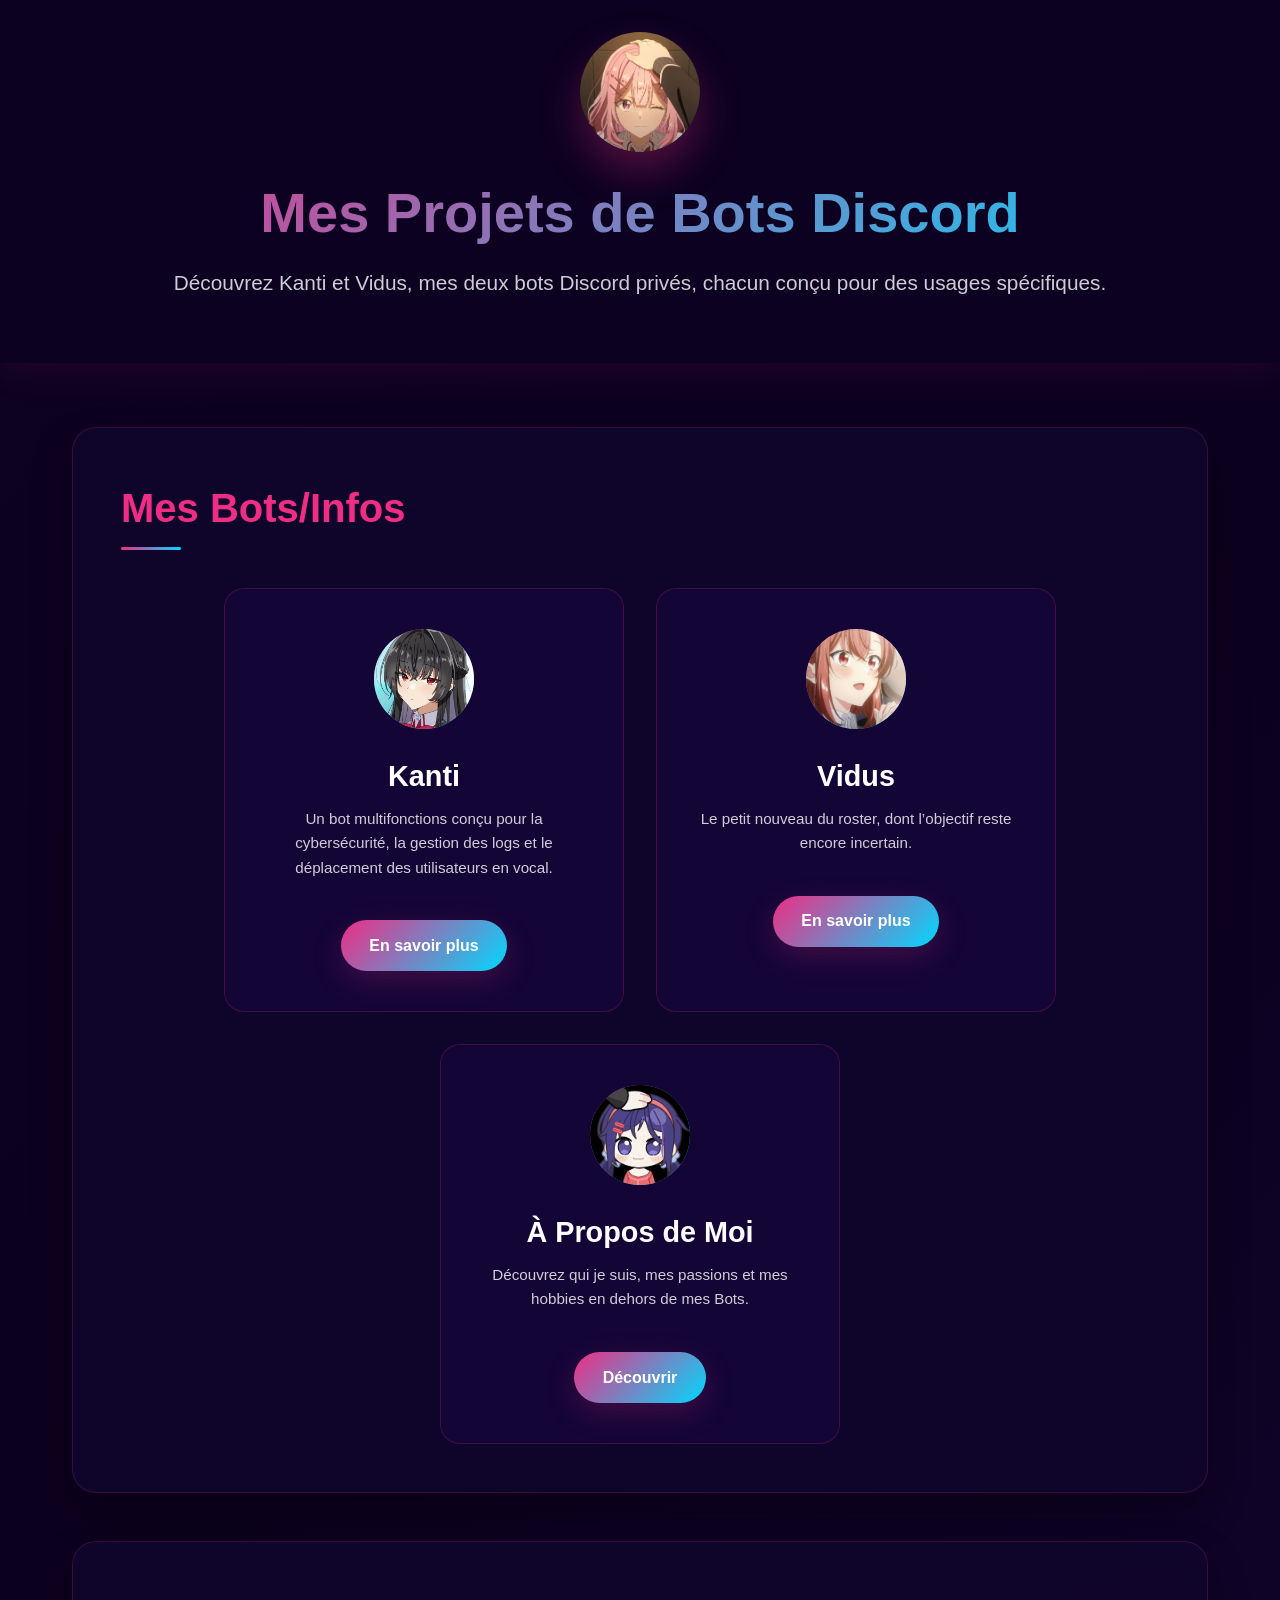
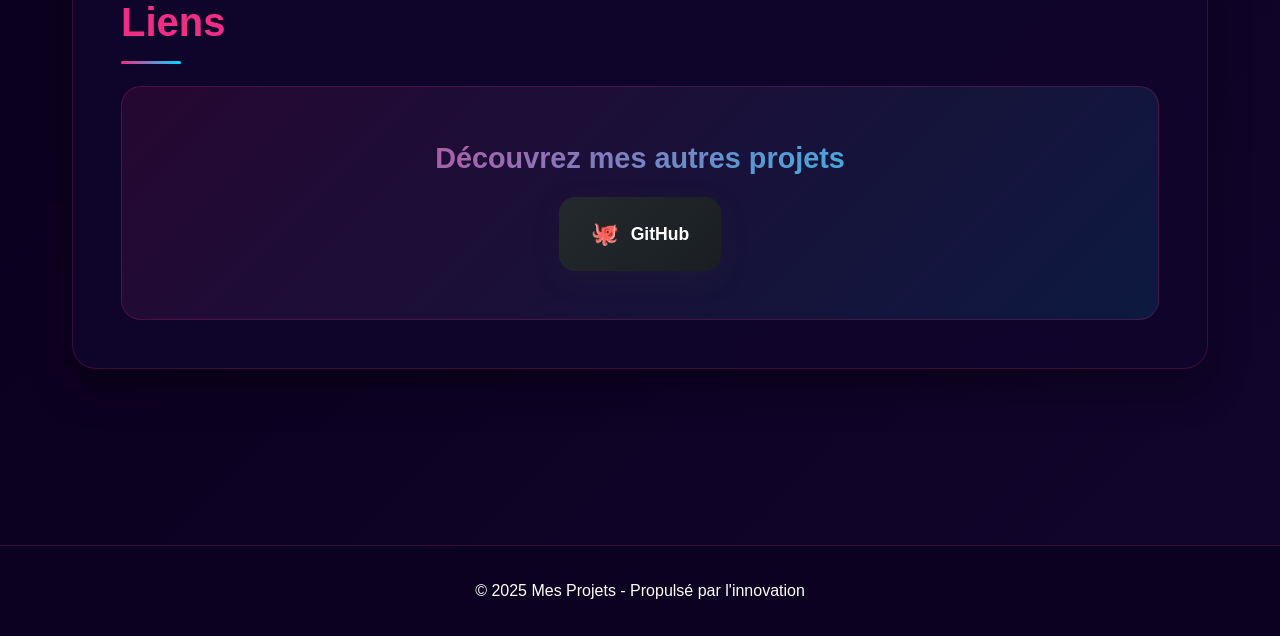
==== index.html @ 87649f54 "Update index.html" ====
<!DOCTYPE html>
<html lang="fr">
<head>
    <meta charset="UTF-8">
    <meta name="viewport" content="width=device-width, initial-scale=1.0">
    <title>Mes Projets de Bots</title>
    <link rel="icon" type="image/png" href="img/PP2.png">
    <style>
        * {
            margin: 0;
            padding: 0;
            box-sizing: border-box;
        }

        body {
            font-family: 'Segoe UI', Tahoma, Geneva, Verdana, sans-serif;
            background: linear-gradient(135deg, #0d0221 0%, #0c001f 50%, #11052c 100%);
            color: #ffffff;
            line-height: 1.6;
            overflow-x: hidden;
        }

        .particles {
            position: fixed;
            top: 0;
            left: 0;
            width: 100%;
            height: 100%;
            z-index: -1;
            opacity: 0.1;
        }

        .particle {
            position: absolute;
            width: 2px;
            height: 2px;
            background: #f02d84;
            border-radius: 50%;
            animation: float 20s infinite linear;
        }

        @keyframes float {
            0% { transform: translateY(100vh) rotate(0deg); opacity: 0; }
            10% { opacity: 1; }
            90% { opacity: 1; }
            100% { transform: translateY(-100vh) rotate(360deg); opacity: 0; }
        }

        header {
            background: rgba(13, 2, 33, 0.8);
            backdrop-filter: blur(20px);
            padding: 2rem 0;
            text-align: center;
            position: relative;
            overflow: hidden;
            box-shadow: 0 8px 32px rgba(240, 45, 132, 0.1);
        }

        header::before {
            content: '';
            position: absolute;
            top: 0;
            left: -100%;
            width: 100%;
            height: 100%;
            background: linear-gradient(90deg, transparent, rgba(240, 45, 132, 0.1), transparent);
            animation: shimmer 3s infinite;
        }

        @keyframes shimmer {
            0% { left: -100%; }
            100% { left: 100%; }
        }

        .logo {
            width: 120px;
            height: 120px;
            margin: 0 auto 1rem;
            background: linear-gradient(135deg, #f02d84, #00d9ff);
            border-radius: 50%;
            display: flex;
            align-items: center;
            justify-content: center;
            font-size: 3rem;
            font-weight: bold;
            box-shadow: 0 20px 40px rgba(240, 45, 132, 0.3);
            animation: pulse 2s infinite;
        }

        .logo.with-img {
            background: none;
            animation: none;
            padding: 0;
        }

        .logo.with-img > img {
            width: 100%;
            height: 100%;
            border-radius: 50%;
            object-fit: cover;
            display: block;
        }

        @keyframes pulse {
            0%, 100% { transform: scale(1); }
            50% { transform: scale(1.05); }
        }

        h1 {
            font-size: 3.5rem;
            margin-bottom: 0.5rem;
            background: linear-gradient(135deg, #f02d84, #00d9ff);
            -webkit-background-clip: text;
            -webkit-text-fill-color: transparent;
            background-clip: text;
            animation: glow 2s ease-in-out infinite alternate;
        }

        @keyframes glow {
            from { filter: drop-shadow(0 0 20px rgba(240, 45, 132, 0.5)); }
            to { filter: drop-shadow(0 0 30px rgba(0, 217, 255, 0.5)); }
        }

        .subtitle {
            font-size: 1.3rem;
            opacity: 0.8;
            margin-bottom: 2rem;
        }

        main {
            padding: 4rem 2rem;
            max-width: 1200px;
            margin: 0 auto;
        }

        .section {
            background: rgba(17, 5, 44, 0.8);
            backdrop-filter: blur(20px);
            padding: 3rem;
            border-radius: 24px;
            margin-bottom: 3rem;
            border: 1px solid rgba(240, 45, 132, 0.2);
            box-shadow: 0 20px 40px rgba(0, 0, 0, 0.3);
            transition: all 0.3s ease;
            position: relative;
            overflow: hidden;
        }

        .section:hover {
            transform: translateY(-10px);
            box-shadow: 0 30px 60px rgba(240, 45, 132, 0.2);
            border-color: rgba(240, 45, 132, 0.4);
        }

        .section::before {
            content: '';
            position: absolute;
            top: 0;
            left: 0;
            width: 100%;
            height: 2px;
            background: linear-gradient(90deg, #f02d84, #00d9ff);
            opacity: 0;
            transition: opacity 0.3s ease;
        }

        .section:hover::before {
            opacity: 1;
        }

        h2 {
            font-size: 2.5rem;
            margin-bottom: 2rem;
            color: #f02d84;
            position: relative;
        }

        h2::after {
            content: '';
            position: absolute;
            bottom: -10px;
            left: 0;
            width: 60px;
            height: 3px;
            background: linear-gradient(90deg, #f02d84, #00d9ff);
            border-radius: 2px;
        }

        .projects-grid {
            display: flex;
            justify-content: center;
            gap: 2rem;
            margin-top: 3rem;
            flex-wrap: wrap;
        }

        .project-card {
            background: rgba(23, 7, 59, 0.8);
            padding: 2.5rem;
            border-radius: 20px;
            border: 1px solid rgba(240, 45, 132, 0.2);
            transition: all 0.4s cubic-bezier(0.175, 0.885, 0.32, 1.275);
            text-align: center;
            flex-basis: 400px;
            max-width: 400px;
        }

        .project-card:hover {
            transform: translateY(-10px) scale(1.05);
            border-color: rgba(240, 45, 132, 0.5);
            box-shadow: 0 20px 40px rgba(240, 45, 132, 0.2);
        }

        .project-icon {
            width: 100px;
            height: 100px;
            background: linear-gradient(135deg, #f02d84, #00d9ff);
            border-radius: 50%;
            display: inline-flex;
            align-items: center;
            justify-content: center;
            margin-bottom: 1.5rem;
            transition: all 0.3s ease;
        }

        .project-card:hover .project-icon {
            transform: rotate(15deg);
        }

        .project-icon img {
            width: 100%;
            height: 100%;
            border-radius: 50%;
            object-fit: cover;
        }

        .project-title {
            font-size: 1.8rem;
            font-weight: 600;
            margin-bottom: 0.5rem;
            color: #ffffff;
        }

        .project-description {
            opacity: 0.8;
            font-size: 0.95rem;
            margin-bottom: 1.5rem;
        }

        .project-btn {
            display: inline-block;
            background: linear-gradient(135deg, #f02d84, #00d9ff);
            color: white;
            padding: 0.8rem 1.8rem;
            border-radius: 50px;
            text-decoration: none;
            font-weight: 600;
            font-size: 1rem;
            margin-top: 1rem;
            transition: all 0.3s ease;
            box-shadow: 0 10px 30px rgba(240, 45, 132, 0.2);
        }

        .project-btn:hover {
            transform: translateY(-3px);
            box-shadow: 0 15px 35px rgba(240, 45, 132, 0.3);
        }

        .contact-card {
            text-align: center;
            background: linear-gradient(135deg, rgba(240, 45, 132, 0.1), rgba(0, 217, 255, 0.1));
            padding: 3rem;
            border-radius: 20px;
            border: 1px solid rgba(240, 45, 132, 0.2);
        }

        .github-btn {
            display: inline-flex;
            align-items: center;
            justify-content: center;
            gap: 0.75rem;
            padding: 1.2rem 2rem;
            border-radius: 16px;
            text-decoration: none;
            font-weight: 600;
            font-size: 1.1rem;
            background: linear-gradient(135deg, #24292e, #1a1e22);
            color: #ffffff;
            box-shadow: 0 8px 25px rgba(36, 41, 46, 0.3);
            transition: all 0.3s ease;
        }

        .github-btn:hover {
            transform: translateY(-3px) scale(1.02);
            box-shadow: 0 15px 35px rgba(36, 41, 46, 0.4);
        }

        footer {
            background: rgba(13, 2, 33, 0.9);
            text-align: center;
            padding: 2rem;
            margin-top: 4rem;
            border-top: 1px solid rgba(240, 45, 132, 0.2);
        }


        @media (max-width: 768px) {
            h1 { font-size: 2.5rem; }
            h2 { font-size: 2rem; }
            .section { padding: 2rem; margin-bottom: 2rem; }
            main { padding: 2rem 1rem; }
        }

        .section {
            opacity: 0;
            transform: translateY(50px);
            animation: fadeInUp 0.8s ease forwards;
        }

        .section:nth-child(1) { animation-delay: 0.1s; }
        .section:nth-child(2) { animation-delay: 0.2s; }
        .section:nth-child(3) { animation-delay: 0.3s; }

        @keyframes fadeInUp {
            to {
                opacity: 1;
                transform: translateY(0);
            }
        }
    </style>
</head>
<body>
    <div class="particles" id="particles"></div>

    <header>
        <div class="logo with-img">
             <img src="img/PP.png" alt="Photo de profil">
        </div>
        <h1>Mes Projets de Bots Discord</h1>
        <p class="subtitle">Découvrez Kanti et Vidus, mes deux bots Discord privés, chacun conçu pour des usages spécifiques.</p>
    </header>

    <main>
        <section class="section" id="projects">
            <h2>Mes Bots/Infos</h2>
            <div class="projects-grid">
                <div class="project-card">
                    <div class="project-icon">
                        <img src="img/Kanti.png" alt="Kanti Bot">
                    </div>
                    <div class="project-title">Kanti</div>
                    <div class="project-description">
                        Un bot multifonctions conçu pour la cybersécurité, la gestion des logs et le déplacement des utilisateurs en vocal.
                    </div>
                    <a href="kanti.html" class="project-btn">En savoir plus</a>
                </div>

                <div class="project-card">
                    <div class="project-icon">
                        <img src="img/Vidus.png" alt="Vidus Bot">
                    </div>
                    <div class="project-title">Vidus</div>
                    <div class="project-description">
                        Le petit nouveau du roster, dont l’objectif reste encore incertain.
                    </div>
                    <a href="vidus.html" class="project-btn">En savoir plus</a>
                </div>

                <div class="project-card">
                    <div class="project-icon">
                        <img src="img/crazy_mita_PP_1.gif" alt="About Me">
                    </div>
                    <div class="project-title">À Propos de Moi</div>
                    <div class="project-description">
                        Découvrez qui je suis, mes passions et mes hobbies en dehors de mes Bots.
                    </div>
                    <a href="hobbies.html" class="project-btn">Découvrir</a>
                </div>
            </div>
        </section>

        <section class="section" id="contact">
            <h2>Liens</h2>
            <div class="contact-card">
                <h3 style="margin-bottom: 1rem; font-size: 1.8rem; background: linear-gradient(135deg, #f02d84, #00d9ff); -webkit-background-clip: text; -webkit-text-fill-color: transparent; background-clip: text;">Découvrez mes autres projets</h3>
                <div style="display: flex; gap: 1rem; justify-content: center; flex-wrap: wrap;">
                    <a href="https://github.com/PickAngE" target="_blank" class="github-btn">
                        <span style="font-size: 1.4rem;">🐙</span>
                        <span>GitHub</span>
                    </a>
                </div>
            </div>
        </section>
    </main>

    <footer>
        <p>&copy; 2025 Mes Projets - Propulsé par l'innovation</p>
    </footer>

    <script>
        function createParticles() {
            const particlesContainer = document.getElementById('particles');
            const particleCount = 50;

            for (let i = 0; i < particleCount; i++) {
                const particle = document.createElement('div');
                particle.className = 'particle';
                particle.style.left = Math.random() * 100 + '%';
                particle.style.animationDelay = Math.random() * 20 + 's';
                particle.style.animationDuration = (Math.random() * 10 + 10) + 's';
                particlesContainer.appendChild(particle);
            }
        }

        document.querySelectorAll('a[href^="#"]').forEach(anchor => {
            anchor.addEventListener('click', function (e) {
                e.preventDefault();
                const target = document.querySelector(this.getAttribute('href'));
                if (target) {
                    target.scrollIntoView({
                        behavior: 'smooth',
                        block: 'start'
                    });
                }
            });
        });

        document.addEventListener('DOMContentLoaded', function() {
            createParticles();
            
            const observerOptions = {
                threshold: 0.1,
                rootMargin: '0px 0px -50px 0px'
            };

            const observer = new IntersectionObserver((entries) => {
                entries.forEach(entry => {
                    if (entry.isIntersecting) {
                        entry.target.style.opacity = '1';
                        entry.target.style.transform = 'translateY(0)';
                    }
                });
            }, observerOptions);

            document.querySelectorAll('.section').forEach(section => {
                observer.observe(section);
            });
        });

        window.addEventListener('scroll', () => {
            const scrolled = window.pageYOffset;
            const parallax = document.querySelector('header');
            if (parallax) {
                const speed = scrolled * 0.5;
                parallax.style.transform = `translateY(${speed}px)`;
            }
        });
    </script>
</body>
</html>
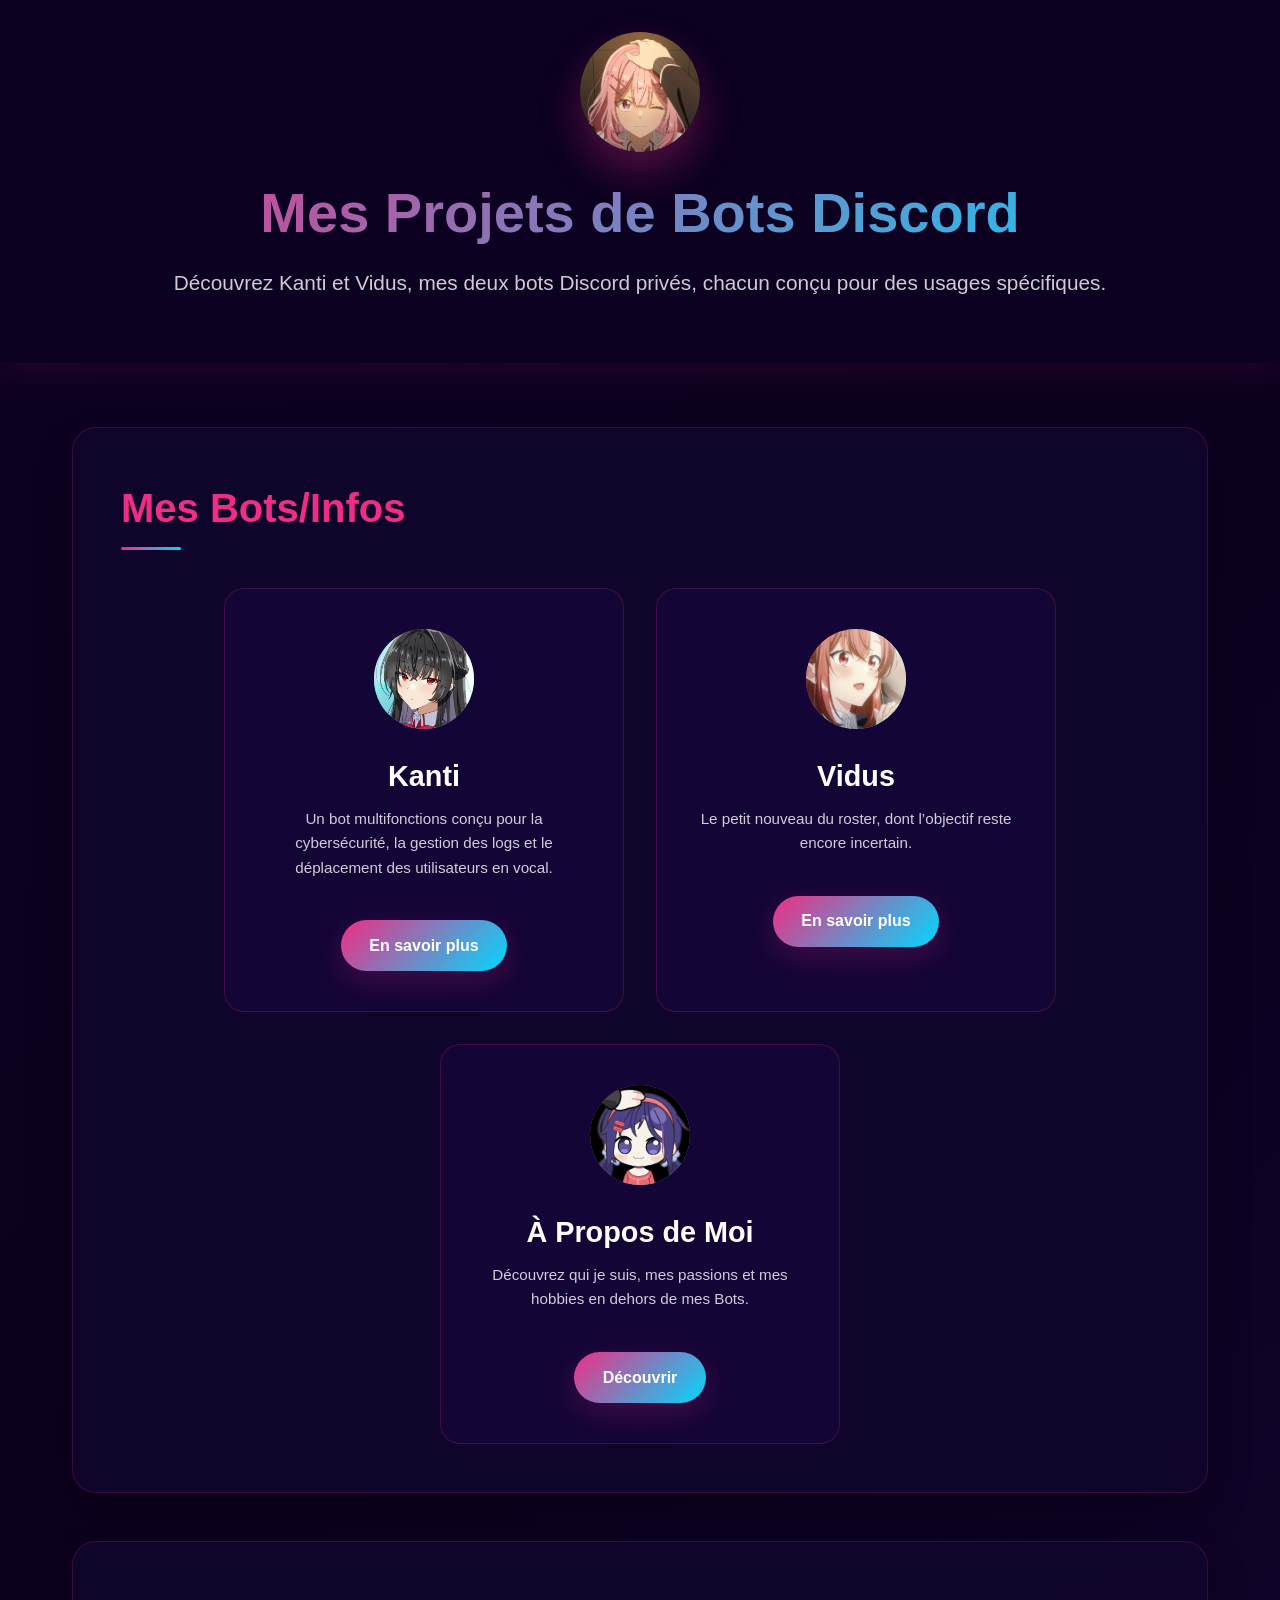
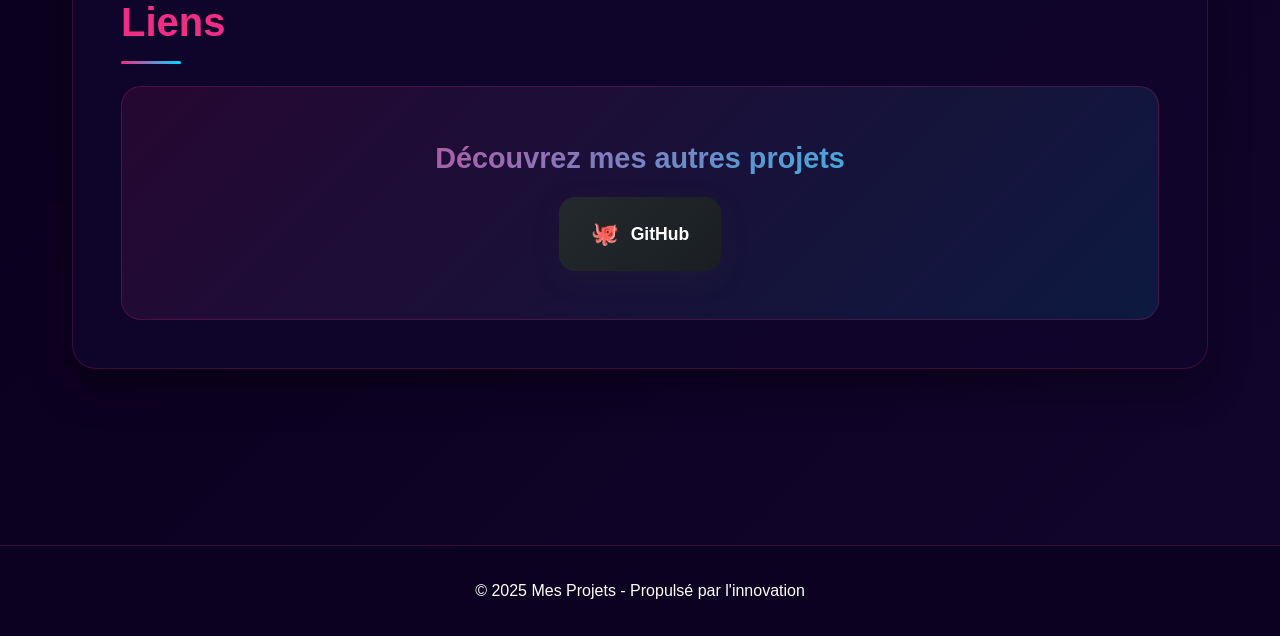
==== commit 0c879c2c: "Update index.html" ====
--- a/index.html
+++ b/index.html
@@ -3,7 +3,7 @@
 <head>
     <meta charset="UTF-8">
     <meta name="viewport" content="width=device-width, initial-scale=1.0">
-    <title>Mes Projets de Bots</title>
+    <title>Mes Projets</title>
     <link rel="icon" type="image/png" href="img/PP2.png">
     <style>
         * {
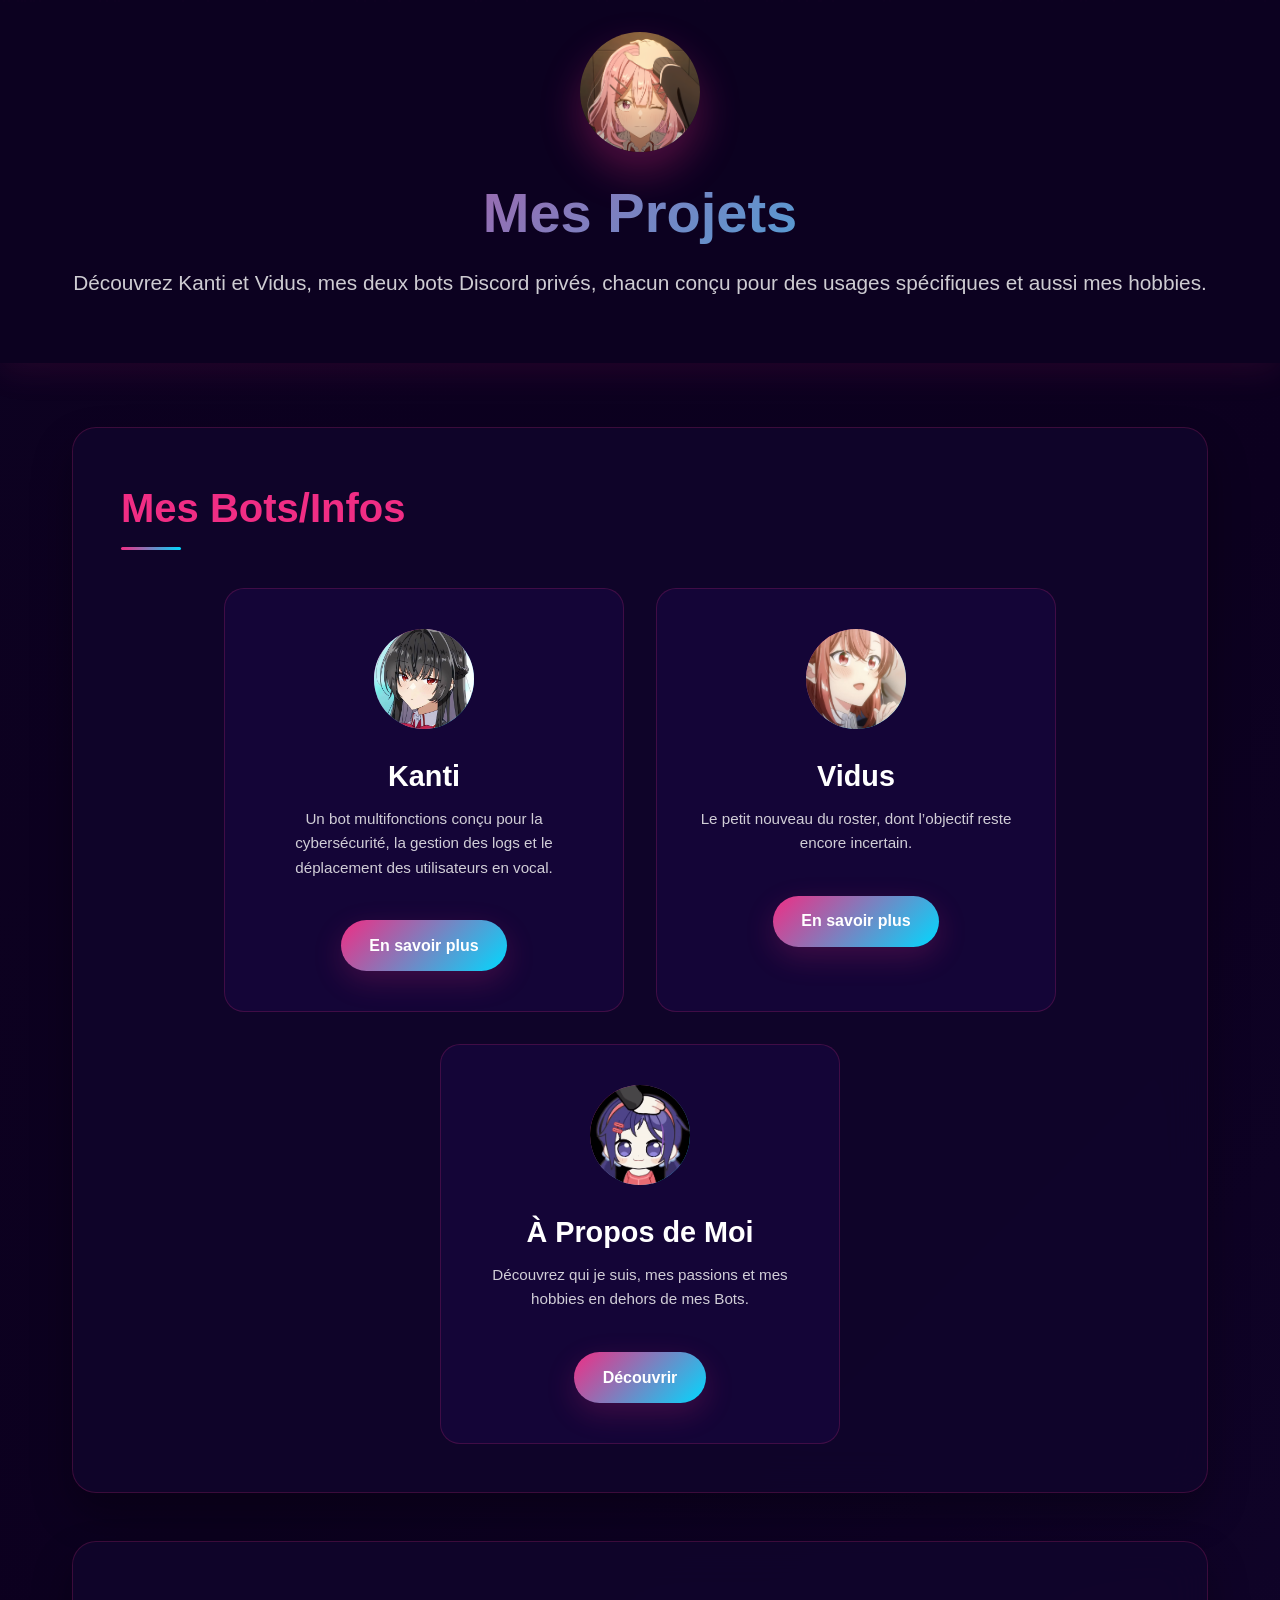
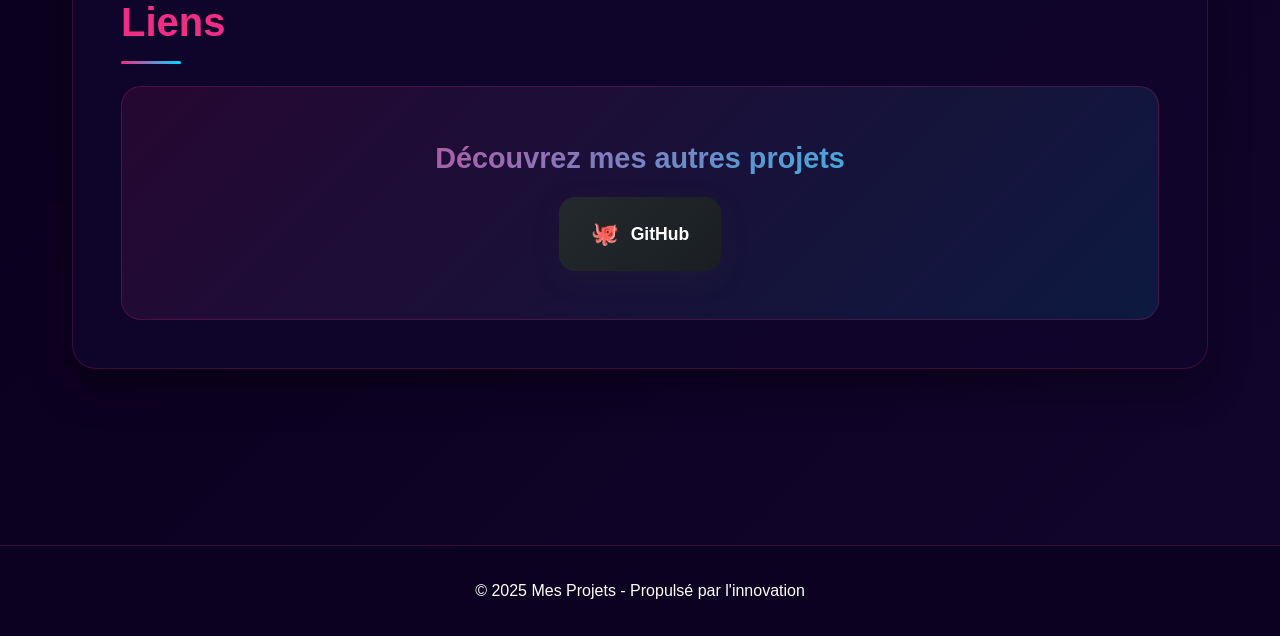
==== commit 137167ca: "Update index.html" ====
--- a/index.html
+++ b/index.html
@@ -336,8 +336,8 @@
         <div class="logo with-img">
              <img src="img/PP.png" alt="Photo de profil">
         </div>
-        <h1>Mes Projets de Bots Discord</h1>
-        <p class="subtitle">Découvrez Kanti et Vidus, mes deux bots Discord privés, chacun conçu pour des usages spécifiques.</p>
+        <h1>Mes Projets</h1>
+        <p class="subtitle">Découvrez Kanti et Vidus, mes deux bots Discord privés, chacun conçu pour des usages spécifiques et aussi mes hobbies.</p>
     </header>
 
     <main>
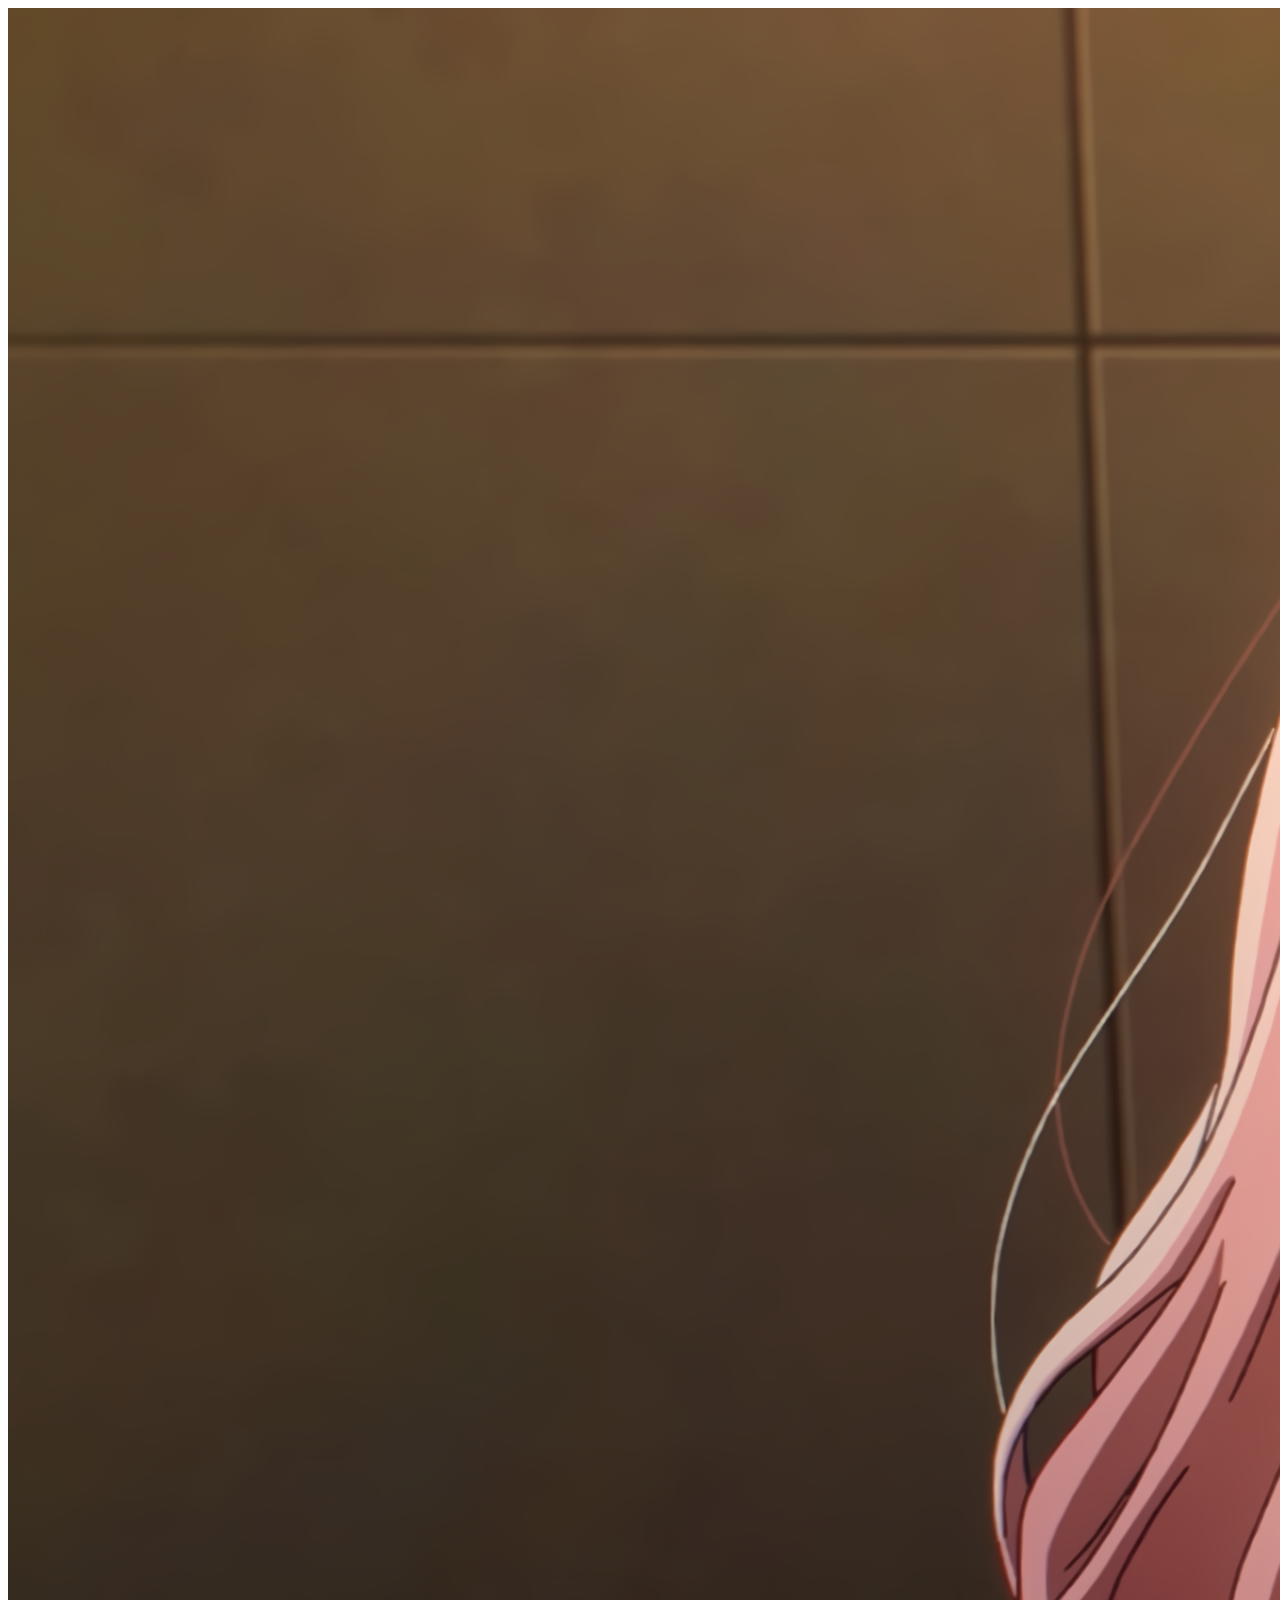
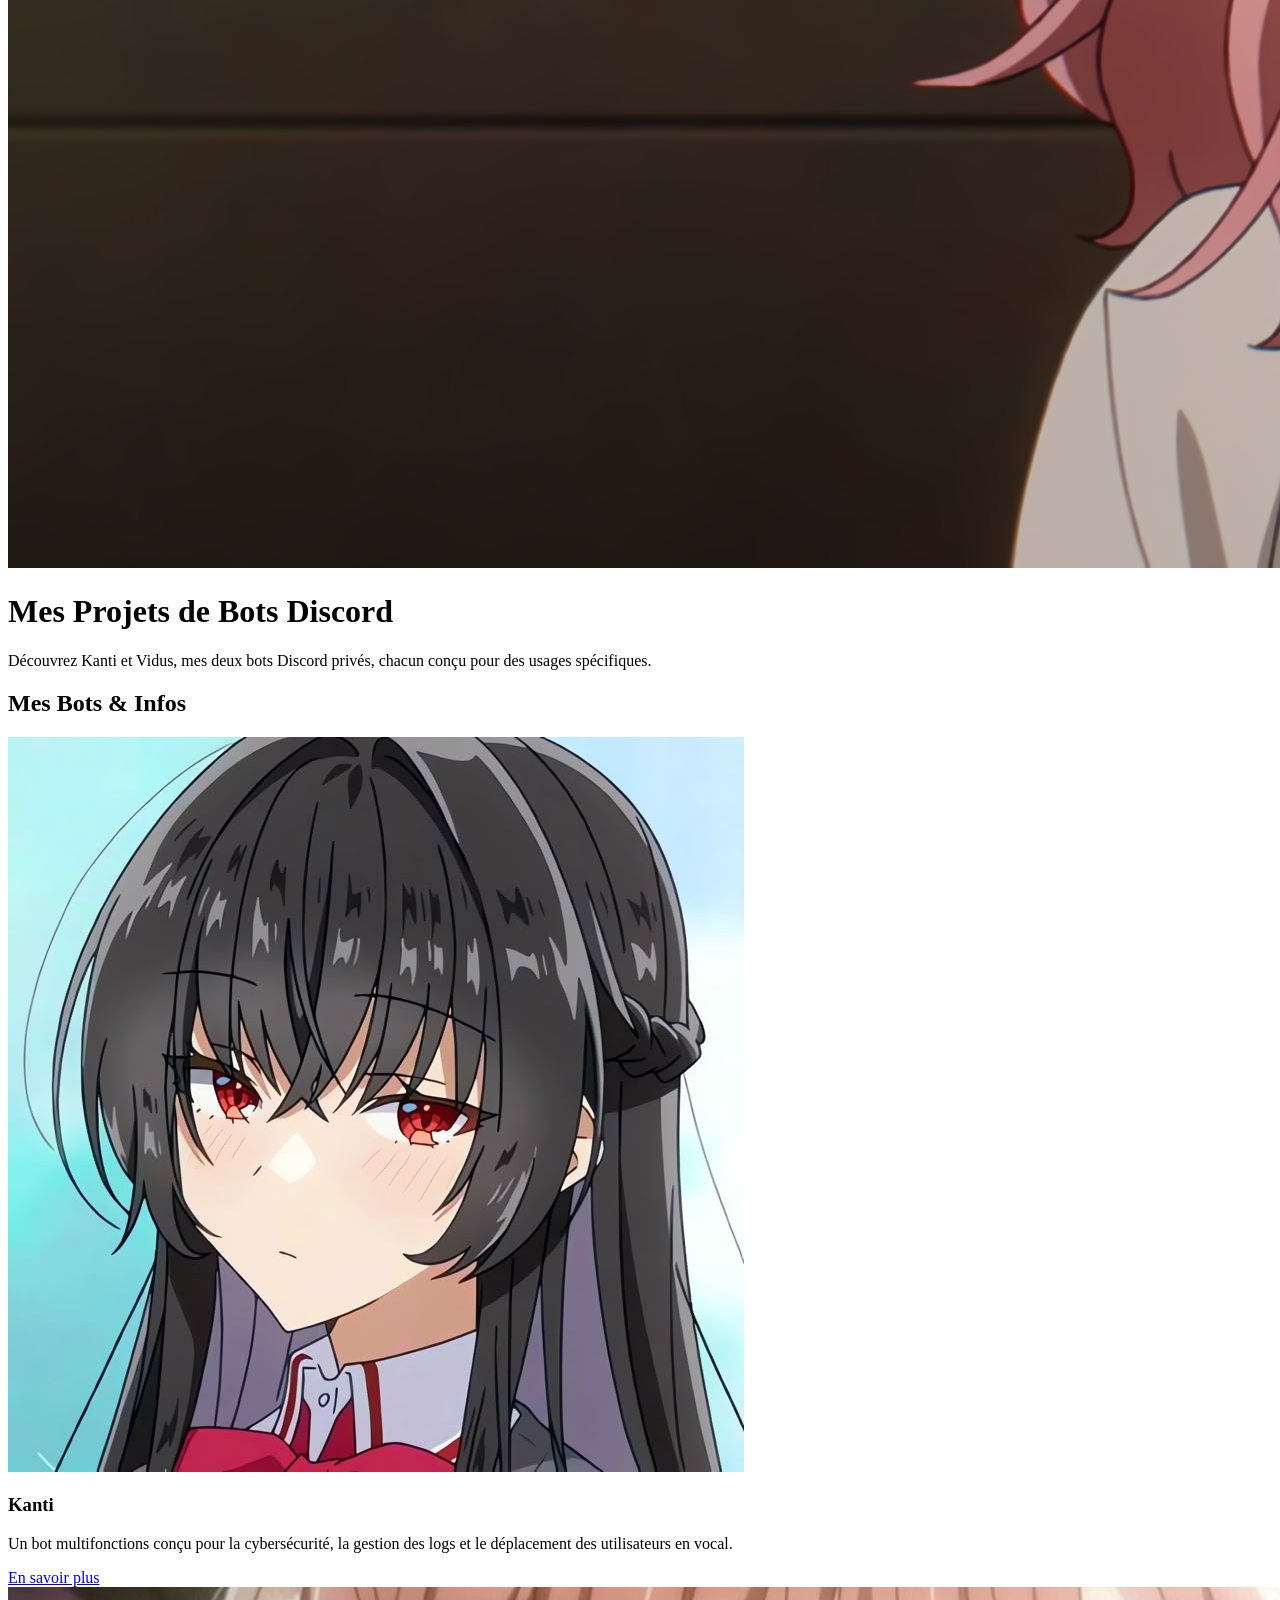
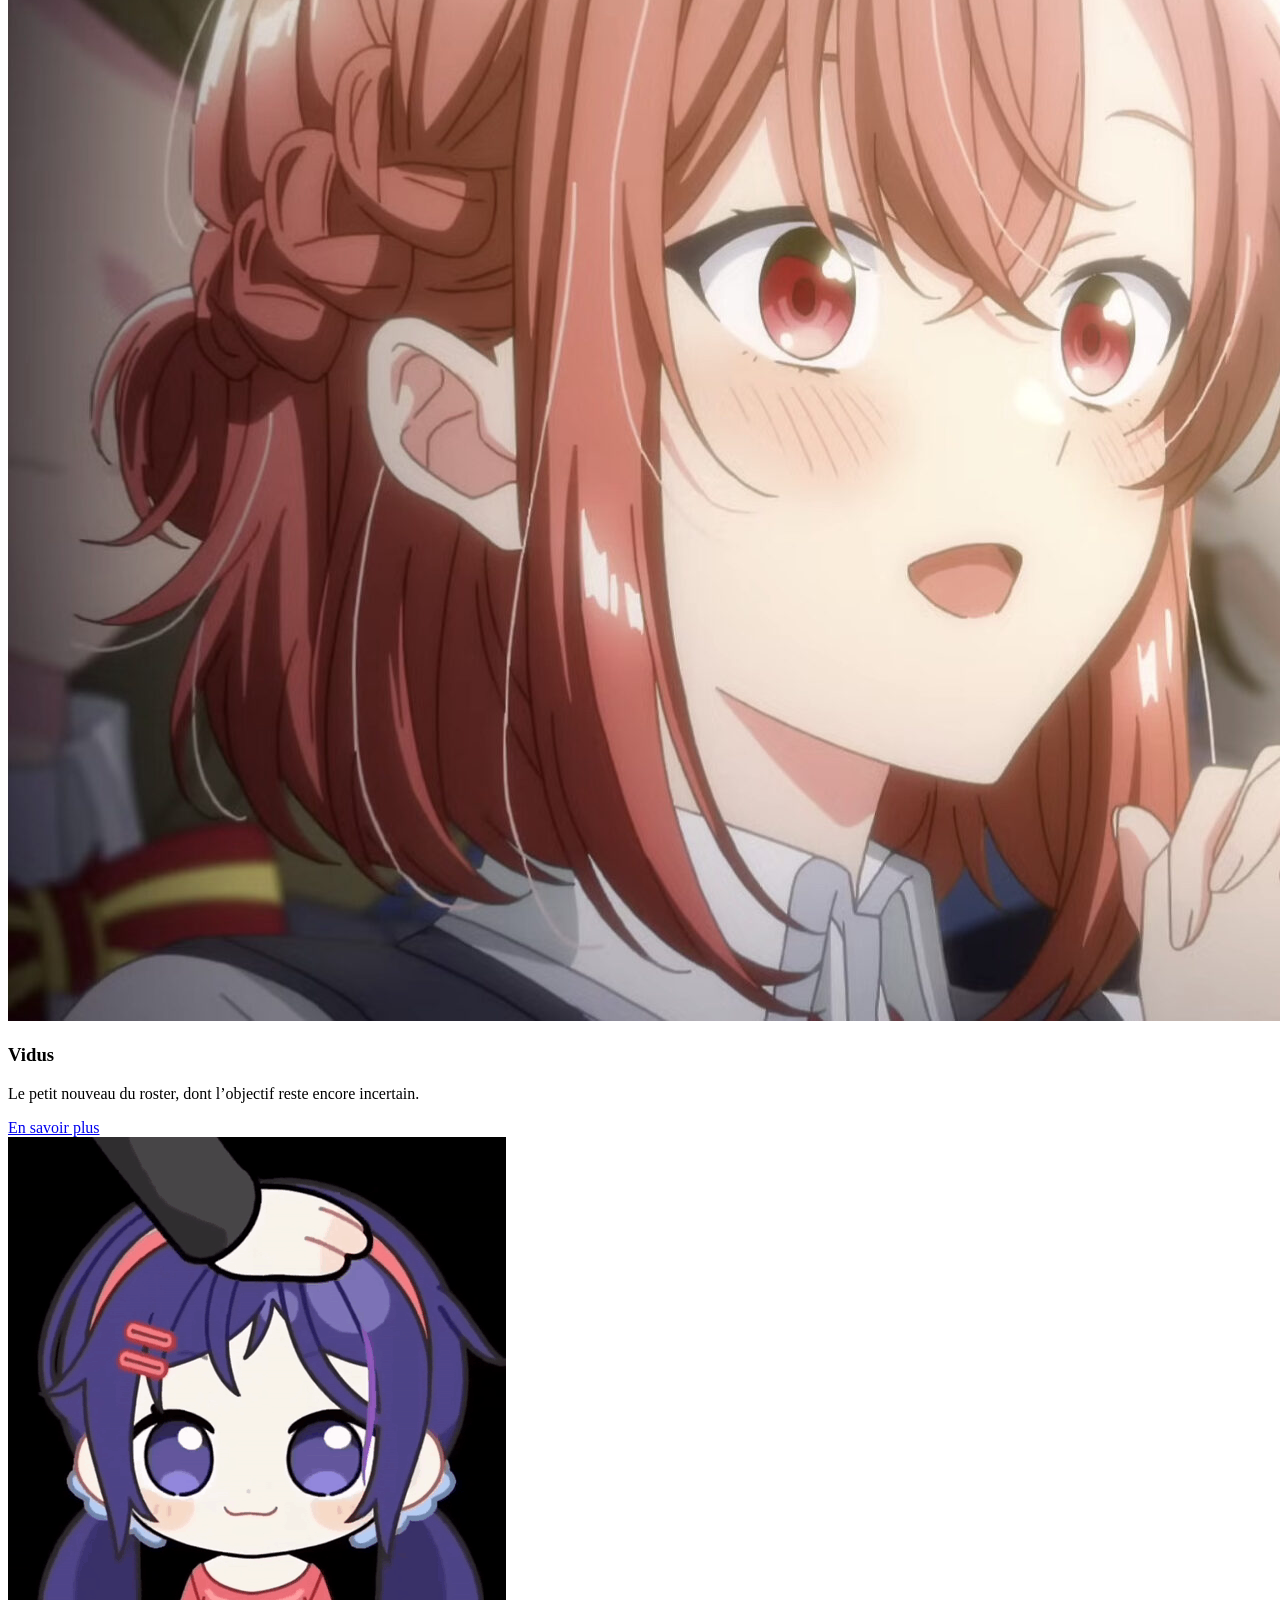
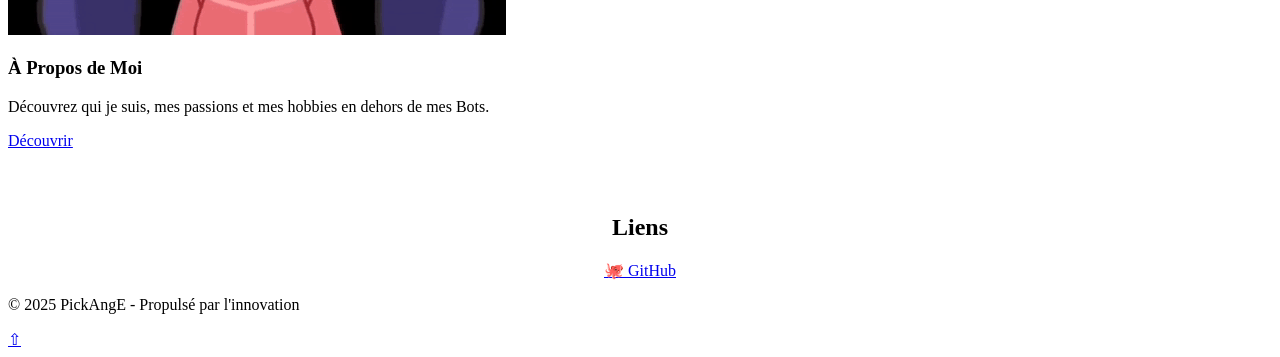
==== commit 3d6bd35d: "Update index.html" ====
--- a/index.html
+++ b/index.html
@@ -3,458 +3,64 @@
 <head>
     <meta charset="UTF-8">
     <meta name="viewport" content="width=device-width, initial-scale=1.0">
-    <title>Mes Projets</title>
+    <title>Mes Projets de Bots</title>
     <link rel="icon" type="image/png" href="img/PP2.png">
-    <style>
-        * {
-            margin: 0;
-            padding: 0;
-            box-sizing: border-box;
-        }
-
-        body {
-            font-family: 'Segoe UI', Tahoma, Geneva, Verdana, sans-serif;
-            background: linear-gradient(135deg, #0d0221 0%, #0c001f 50%, #11052c 100%);
-            color: #ffffff;
-            line-height: 1.6;
-            overflow-x: hidden;
-        }
-
-        .particles {
-            position: fixed;
-            top: 0;
-            left: 0;
-            width: 100%;
-            height: 100%;
-            z-index: -1;
-            opacity: 0.1;
-        }
-
-        .particle {
-            position: absolute;
-            width: 2px;
-            height: 2px;
-            background: #f02d84;
-            border-radius: 50%;
-            animation: float 20s infinite linear;
-        }
-
-        @keyframes float {
-            0% { transform: translateY(100vh) rotate(0deg); opacity: 0; }
-            10% { opacity: 1; }
-            90% { opacity: 1; }
-            100% { transform: translateY(-100vh) rotate(360deg); opacity: 0; }
-        }
-
-        header {
-            background: rgba(13, 2, 33, 0.8);
-            backdrop-filter: blur(20px);
-            padding: 2rem 0;
-            text-align: center;
-            position: relative;
-            overflow: hidden;
-            box-shadow: 0 8px 32px rgba(240, 45, 132, 0.1);
-        }
-
-        header::before {
-            content: '';
-            position: absolute;
-            top: 0;
-            left: -100%;
-            width: 100%;
-            height: 100%;
-            background: linear-gradient(90deg, transparent, rgba(240, 45, 132, 0.1), transparent);
-            animation: shimmer 3s infinite;
-        }
-
-        @keyframes shimmer {
-            0% { left: -100%; }
-            100% { left: 100%; }
-        }
-
-        .logo {
-            width: 120px;
-            height: 120px;
-            margin: 0 auto 1rem;
-            background: linear-gradient(135deg, #f02d84, #00d9ff);
-            border-radius: 50%;
-            display: flex;
-            align-items: center;
-            justify-content: center;
-            font-size: 3rem;
-            font-weight: bold;
-            box-shadow: 0 20px 40px rgba(240, 45, 132, 0.3);
-            animation: pulse 2s infinite;
-        }
-
-        .logo.with-img {
-            background: none;
-            animation: none;
-            padding: 0;
-        }
-
-        .logo.with-img > img {
-            width: 100%;
-            height: 100%;
-            border-radius: 50%;
-            object-fit: cover;
-            display: block;
-        }
-
-        @keyframes pulse {
-            0%, 100% { transform: scale(1); }
-            50% { transform: scale(1.05); }
-        }
-
-        h1 {
-            font-size: 3.5rem;
-            margin-bottom: 0.5rem;
-            background: linear-gradient(135deg, #f02d84, #00d9ff);
-            -webkit-background-clip: text;
-            -webkit-text-fill-color: transparent;
-            background-clip: text;
-            animation: glow 2s ease-in-out infinite alternate;
-        }
-
-        @keyframes glow {
-            from { filter: drop-shadow(0 0 20px rgba(240, 45, 132, 0.5)); }
-            to { filter: drop-shadow(0 0 30px rgba(0, 217, 255, 0.5)); }
-        }
-
-        .subtitle {
-            font-size: 1.3rem;
-            opacity: 0.8;
-            margin-bottom: 2rem;
-        }
-
-        main {
-            padding: 4rem 2rem;
-            max-width: 1200px;
-            margin: 0 auto;
-        }
-
-        .section {
-            background: rgba(17, 5, 44, 0.8);
-            backdrop-filter: blur(20px);
-            padding: 3rem;
-            border-radius: 24px;
-            margin-bottom: 3rem;
-            border: 1px solid rgba(240, 45, 132, 0.2);
-            box-shadow: 0 20px 40px rgba(0, 0, 0, 0.3);
-            transition: all 0.3s ease;
-            position: relative;
-            overflow: hidden;
-        }
-
-        .section:hover {
-            transform: translateY(-10px);
-            box-shadow: 0 30px 60px rgba(240, 45, 132, 0.2);
-            border-color: rgba(240, 45, 132, 0.4);
-        }
-
-        .section::before {
-            content: '';
-            position: absolute;
-            top: 0;
-            left: 0;
-            width: 100%;
-            height: 2px;
-            background: linear-gradient(90deg, #f02d84, #00d9ff);
-            opacity: 0;
-            transition: opacity 0.3s ease;
-        }
-
-        .section:hover::before {
-            opacity: 1;
-        }
-
-        h2 {
-            font-size: 2.5rem;
-            margin-bottom: 2rem;
-            color: #f02d84;
-            position: relative;
-        }
-
-        h2::after {
-            content: '';
-            position: absolute;
-            bottom: -10px;
-            left: 0;
-            width: 60px;
-            height: 3px;
-            background: linear-gradient(90deg, #f02d84, #00d9ff);
-            border-radius: 2px;
-        }
-
-        .projects-grid {
-            display: flex;
-            justify-content: center;
-            gap: 2rem;
-            margin-top: 3rem;
-            flex-wrap: wrap;
-        }
-
-        .project-card {
-            background: rgba(23, 7, 59, 0.8);
-            padding: 2.5rem;
-            border-radius: 20px;
-            border: 1px solid rgba(240, 45, 132, 0.2);
-            transition: all 0.4s cubic-bezier(0.175, 0.885, 0.32, 1.275);
-            text-align: center;
-            flex-basis: 400px;
-            max-width: 400px;
-        }
-
-        .project-card:hover {
-            transform: translateY(-10px) scale(1.05);
-            border-color: rgba(240, 45, 132, 0.5);
-            box-shadow: 0 20px 40px rgba(240, 45, 132, 0.2);
-        }
-
-        .project-icon {
-            width: 100px;
-            height: 100px;
-            background: linear-gradient(135deg, #f02d84, #00d9ff);
-            border-radius: 50%;
-            display: inline-flex;
-            align-items: center;
-            justify-content: center;
-            margin-bottom: 1.5rem;
-            transition: all 0.3s ease;
-        }
-
-        .project-card:hover .project-icon {
-            transform: rotate(15deg);
-        }
-
-        .project-icon img {
-            width: 100%;
-            height: 100%;
-            border-radius: 50%;
-            object-fit: cover;
-        }
-
-        .project-title {
-            font-size: 1.8rem;
-            font-weight: 600;
-            margin-bottom: 0.5rem;
-            color: #ffffff;
-        }
-
-        .project-description {
-            opacity: 0.8;
-            font-size: 0.95rem;
-            margin-bottom: 1.5rem;
-        }
-
-        .project-btn {
-            display: inline-block;
-            background: linear-gradient(135deg, #f02d84, #00d9ff);
-            color: white;
-            padding: 0.8rem 1.8rem;
-            border-radius: 50px;
-            text-decoration: none;
-            font-weight: 600;
-            font-size: 1rem;
-            margin-top: 1rem;
-            transition: all 0.3s ease;
-            box-shadow: 0 10px 30px rgba(240, 45, 132, 0.2);
-        }
-
-        .project-btn:hover {
-            transform: translateY(-3px);
-            box-shadow: 0 15px 35px rgba(240, 45, 132, 0.3);
-        }
-
-        .contact-card {
-            text-align: center;
-            background: linear-gradient(135deg, rgba(240, 45, 132, 0.1), rgba(0, 217, 255, 0.1));
-            padding: 3rem;
-            border-radius: 20px;
-            border: 1px solid rgba(240, 45, 132, 0.2);
-        }
-
-        .github-btn {
-            display: inline-flex;
-            align-items: center;
-            justify-content: center;
-            gap: 0.75rem;
-            padding: 1.2rem 2rem;
-            border-radius: 16px;
-            text-decoration: none;
-            font-weight: 600;
-            font-size: 1.1rem;
-            background: linear-gradient(135deg, #24292e, #1a1e22);
-            color: #ffffff;
-            box-shadow: 0 8px 25px rgba(36, 41, 46, 0.3);
-            transition: all 0.3s ease;
-        }
-
-        .github-btn:hover {
-            transform: translateY(-3px) scale(1.02);
-            box-shadow: 0 15px 35px rgba(36, 41, 46, 0.4);
-        }
-
-        footer {
-            background: rgba(13, 2, 33, 0.9);
-            text-align: center;
-            padding: 2rem;
-            margin-top: 4rem;
-            border-top: 1px solid rgba(240, 45, 132, 0.2);
-        }
-
-
-        @media (max-width: 768px) {
-            h1 { font-size: 2.5rem; }
-            h2 { font-size: 2rem; }
-            .section { padding: 2rem; margin-bottom: 2rem; }
-            main { padding: 2rem 1rem; }
-        }
-
-        .section {
-            opacity: 0;
-            transform: translateY(50px);
-            animation: fadeInUp 0.8s ease forwards;
-        }
-
-        .section:nth-child(1) { animation-delay: 0.1s; }
-        .section:nth-child(2) { animation-delay: 0.2s; }
-        .section:nth-child(3) { animation-delay: 0.3s; }
-
-        @keyframes fadeInUp {
-            to {
-                opacity: 1;
-                transform: translateY(0);
-            }
-        }
-    </style>
+    <link rel="stylesheet" href="style.css">
 </head>
 <body>
-    <div class="particles" id="particles"></div>
 
-    <header>
-        <div class="logo with-img">
-             <img src="img/PP.png" alt="Photo de profil">
-        </div>
-        <h1>Mes Projets</h1>
-        <p class="subtitle">Découvrez Kanti et Vidus, mes deux bots Discord privés, chacun conçu pour des usages spécifiques et aussi mes hobbies.</p>
+    <header class="main-header">
+        <img src="img/PP.png" alt="Photo de profil" class="logo-img">
+        <h1>Mes Projets de Bots Discord</h1>
+        <p class="subtitle">Découvrez Kanti et Vidus, mes deux bots Discord privés, chacun conçu pour des usages spécifiques.</p>
     </header>
 
-    <main>
-        <section class="section" id="projects">
-            <h2>Mes Bots/Infos</h2>
-            <div class="projects-grid">
-                <div class="project-card">
-                    <div class="project-icon">
-                        <img src="img/Kanti.png" alt="Kanti Bot">
-                    </div>
-                    <div class="project-title">Kanti</div>
-                    <div class="project-description">
+    <main class="container">
+        <section id="projects">
+            <h2>Mes Bots & Infos</h2>
+            <div class="card-grid fade-in">
+
+                <div class="card">
+                    <img src="img/Kanti.png" alt="Kanti Bot" class="card-icon">
+                    <h3 class="card-title">Kanti</h3>
+                    <p class="card-description">
                         Un bot multifonctions conçu pour la cybersécurité, la gestion des logs et le déplacement des utilisateurs en vocal.
-                    </div>
-                    <a href="kanti.html" class="project-btn">En savoir plus</a>
+                    </p>
+                    <a href="kanti.html" class="btn">En savoir plus</a>
                 </div>
 
-                <div class="project-card">
-                    <div class="project-icon">
-                        <img src="img/Vidus.png" alt="Vidus Bot">
-                    </div>
-                    <div class="project-title">Vidus</div>
-                    <div class="project-description">
+                <div class="card">
+                    <img src="img/Vidus.png" alt="Vidus Bot" class="card-icon">
+                    <h3 class="card-title">Vidus</h3>
+                    <p class="card-description">
                         Le petit nouveau du roster, dont l’objectif reste encore incertain.
-                    </div>
-                    <a href="vidus.html" class="project-btn">En savoir plus</a>
+                    </p>
+                    <a href="vidus.html" class="btn">En savoir plus</a>
                 </div>
 
-                <div class="project-card">
-                    <div class="project-icon">
-                        <img src="img/crazy_mita_PP_1.gif" alt="About Me">
-                    </div>
-                    <div class="project-title">À Propos de Moi</div>
-                    <div class="project-description">
+                <div class="card">
+                    <img src="img/crazy_mita_PP_1.gif" alt="About Me" class="card-icon">
+                    <h3 class="card-title">À Propos de Moi</h3>
+                    <p class="card-description">
                         Découvrez qui je suis, mes passions et mes hobbies en dehors de mes Bots.
-                    </div>
-                    <a href="hobbies.html" class="project-btn">Découvrir</a>
+                    </p>
+                    <a href="hobbies.html" class="btn">Découvrir</a>
                 </div>
+
             </div>
         </section>
 
-        <section class="section" id="contact">
+        <section id="contact" style="margin-top: 4rem; text-align: center;">
             <h2>Liens</h2>
-            <div class="contact-card">
-                <h3 style="margin-bottom: 1rem; font-size: 1.8rem; background: linear-gradient(135deg, #f02d84, #00d9ff); -webkit-background-clip: text; -webkit-text-fill-color: transparent; background-clip: text;">Découvrez mes autres projets</h3>
-                <div style="display: flex; gap: 1rem; justify-content: center; flex-wrap: wrap;">
-                    <a href="https://github.com/PickAngE" target="_blank" class="github-btn">
-                        <span style="font-size: 1.4rem;">🐙</span>
-                        <span>GitHub</span>
-                    </a>
-                </div>
-            </div>
+            <a href="https://github.com/PickAngE" target="_blank" class="btn btn-secondary">🐙 GitHub</a>
         </section>
     </main>
 
-    <footer>
-        <p>&copy; 2025 Mes Projets - Propulsé par l'innovation</p>
+    <footer class="main-footer">
+        <p>&copy; 2025 PickAngE - Propulsé par l'innovation</p>
     </footer>
 
-    <script>
-        function createParticles() {
-            const particlesContainer = document.getElementById('particles');
-            const particleCount = 50;
-
-            for (let i = 0; i < particleCount; i++) {
-                const particle = document.createElement('div');
-                particle.className = 'particle';
-                particle.style.left = Math.random() * 100 + '%';
-                particle.style.animationDelay = Math.random() * 20 + 's';
-                particle.style.animationDuration = (Math.random() * 10 + 10) + 's';
-                particlesContainer.appendChild(particle);
-            }
-        }
-
-        document.querySelectorAll('a[href^="#"]').forEach(anchor => {
-            anchor.addEventListener('click', function (e) {
-                e.preventDefault();
-                const target = document.querySelector(this.getAttribute('href'));
-                if (target) {
-                    target.scrollIntoView({
-                        behavior: 'smooth',
-                        block: 'start'
-                    });
-                }
-            });
-        });
-
-        document.addEventListener('DOMContentLoaded', function() {
-            createParticles();
-            
-            const observerOptions = {
-                threshold: 0.1,
-                rootMargin: '0px 0px -50px 0px'
-            };
-
-            const observer = new IntersectionObserver((entries) => {
-                entries.forEach(entry => {
-                    if (entry.isIntersecting) {
-                        entry.target.style.opacity = '1';
-                        entry.target.style.transform = 'translateY(0)';
-                    }
-                });
-            }, observerOptions);
-
-            document.querySelectorAll('.section').forEach(section => {
-                observer.observe(section);
-            });
-        });
-
-        window.addEventListener('scroll', () => {
-            const scrolled = window.pageYOffset;
-            const parallax = document.querySelector('header');
-            if (parallax) {
-                const speed = scrolled * 0.5;
-                parallax.style.transform = `translateY(${speed}px)`;
-            }
-        });
-    </script>
+    <script src="script.js" defer></script>
+    <a href="#" id="back-to-top-btn" class="back-to-top-btn" title="Retour en haut">&#8679;</a>
 </body>
 </html>
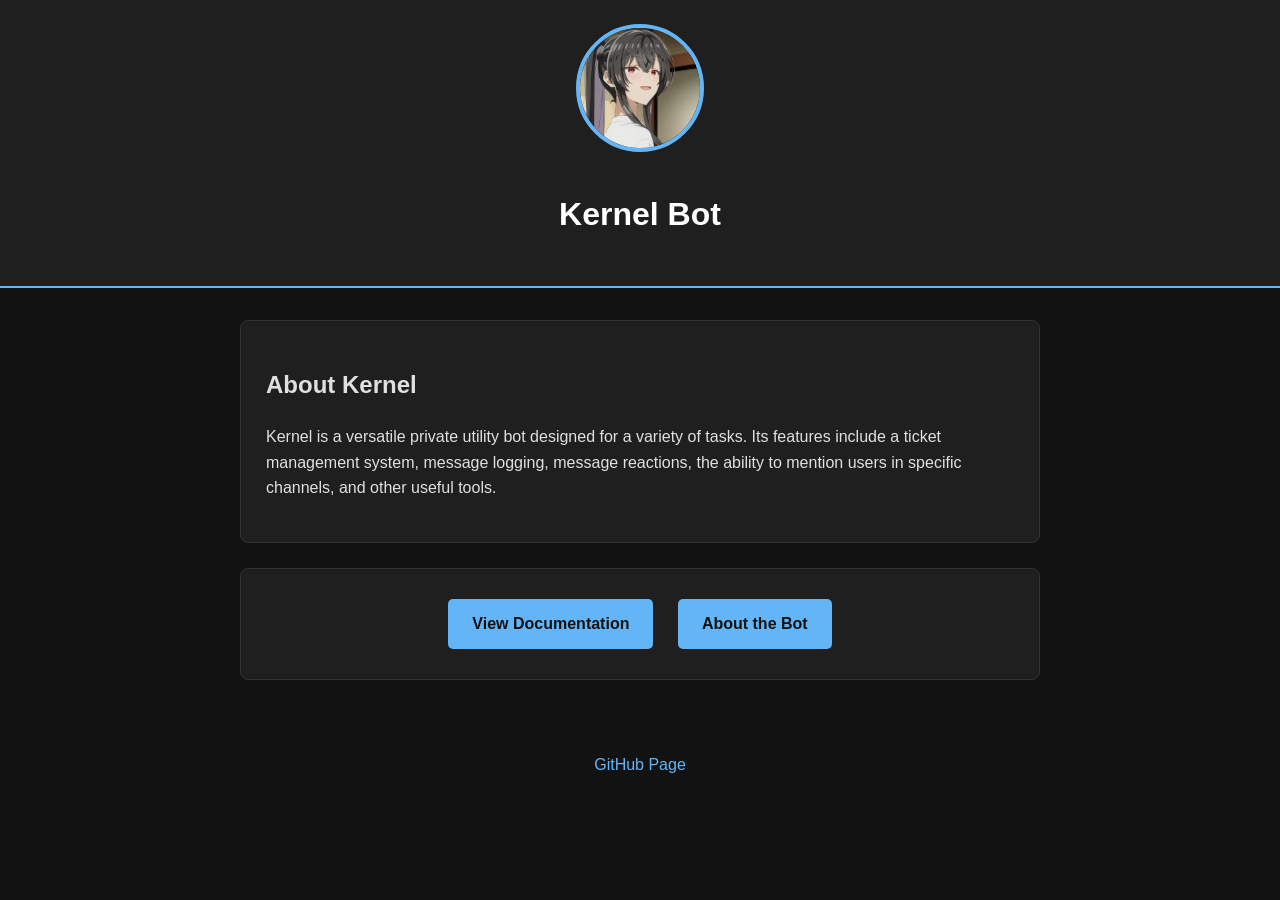
==== commit 1a6a61f0: "Website PUSH" ====
--- a/index.html
+++ b/index.html
@@ -1,66 +1,36 @@
 <!DOCTYPE html>
-<html lang="fr">
+<html lang="en">
 <head>
     <meta charset="UTF-8">
     <meta name="viewport" content="width=device-width, initial-scale=1.0">
-    <title>Mes Projets de Bots</title>
-    <link rel="icon" type="image/png" href="img/PP2.png">
-    <link rel="stylesheet" href="style.css">
+    <title>Kernel Bot</title>
+    <link rel="icon" href="image/img-1.png" type="image/png">
+    <link rel="stylesheet" href="css/style.css">
 </head>
 <body>
-
-    <header class="main-header">
-        <img src="img/PP.png" alt="Photo de profil" class="logo-img">
-        <h1>Mes Projets de Bots Discord</h1>
-        <p class="subtitle">Découvrez Kanti et Vidus, mes deux bots Discord privés, chacun conçu pour des usages spécifiques.</p>
+    <header>
+        <img src="image/img-1.png" alt="Profile Picture" class="profile-picture">
+        <h1>Kernel Bot</h1>
     </header>
 
-    <main class="container">
-        <section id="projects">
-            <h2>Mes Bots & Infos</h2>
-            <div class="card-grid fade-in">
-
-                <div class="card">
-                    <img src="img/Kanti.png" alt="Kanti Bot" class="card-icon">
-                    <h3 class="card-title">Kanti</h3>
-                    <p class="card-description">
-                        Un bot multifonctions conçu pour la cybersécurité, la gestion des logs et le déplacement des utilisateurs en vocal.
-                    </p>
-                    <a href="kanti.html" class="btn">En savoir plus</a>
-                </div>
-
-                <div class="card">
-                    <img src="img/Vidus.png" alt="Vidus Bot" class="card-icon">
-                    <h3 class="card-title">Vidus</h3>
-                    <p class="card-description">
-                        Le petit nouveau du roster, dont l’objectif reste encore incertain.
-                    </p>
-                    <a href="vidus.html" class="btn">En savoir plus</a>
-                </div>
-
-                <div class="card">
-                    <img src="img/crazy_mita_PP_1.gif" alt="About Me" class="card-icon">
-                    <h3 class="card-title">À Propos de Moi</h3>
-                    <p class="card-description">
-                        Découvrez qui je suis, mes passions et mes hobbies en dehors de mes Bots.
-                    </p>
-                    <a href="hobbies.html" class="btn">Découvrir</a>
-                </div>
-
-            </div>
+    <main>
+        <section id="about">
+            <h2>About Kernel</h2>
+            <p>Kernel is a versatile private utility bot designed for a variety of tasks. Its features include a ticket management system, message logging, message reactions, the ability to mention users in specific channels, and other useful tools.</p>
         </section>
 
-        <section id="contact" style="margin-top: 4rem; text-align: center;">
-            <h2>Liens</h2>
-            <a href="https://github.com/PickAngE" target="_blank" class="btn btn-secondary">🐙 GitHub</a>
+        <section id="navigation" class="text-center">
+            <a href="documentation.html" class="button">View Documentation</a>
+            <a href="about.html" class="button">About the Bot</a>
         </section>
     </main>
 
-    <footer class="main-footer">
-        <p>&copy; 2025 PickAngE - Propulsé par l'innovation</p>
+    <footer>
+        <p>
+            <a href="https://github.com/PickAngE" target="_blank">GitHub Page</a>
+        </p>
     </footer>
 
-    <script src="script.js" defer></script>
-    <a href="#" id="back-to-top-btn" class="back-to-top-btn" title="Retour en haut">&#8679;</a>
+    <script src="js/main.js"></script>
 </body>
-</html>
+</html>
--- a/css/style.css
+++ b/css/style.css
@@ -0,0 +1,152 @@
+body {
+    font-family: 'Segoe UI', Tahoma, Geneva, Verdana, sans-serif;
+    line-height: 1.6;
+    margin: 0;
+    padding: 0;
+    background: #121212;
+    color: #e0e0e0;
+}
+
+header {
+    background: #1f1f1f;
+    color: #ffffff;
+    padding: 1.5rem 0;
+    text-align: center;
+    border-bottom: 2px solid #64b5f6;
+    display: flex;
+    flex-direction: column;
+    align-items: center;
+}
+
+.profile-picture {
+    width: 120px;
+    height: 120px;
+    border-radius: 50%;
+    border: 4px solid #64b5f6;
+    object-fit: cover;
+    margin-bottom: 1rem;
+}
+
+main {
+    max-width: 800px;
+    margin: 2rem auto;
+    padding: 0 20px;
+    opacity: 0;
+    transform: translateY(20px);
+    transition: opacity 0.6s ease-out, transform 0.6s ease-out;
+}
+
+body.loaded main {
+    opacity: 1;
+    transform: translateY(0);
+}
+
+section {
+    background: #1f1f1f;
+    padding: 25px;
+    margin-bottom: 25px;
+    border-radius: 8px;
+    border: 1px solid #333;
+}
+
+footer {
+    text-align: center;
+    padding: 1.5rem 0;
+    margin-top: 2rem;
+}
+
+a {
+    color: #64b5f6;
+    text-decoration: none;
+}
+
+a:hover {
+    text-decoration: underline;
+}
+
+a.button {
+    display: inline-block;
+    background: #64b5f6;
+    color: #121212;
+    padding: 12px 24px;
+    text-decoration: none;
+    border-radius: 5px;
+    font-weight: bold;
+    transition: background-color 0.3s ease;
+}
+
+a.button:hover {
+    background: #4a90e2;
+    text-decoration: none;
+}
+
+/* Command Documentation Styles */
+.command-grid {
+    display: grid;
+    grid-template-columns: repeat(auto-fit, minmax(300px, 1fr));
+    gap: 25px;
+}
+
+.command-card {
+    background: #2a2a2a;
+    border: 1px solid #444;
+    border-radius: 8px;
+    padding: 20px;
+    display: flex;
+    flex-direction: column;
+}
+
+.command-card h3 {
+    margin-top: 0;
+    color: #64b5f6;
+    border-bottom: 2px solid #444;
+    padding-bottom: 10px;
+    margin-bottom: 15px;
+}
+
+.command-card p {
+    flex-grow: 1;
+}
+
+.command-usage {
+    margin-top: 15px;
+    background: #121212;
+    padding: 15px;
+    border-radius: 5px;
+    border: 1px solid #555;
+    text-align: center;
+}
+
+.command-usage pre {
+    margin: 0;
+    padding: 0;
+    white-space: pre-wrap;
+    word-wrap: break-word;
+}
+
+.command-usage code {
+    font-family: 'Fira Code', 'Courier New', monospace;
+    color: #e0e0e0;
+    font-size: 0.95em;
+}
+
+.category-section + .category-section {
+    margin-top: 50px;
+}
+
+.category-title {
+    font-size: 1.75em;
+    color: #ffffff;
+    border-bottom: 3px solid #64b5f6;
+    padding-bottom: 10px;
+    margin-bottom: 30px;
+}
+
+/* Utility Classes */
+.text-center {
+    text-align: center;
+}
+
+#navigation.text-center .button {
+    margin: 5px 10px;
+}
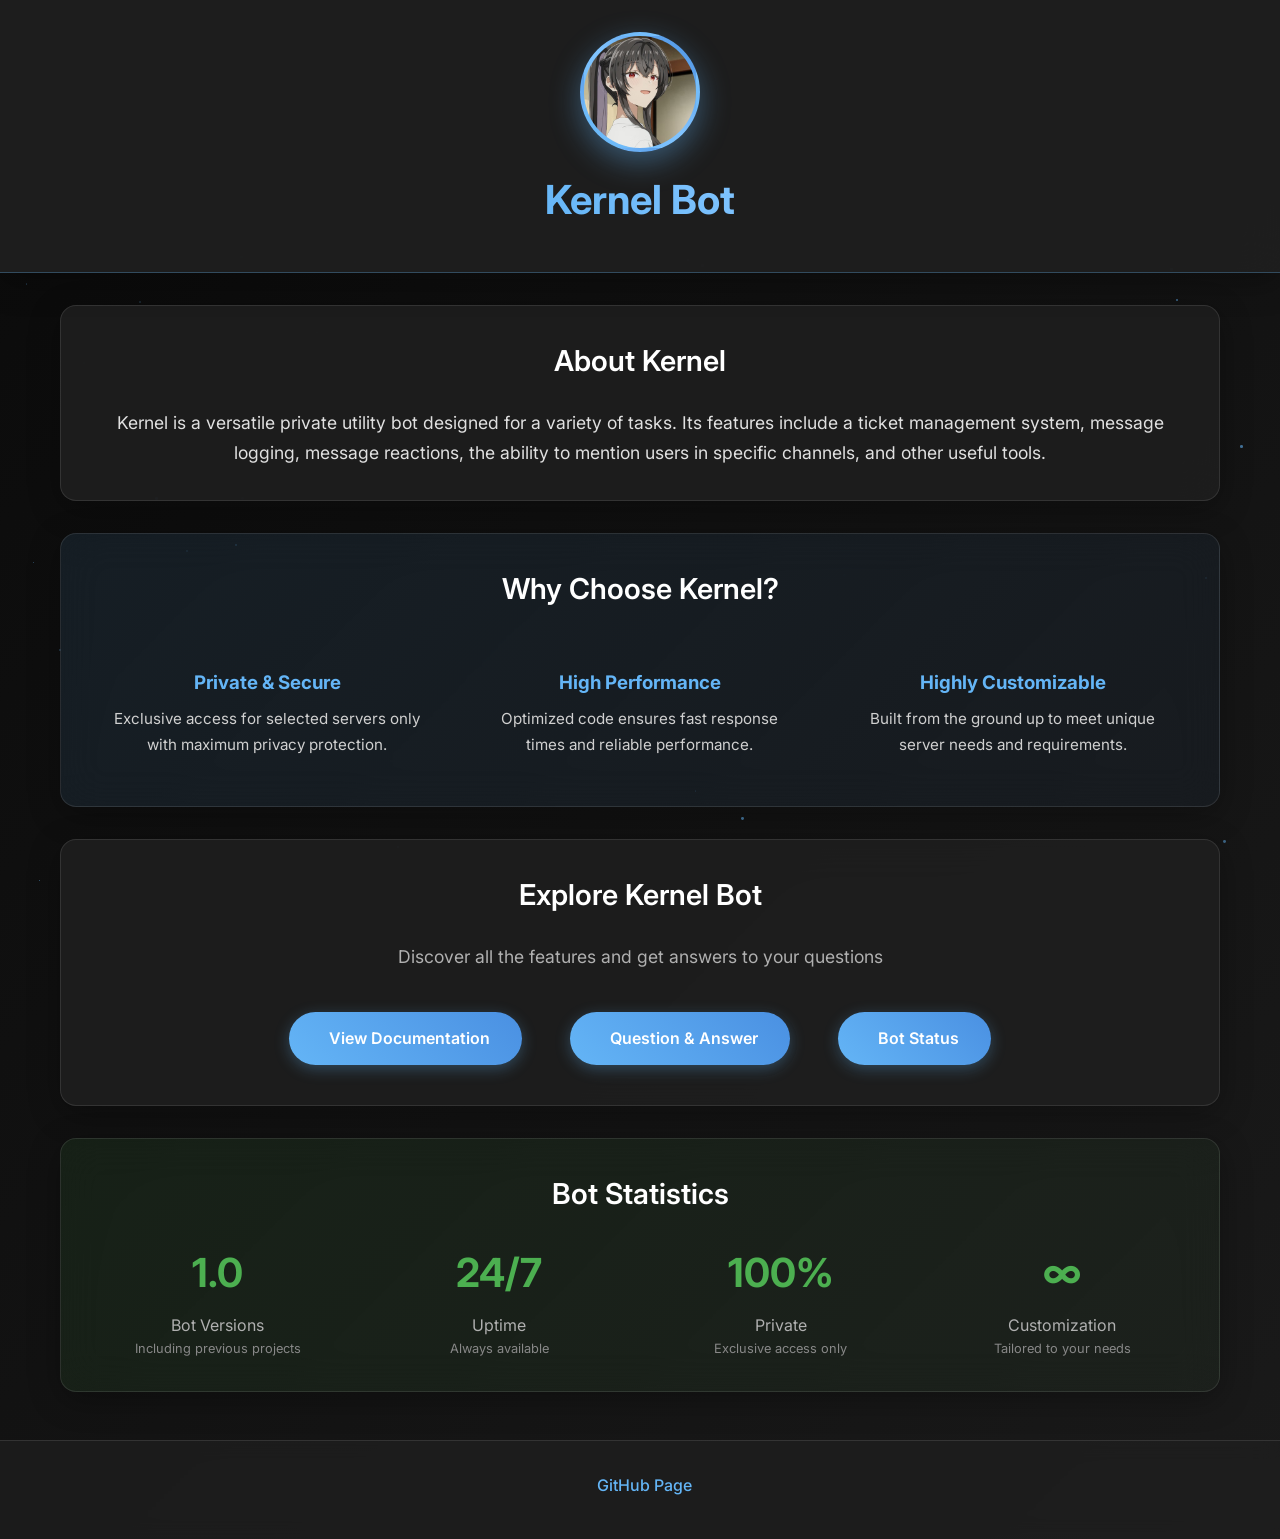
==== commit 580b98a4: "New Website Update" ====
--- a/index.html
+++ b/index.html
@@ -6,28 +6,100 @@
     <title>Kernel Bot</title>
     <link rel="icon" href="image/img-1.png" type="image/png">
     <link rel="stylesheet" href="css/style.css">
+    <link rel="preconnect" href="https://fonts.googleapis.com">
+    <link rel="preconnect" href="https://fonts.gstatic.com" crossorigin>
+    <link href="https://fonts.googleapis.com/css2?family=Inter:wght@400;500;600;700&display=swap" rel="stylesheet">
+    <meta name="description" content="Kernel Bot - A versatile private utility Discord bot with ticket management, logging, and more useful features.">
+    <meta name="keywords" content="Discord bot, utility bot, ticket system, server management, private bot">
+    <meta name="author" content="PickAngE">
 </head>
 <body>
     <header>
-        <img src="image/img-1.png" alt="Profile Picture" class="profile-picture">
+        <img src="image/img-1.png" alt="Kernel Bot Profile Picture" class="profile-picture">
         <h1>Kernel Bot</h1>
     </header>
 
     <main>
-        <section id="about">
+        <section id="about" class="text-center">
             <h2>About Kernel</h2>
             <p>Kernel is a versatile private utility bot designed for a variety of tasks. Its features include a ticket management system, message logging, message reactions, the ability to mention users in specific channels, and other useful tools.</p>
         </section>
 
+        <section id="features" style="background: linear-gradient(135deg, rgba(100, 181, 246, 0.1) 0%, rgba(74, 144, 226, 0.05) 100%);" class="text-center">
+            <h2>Why Choose Kernel?</h2>
+            <div style="display: grid; grid-template-columns: repeat(auto-fit, minmax(250px, 1fr)); gap: 1.5rem; margin-top: 1.5rem;">
+                <div style="text-align: center; padding: 1rem;">
+                    <div style="font-size: 3rem; margin-bottom: 1rem;"></div>
+                    <h3 style="color: #64b5f6; margin-bottom: 0.5rem;">Private & Secure</h3>
+                    <p style="font-size: 0.95rem; color: #d0d0d0;">Exclusive access for selected servers only with maximum privacy protection.</p>
+                </div>
+                <div style="text-align: center; padding: 1rem;">
+                    <div style="font-size: 3rem; margin-bottom: 1rem;"></div>
+                    <h3 style="color: #64b5f6; margin-bottom: 0.5rem;">High Performance</h3>
+                    <p style="font-size: 0.95rem; color: #d0d0d0;">Optimized code ensures fast response times and reliable performance.</p>
+                </div>
+                <div style="text-align: center; padding: 1rem;">
+                    <div style="font-size: 3rem; margin-bottom: 1rem;"></div>
+                    <h3 style="color: #64b5f6; margin-bottom: 0.5rem;">Highly Customizable</h3>
+                    <p style="font-size: 0.95rem; color: #d0d0d0;">Built from the ground up to meet unique server needs and requirements.</p>
+                </div>
+            </div>
+        </section>
+
         <section id="navigation" class="text-center">
-            <a href="documentation.html" class="button">View Documentation</a>
-            <a href="about.html" class="button">About the Bot</a>
+            <h2>Explore Kernel Bot</h2>
+            <p style="margin-bottom: 2rem; color: #b0b0b0;">Discover all the features and get answers to your questions</p>
+            <div style="display: flex; flex-wrap: wrap; gap: 1rem; justify-content: center;">
+                <a href="documentation.html" class="button">
+                    <span style="margin-right: 0.5rem;"></span>
+                    View Documentation
+                </a>
+                <a href="Q&A.html" class="button">
+                    <span style="margin-right: 0.5rem;"></span>
+                    Question & Answer
+                </a>
+                <a href="status.html" class="button">
+                    <span style="margin-right: 0.5rem;"></span>
+                    Bot Status
+                </a>
+            </div>
+        </section>
+
+        <section id="stats" style="background: linear-gradient(135deg, rgba(76, 175, 80, 0.1) 0%, rgba(102, 187, 106, 0.05) 100%);" class="text-center">
+            <h2>Bot Statistics</h2>
+            <div style="display: grid; grid-template-columns: repeat(auto-fit, minmax(200px, 1fr)); gap: 2rem; text-align: center; margin-top: 1.5rem;">
+                <div>
+                    <div style="font-size: 2.5rem; font-weight: bold; color: #4caf50;">1.0</div>
+                    <div style="color: #b0b0b0; margin-top: 0.5rem;">Bot Versions</div>
+                    <div style="font-size: 0.8rem; color: #888;">Including previous projects</div>
+                </div>
+                <div>
+                    <div style="font-size: 2.5rem; font-weight: bold; color: #4caf50;">24/7</div>
+                    <div style="color: #b0b0b0; margin-top: 0.5rem;">Uptime</div>
+                    <div style="font-size: 0.8rem; color: #888;">Always available</div>
+                </div>
+                <div>
+                    <div style="font-size: 2.5rem; font-weight: bold; color: #4caf50;">100%</div>
+                    <div style="color: #b0b0b0; margin-top: 0.5rem;">Private</div>
+                    <div style="font-size: 0.8rem; color: #888;">Exclusive access only</div>
+                </div>
+                <div>
+                    <div style="font-size: 2.5rem; font-weight: bold; color: #4caf50;">∞</div>
+                    <div style="color: #b0b0b0; margin-top: 0.5rem;">Customization</div>
+                    <div style="font-size: 0.8rem; color: #888;">Tailored to your needs</div>
+                </div>
+            </div>
         </section>
     </main>
 
     <footer>
         <p>
-            <a href="https://github.com/PickAngE" target="_blank">GitHub Page</a>
+            <a href="https://github.com/PickAngE" target="_blank">
+                <span style="margin-right: 0.5rem;"></span>
+                GitHub Page
+            </a>
+        </p>
+        <p style="margin-top: 0.5rem; font-size: 0.9rem; color: #888;">
         </p>
     </footer>
 
--- a/css/style.css
+++ b/css/style.css
@@ -1,18 +1,57 @@
-body {
-    font-family: 'Segoe UI', Tahoma, Geneva, Verdana, sans-serif;
-    line-height: 1.6;
+* {
     margin: 0;
     padding: 0;
-    background: #121212;
+    box-sizing: border-box;
+}
+
+body {
+    font-family: 'Inter', -apple-system, BlinkMacSystemFont, 'Segoe UI', Roboto, sans-serif;
+    line-height: 1.6;
+    background: linear-gradient(135deg, #0a0a0a 0%, #1a1a1a 100%);
     color: #e0e0e0;
-}
-
+    min-height: 100vh;
+    overflow-x: hidden;
+    position: relative;
+}
+
+/* Particles Background */
+.particles {
+    position: fixed;
+    top: 0;
+    left: 0;
+    width: 100%;
+    height: 100%;
+    pointer-events: none;
+    z-index: -1;
+}
+
+.particle {
+    position: absolute;
+    width: 2px;
+    height: 2px;
+    background: #64b5f6;
+    border-radius: 50%;
+    animation: float 6s ease-in-out infinite;
+    opacity: 0.3;
+}
+
+@keyframes float {
+    0%, 100% { transform: translateY(0px) rotate(0deg); }
+    50% { transform: translateY(-20px) rotate(180deg); }
+}
+
+/* Header */
 header {
-    background: #1f1f1f;
+    background: rgba(31, 31, 31, 0.95);
+    backdrop-filter: blur(20px);
     color: #ffffff;
-    padding: 1.5rem 0;
+    padding: 2rem 0;
     text-align: center;
-    border-bottom: 2px solid #64b5f6;
+    border-bottom: 1px solid rgba(100, 181, 246, 0.3);
+    position: sticky;
+    top: 0;
+    z-index: 1000;
+    box-shadow: 0 8px 32px rgba(0, 0, 0, 0.3);
     display: flex;
     flex-direction: column;
     align-items: center;
@@ -22,18 +61,52 @@
     width: 120px;
     height: 120px;
     border-radius: 50%;
-    border: 4px solid #64b5f6;
+    border: 4px solid transparent;
+    background: linear-gradient(45deg, #64b5f6, #81c4ff, #4a90e2);
     object-fit: cover;
     margin-bottom: 1rem;
-}
-
+    transition: all 0.4s ease;
+    position: relative;
+    box-shadow: 0 10px 30px rgba(100, 181, 246, 0.4);
+}
+
+.profile-picture::before {
+    content: '';
+    position: absolute;
+    inset: -4px;
+    background: linear-gradient(45deg, #64b5f6, #81c4ff, #4a90e2);
+    border-radius: 50%;
+    z-index: -1;
+    animation: glow 2s ease-in-out infinite alternate;
+}
+
+@keyframes glow {
+    from { box-shadow: 0 0 20px rgba(100, 181, 246, 0.5); }
+    to { box-shadow: 0 0 40px rgba(100, 181, 246, 0.8); }
+}
+
+.profile-picture:hover {
+    transform: scale(1.05) rotate(5deg);
+}
+
+h1 {
+    font-size: 2.5rem;
+    font-weight: 700;
+    background: linear-gradient(45deg, #64b5f6, #81c4ff);
+    background-clip: text;
+    -webkit-background-clip: text;
+    -webkit-text-fill-color: transparent;
+    margin-bottom: 0.5rem;
+}
+
+/* Main Content */
 main {
-    max-width: 800px;
+    max-width: 1200px;
     margin: 2rem auto;
     padding: 0 20px;
     opacity: 0;
-    transform: translateY(20px);
-    transition: opacity 0.6s ease-out, transform 0.6s ease-out;
+    transform: translateY(30px);
+    transition: all 0.8s cubic-bezier(0.4, 0, 0.2, 1);
 }
 
 body.loaded main {
@@ -41,79 +114,124 @@
     transform: translateY(0);
 }
 
+/* Sections */
 section {
-    background: #1f1f1f;
-    padding: 25px;
-    margin-bottom: 25px;
-    border-radius: 8px;
-    border: 1px solid #333;
-}
-
-footer {
-    text-align: center;
-    padding: 1.5rem 0;
-    margin-top: 2rem;
-}
-
-a {
-    color: #64b5f6;
-    text-decoration: none;
-}
-
-a:hover {
-    text-decoration: underline;
-}
-
-a.button {
-    display: inline-block;
-    background: #64b5f6;
-    color: #121212;
-    padding: 12px 24px;
-    text-decoration: none;
-    border-radius: 5px;
-    font-weight: bold;
-    transition: background-color 0.3s ease;
-}
-
-a.button:hover {
-    background: #4a90e2;
-    text-decoration: none;
-}
-
-/* Command Documentation Styles */
+    background: rgba(31, 31, 31, 0.9);
+    backdrop-filter: blur(20px);
+    padding: 2rem;
+    margin-bottom: 2rem;
+    border-radius: 16px;
+    border: 1px solid rgba(255, 255, 255, 0.1);
+    box-shadow: 0 8px 32px rgba(0, 0, 0, 0.3);
+    transition: all 0.3s ease;
+    position: relative;
+    overflow: hidden;
+}
+
+section::before {
+    content: '';
+    position: absolute;
+    top: 0;
+    left: 0;
+    right: 0;
+    height: 3px;
+    background: linear-gradient(90deg, #64b5f6, #81c4ff, #4a90e2);
+    opacity: 0;
+    transition: opacity 0.3s ease;
+}
+
+section:hover {
+    transform: translateY(-5px);
+    box-shadow: 0 20px 40px rgba(100, 181, 246, 0.15);
+    border-color: rgba(100, 181, 246, 0.3);
+}
+
+section:hover::before {
+    opacity: 1;
+}
+
+section h2 {
+    color: #ffffff;
+    margin-bottom: 1.5rem;
+    font-size: 1.8rem;
+    font-weight: 600;
+}
+
+section p {
+    font-size: 1.1rem;
+    line-height: 1.7;
+    color: #e0e0e0;
+}
+
+/* Command Grid */
 .command-grid {
     display: grid;
-    grid-template-columns: repeat(auto-fit, minmax(300px, 1fr));
-    gap: 25px;
+    grid-template-columns: repeat(auto-fit, minmax(320px, 1fr));
+    gap: 1.5rem;
+    margin-top: 2rem;
 }
 
 .command-card {
-    background: #2a2a2a;
-    border: 1px solid #444;
-    border-radius: 8px;
-    padding: 20px;
+    background: rgba(42, 42, 42, 0.9);
+    border: 1px solid rgba(255, 255, 255, 0.1);
+    border-radius: 12px;
+    padding: 1.5rem;
+    transition: all 0.3s ease;
+    position: relative;
+    overflow: hidden;
     display: flex;
     flex-direction: column;
 }
 
+.command-card::before {
+    content: '';
+    position: absolute;
+    top: 0;
+    left: -100%;
+    width: 100%;
+    height: 100%;
+    background: linear-gradient(90deg, transparent, rgba(100, 181, 246, 0.1), transparent);
+    transition: left 0.5s ease;
+}
+
+.command-card:hover::before {
+    left: 100%;
+}
+
+.command-card:hover {
+    transform: translateY(-5px);
+    border-color: rgba(100, 181, 246, 0.5);
+    box-shadow: 0 15px 30px rgba(100, 181, 246, 0.2);
+}
+
 .command-card h3 {
+    color: #64b5f6;
     margin-top: 0;
-    color: #64b5f6;
-    border-bottom: 2px solid #444;
-    padding-bottom: 10px;
-    margin-bottom: 15px;
+    margin-bottom: 1rem;
+    font-size: 1.2rem;
+    font-weight: 600;
+    position: relative;
+    z-index: 1;
+    border-bottom: 2px solid rgba(100, 181, 246, 0.3);
+    padding-bottom: 0.5rem;
 }
 
 .command-card p {
     flex-grow: 1;
+    margin-bottom: 1rem;
+    position: relative;
+    z-index: 1;
+    font-size: 1rem;
 }
 
 .command-usage {
-    margin-top: 15px;
-    background: #121212;
-    padding: 15px;
-    border-radius: 5px;
-    border: 1px solid #555;
+    background: rgba(18, 18, 18, 0.9);
+    padding: 1rem;
+    border-radius: 8px;
+    border: 1px solid rgba(100, 181, 246, 0.2);
+    margin-top: auto;
+    position: relative;
+    z-index: 1;
     text-align: center;
 }
 
@@ -124,29 +242,304 @@
     word-wrap: break-word;
 }
 
-.command-usage code {
-    font-family: 'Fira Code', 'Courier New', monospace;
-    color: #e0e0e0;
-    font-size: 0.95em;
+.command-usage code, .command-usage pre {
+    font-family: 'SF Mono', Monaco, 'Cascadia Code', 'Fira Code', 'Courier New', monospace;
+    color: #81c4ff;
+    font-size: 0.9rem;
+}
+
+/* Category Sections */
+.category-section {
+    margin: 3rem 0;
 }
 
 .category-section + .category-section {
-    margin-top: 50px;
+    margin-top: 3rem;
 }
 
 .category-title {
-    font-size: 1.75em;
+    font-size: 2rem;
     color: #ffffff;
-    border-bottom: 3px solid #64b5f6;
-    padding-bottom: 10px;
-    margin-bottom: 30px;
-}
-
-/* Utility Classes */
+    text-align: center;
+    margin: 3rem 0 2rem 0;
+    position: relative;
+    font-weight: 700;
+}
+
+.category-title::after {
+    content: '';
+    position: absolute;
+    bottom: -10px;
+    left: 50%;
+    transform: translateX(-50%);
+    width: 80px;
+    height: 3px;
+    background: linear-gradient(90deg, #64b5f6, #81c4ff);
+    border-radius: 2px;
+}
+
+/* Q&A Styles */
+.question, .answer {
+    background: rgba(42, 42, 42, 0.9);
+    border: 1px solid rgba(255, 255, 255, 0.1);
+    border-radius: 12px;
+    padding: 1.5rem;
+    margin-bottom: 1rem;
+    transition: all 0.3s ease;
+    position: relative;
+    overflow: hidden;
+    cursor: pointer;
+}
+
+.question {
+    border-left: 4px solid #64b5f6;
+}
+
+.question::before {
+    content: '';
+    position: absolute;
+    left: 0;
+    top: 0;
+    bottom: 0;
+    width: 4px;
+    background: linear-gradient(180deg, #64b5f6, #81c4ff);
+}
+
+.answer {
+    border-left: 4px solid #4caf50;
+}
+
+.answer::before {
+    content: '';
+    position: absolute;
+    left: 0;
+    top: 0;
+    bottom: 0;
+    width: 4px;
+    background: linear-gradient(180deg, #4caf50, #66bb6a);
+}
+
+.question:hover, .answer:hover {
+    transform: translateX(8px);
+    box-shadow: 0 8px 25px rgba(0, 0, 0, 0.4);
+}
+
+.question:hover {
+    border-left-color: #81c4ff;
+    box-shadow: 0 8px 25px rgba(100, 181, 246, 0.2);
+}
+
+.answer:hover {
+    border-left-color: #66bb6a;
+    box-shadow: 0 8px 25px rgba(76, 175, 80, 0.2);
+}
+
+.q-label {
+    font-weight: 600;
+    color: #64b5f6;
+    font-size: 1.1rem;
+}
+
+.a-label {
+    font-weight: 600;
+    color: #4caf50;
+    font-size: 1.1rem;
+}
+
+.question p, .answer p {
+    margin: 0;
+    line-height: 1.6;
+}
+
+/* Buttons */
+a {
+    color: #64b5f6;
+    text-decoration: none;
+    transition: color 0.3s ease;
+}
+
+a:hover {
+    color: #81c4ff;
+    text-decoration: underline;
+}
+
+a.button {
+    display: inline-block;
+    background: linear-gradient(45deg, #64b5f6, #4a90e2);
+    color: #ffffff;
+    padding: 0.875rem 2rem;
+    text-decoration: none;
+    border-radius: 50px;
+    font-weight: 600;
+    transition: all 0.3s ease;
+    border: none;
+    cursor: pointer;
+    position: relative;
+    overflow: hidden;
+    margin: 0.5rem;
+    box-shadow: 0 4px 15px rgba(100, 181, 246, 0.3);
+}
+
+a.button::before {
+    content: '';
+    position: absolute;
+    top: 0;
+    left: -100%;
+    width: 100%;
+    height: 100%;
+    background: linear-gradient(90deg, transparent, rgba(255, 255, 255, 0.2), transparent);
+    transition: left 0.5s ease;
+}
+
+a.button:hover::before {
+    left: 100%;
+}
+
+a.button:hover {
+    transform: translateY(-2px);
+    box-shadow: 0 8px 25px rgba(100, 181, 246, 0.4);
+    text-decoration: none;
+    background: linear-gradient(45deg, #4a90e2, #64b5f6);
+}
+
+/* Footer */
+footer {
+    text-align: center;
+    padding: 2rem 0;
+    margin-top: 3rem;
+    border-top: 1px solid rgba(255, 255, 255, 0.1);
+    background: rgba(31, 31, 31, 0.8);
+    backdrop-filter: blur(10px);
+}
+
+footer a {
+    color: #64b5f6;
+    text-decoration: none;
+    font-weight: 500;
+    transition: all 0.3s ease;
+    padding: 0.5rem 1rem;
+    border-radius: 20px;
+}
+
+footer a:hover {
+    color: #ffffff;
+    background: rgba(100, 181, 246, 0.2);
+    text-decoration: none;
+}
+
+/* Navigation */
+#navigation {
+    text-align: center;
+    margin: 2rem 0;
+}
+
 .text-center {
     text-align: center;
 }
 
 #navigation.text-center .button {
-    margin: 5px 10px;
+    margin: 0.5rem 1rem;
+}
+
+/* Scroll to top button */
+.scroll-top {
+    position: fixed;
+    bottom: 2rem;
+    right: 2rem;
+    width: 50px;
+    height: 50px;
+    background: linear-gradient(45deg, #64b5f6, #4a90e2);
+    border-radius: 50%;
+    display: flex;
+    align-items: center;
+    justify-content: center;
+    cursor: pointer;
+    opacity: 0;
+    visibility: hidden;
+    transition: all 0.3s ease;
+    z-index: 1000;
+    box-shadow: 0 8px 25px rgba(100, 181, 246, 0.3);
+}
+
+.scroll-top.visible {
+    opacity: 1;
+    visibility: visible;
+}
+
+.scroll-top:hover {
+    transform: translateY(-3px);
+    box-shadow: 0 15px 35px rgba(100, 181, 246, 0.4);
+}
+
+.scroll-top::after {
+    content: '↑';
+    color: white;
+    font-weight: bold;
+    font-size: 1.2rem;
+}
+
+/* Responsive Design */
+@media (max-width: 768px) {
+    .profile-picture {
+        width: 100px;
+        height: 100px;
+    }
+
+    h1 {
+        font-size: 2rem;
+    }
+
+    .command-grid {
+        grid-template-columns: 1fr;
+        gap: 1rem;
+    }
+
+    section {
+        padding: 1.5rem;
+        margin-bottom: 1.5rem;
+    }
+
+    main {
+        padding: 0 15px;
+    }
+
+    .category-title {
+        font-size: 1.5rem;
+    }
+
+    .command-card {
+        padding: 1rem;
+    }
+
+    .question, .answer {
+        padding: 1rem;
+    }
+
+    a.button {
+        padding: 0.75rem 1.5rem;
+        font-size: 0.9rem;
+    }
+}
+
+@media (max-width: 480px) {
+    header {
+        padding: 1.5rem 0;
+    }
+
+    .profile-picture {
+        width: 80px;
+        height: 80px;
+    }
+
+    h1 {
+        font-size: 1.8rem;
+    }
+
+    section h2 {
+        font-size: 1.5rem;
+    }
+
+    .category-title {
+        font-size: 1.3rem;
+    }
 }
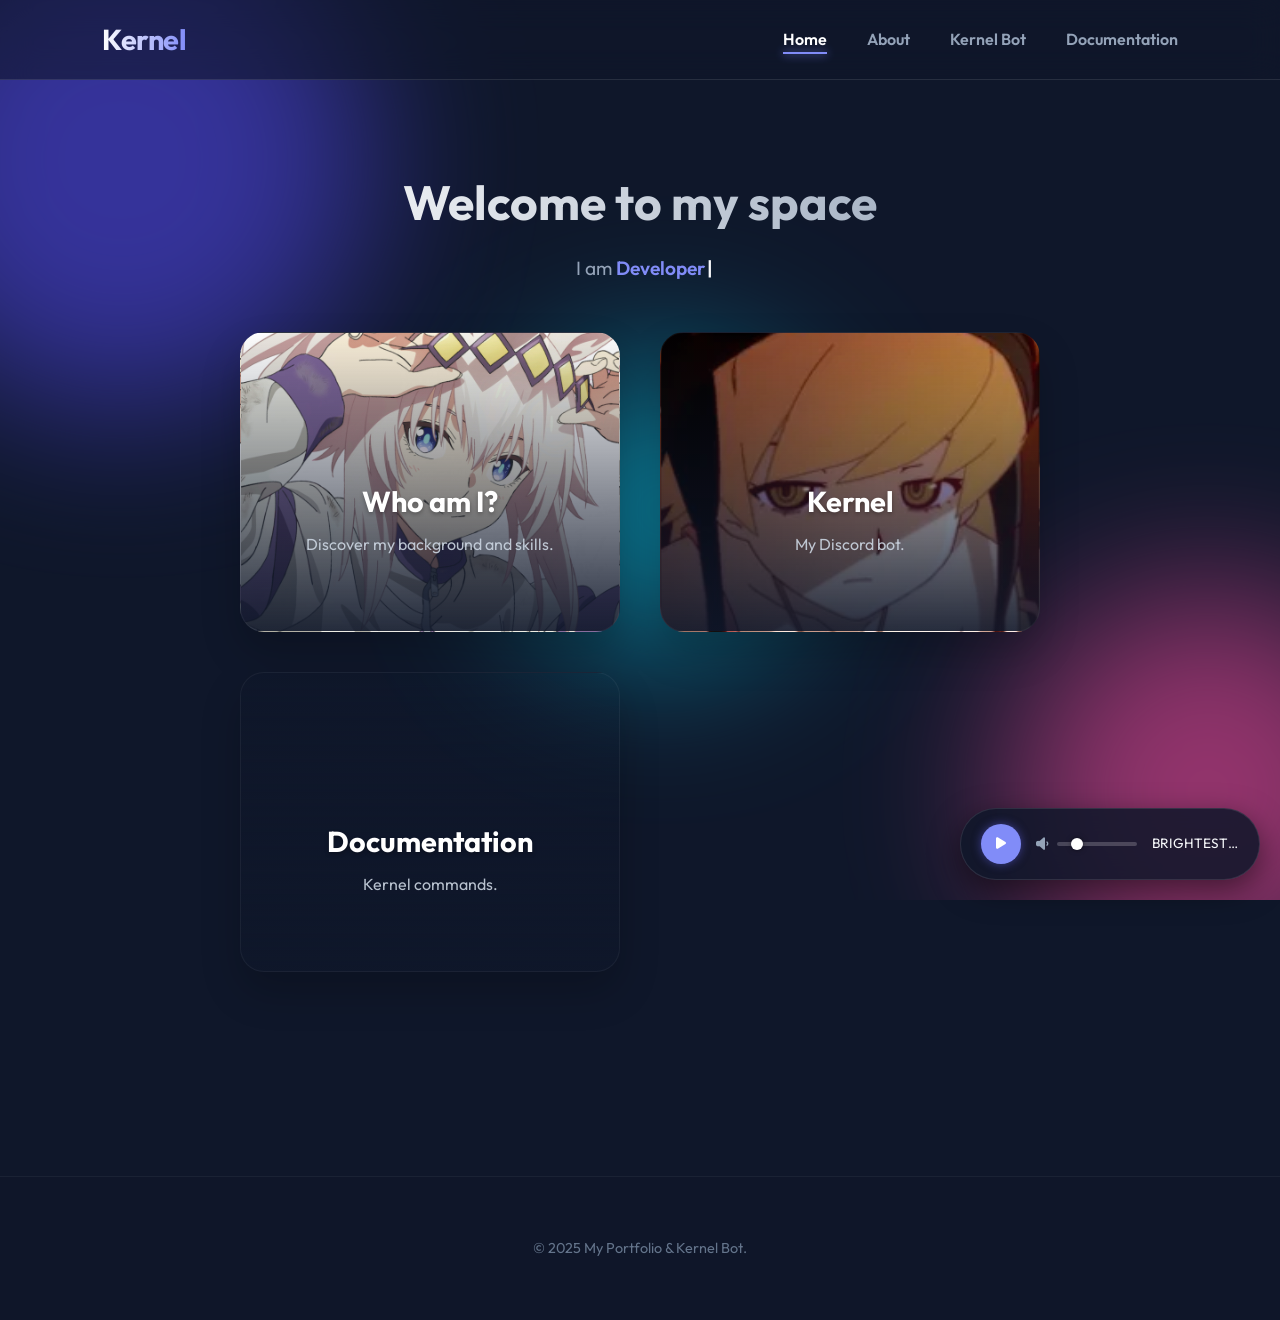
==== commit 0b32e5c7: "heh" ====
--- a/index.html
+++ b/index.html
@@ -3,106 +3,535 @@
 <head>
     <meta charset="UTF-8">
     <meta name="viewport" content="width=device-width, initial-scale=1.0">
-    <title>Kernel Bot</title>
-    <link rel="icon" href="image/img-1.png" type="image/png">
-    <link rel="stylesheet" href="css/style.css">
-    <link rel="preconnect" href="https://fonts.googleapis.com">
-    <link rel="preconnect" href="https://fonts.gstatic.com" crossorigin>
-    <link href="https://fonts.googleapis.com/css2?family=Inter:wght@400;500;600;700&display=swap" rel="stylesheet">
-    <meta name="description" content="Kernel Bot - A versatile private utility Discord bot with ticket management, logging, and more useful features.">
-    <meta name="keywords" content="Discord bot, utility bot, ticket system, server management, private bot">
-    <meta name="author" content="PickAngE">
+    <title>Home - My Portfolio</title>
+    <link rel="stylesheet" href="style.css">
+    <link href="https://fonts.googleapis.com/css2?family=Outfit:wght@300;400;600;700&display=swap" rel="stylesheet">
+    <link rel="stylesheet" href="https://cdnjs.cloudflare.com/ajax/libs/font-awesome/6.4.0/css/all.min.css">
 </head>
 <body>
-    <header>
-        <img src="image/img-1.png" alt="Kernel Bot Profile Picture" class="profile-picture">
-        <h1>Kernel Bot</h1>
+    <div class="bg-animation">
+        <div class="blob blob-1"></div>
+        <div class="blob blob-2"></div>
+        <div class="blob blob-3"></div>
+    </div>
+
+    <header id="navbar">
+        <div class="logo">Kernel</div>
+        <nav>
+            <ul>
+                <li><a href="#home" class="nav-link active" data-target="home">Home</a></li>
+                <li><a href="#about" class="nav-link" data-target="about">About</a></li>
+                <li><a href="#kernel" class="nav-link" data-target="kernel">Kernel Bot</a></li>
+                <li><a href="#docs" class="nav-link" data-target="docs">Documentation</a></li>
+            </ul>
+        </nav>
     </header>
 
     <main>
-        <section id="about" class="text-center">
-            <h2>About Kernel</h2>
-            <p>Kernel is a versatile private utility bot designed for a variety of tasks. Its features include a ticket management system, message logging, message reactions, the ability to mention users in specific channels, and other useful tools.</p>
+        <!-- HOME SECTION -->
+        <section id="home" class="page-section">
+            <div class="hero">
+                <h1>Welcome to my space</h1>
+                <p>I am <span class="typing-text"></span></p>
+                
+                <div class="gallery">
+                    <a href="#about" class="card card-about" data-target="about">
+                        <div class="card-content">
+                            <h3>Who am I?</h3>
+                            <p>Discover my background and skills.</p>
+                        </div>
+                    </a>
+
+                    <a href="#kernel" class="card card-bot" data-target="kernel">
+                        <div class="card-content">
+                            <h3>Kernel</h3>
+                            <p>My Discord bot.</p>
+                        </div>
+                    </a>
+
+                    <a href="#docs" class="card card-docs" data-target="docs">
+                        <div class="card-content">
+                            <h3>Documentation</h3>
+                            <p>Kernel commands.</p>
+                        </div>
+                    </a>
+                </div>
+            </div>
         </section>
 
-        <section id="features" style="background: linear-gradient(135deg, rgba(100, 181, 246, 0.1) 0%, rgba(74, 144, 226, 0.05) 100%);" class="text-center">
-            <h2>Why Choose Kernel?</h2>
-            <div style="display: grid; grid-template-columns: repeat(auto-fit, minmax(250px, 1fr)); gap: 1.5rem; margin-top: 1.5rem;">
-                <div style="text-align: center; padding: 1rem;">
-                    <div style="font-size: 3rem; margin-bottom: 1rem;"></div>
-                    <h3 style="color: #64b5f6; margin-bottom: 0.5rem;">Private & Secure</h3>
-                    <p style="font-size: 0.95rem; color: #d0d0d0;">Exclusive access for selected servers only with maximum privacy protection.</p>
-                </div>
-                <div style="text-align: center; padding: 1rem;">
-                    <div style="font-size: 3rem; margin-bottom: 1rem;"></div>
-                    <h3 style="color: #64b5f6; margin-bottom: 0.5rem;">High Performance</h3>
-                    <p style="font-size: 0.95rem; color: #d0d0d0;">Optimized code ensures fast response times and reliable performance.</p>
-                </div>
-                <div style="text-align: center; padding: 1rem;">
-                    <div style="font-size: 3rem; margin-bottom: 1rem;"></div>
-                    <h3 style="color: #64b5f6; margin-bottom: 0.5rem;">Highly Customizable</h3>
-                    <p style="font-size: 0.95rem; color: #d0d0d0;">Built from the ground up to meet unique server needs and requirements.</p>
+        <!-- ABOUT SECTION -->
+        <section id="about" class="page-section hidden">
+            <h1>About me</h1>
+            <div class="about-container">
+                <div class="about-text">
+                    <p style="font-size: 1.1rem; margin-bottom: 20px;">
+                        Hi! I'm a developer passionate about useful or useless projects, I love automating tasks for video games.
+                    </p>
+                    <p style="color: #94a3b8; margin-bottom: 20px;">
+                        I love spending time modifying my Kernel bot to add features or commands.
+                    </p>
+                    <h3>My Skills</h3>
+                    <ul style="margin-top: 10px; list-style: disc; margin-left: 20px; color: var(--accent-color);">
+                        <li>HTML5, CSS3, JavaScript, Python, Node.js (discord.js)</li>
+                        <li>Batch, WINGET, PowerShell, GIT</li>
+                    </ul>
+                </div>
+                <div class="about-img">
+                    <img src="images/About_Me_1.gif" alt="About Me">
                 </div>
             </div>
         </section>
 
-        <section id="navigation" class="text-center">
-            <h2>Explore Kernel Bot</h2>
-            <p style="margin-bottom: 2rem; color: #b0b0b0;">Discover all the features and get answers to your questions</p>
-            <div style="display: flex; flex-wrap: wrap; gap: 1rem; justify-content: center;">
-                <a href="documentation.html" class="button">
-                    <span style="margin-right: 0.5rem;"></span>
-                    View Documentation
-                </a>
-                <a href="Q&A.html" class="button">
-                    <span style="margin-right: 0.5rem;"></span>
-                    Question & Answer
-                </a>
-                <a href="status.html" class="button">
-                    <span style="margin-right: 0.5rem;"></span>
-                    Bot Status
-                </a>
+        <!-- KERNEL BOT SECTION -->
+        <section id="kernel" class="page-section hidden">
+            <div class="bot-header">
+                <h1 style="color: var(--accent-color);">Kernel Bot</h1>
+            </div>
+
+            <div class="features-grid">
+                <div class="feature-box">
+                    <h3>Fast</h3>
+                    <p>Built with Node.js for instant responsiveness.</p>
+                </div>
+                <div class="feature-box">
+                    <h3>Moderation</h3>
+                    <p>Complete tools for logs and automatic mutes.</p>
+                </div>
+                <div class="feature-box">
+                    <h3>Ticket System</h3>
+                    <p>A simple and effective ticket system.</p>
+                </div>
+            </div>
+
+            <!-- HISTORY SECTION -->
+            <div class="bot-history">
+                <h2>The History of Kernel</h2>
+                <div class="timeline">
+                    <div class="timeline-item">
+                        <div class="timeline-dot"></div>
+                        <div class="timeline-content">
+                            <span class="date">July 2025</span>
+                            <h3>The Genesis</h3>
+                            <p>Development started. The idea was to create a simple bot to moderate my own server.</p>
+                        </div>
+                    </div>
+                    <div class="timeline-item">
+                        <div class="timeline-dot"></div>
+                        <div class="timeline-content">
+                            <span class="date">August 2025</span>
+                            <h3>Version 2.0</h3>
+                            <p>Bot redesign, more stable with fewer errors.</p>
+                        </div>
+                    </div>
+                    <div class="timeline-item">
+                        <div class="timeline-dot"></div>
+                        <div class="timeline-content">
+                            <span class="date">November 2025</span>
+                            <h3>Rework</h3>
+                            <p>Complete bot redesign, new foundation, new architecture and more features.</p>
+                        </div>
+                    </div>
+                    <div class="timeline-item">
+                        <div class="timeline-dot"></div>
+                        <div class="timeline-content">
+                            <span class="date">Future</span>
+                            <h3>What's Coming</h3>
+                            <p>More features, more innovations.</p>
+                        </div>
+                    </div>
+                </div>
             </div>
         </section>
 
-        <section id="stats" style="background: linear-gradient(135deg, rgba(76, 175, 80, 0.1) 0%, rgba(102, 187, 106, 0.05) 100%);" class="text-center">
-            <h2>Bot Statistics</h2>
-            <div style="display: grid; grid-template-columns: repeat(auto-fit, minmax(200px, 1fr)); gap: 2rem; text-align: center; margin-top: 1.5rem;">
-                <div>
-                    <div style="font-size: 2.5rem; font-weight: bold; color: #4caf50;">1.0</div>
-                    <div style="color: #b0b0b0; margin-top: 0.5rem;">Bot Versions</div>
-                    <div style="font-size: 0.8rem; color: #888;">Including previous projects</div>
-                </div>
-                <div>
-                    <div style="font-size: 2.5rem; font-weight: bold; color: #4caf50;">24/7</div>
-                    <div style="color: #b0b0b0; margin-top: 0.5rem;">Uptime</div>
-                    <div style="font-size: 0.8rem; color: #888;">Always available</div>
-                </div>
-                <div>
-                    <div style="font-size: 2.5rem; font-weight: bold; color: #4caf50;">100%</div>
-                    <div style="color: #b0b0b0; margin-top: 0.5rem;">Private</div>
-                    <div style="font-size: 0.8rem; color: #888;">Exclusive access only</div>
-                </div>
-                <div>
-                    <div style="font-size: 2.5rem; font-weight: bold; color: #4caf50;">∞</div>
-                    <div style="color: #b0b0b0; margin-top: 0.5rem;">Customization</div>
-                    <div style="font-size: 0.8rem; color: #888;">Tailored to your needs</div>
+        <!-- DOCUMENTATION SECTION -->
+        <section id="docs" class="page-section hidden">
+            <div class="bot-header">
+                <h1 style="color: var(--accent-color);">Kernel Bot Documentation</h1>
+                <p style="text-align: center; color: #94a3b8; margin-top: 10px;">
+                    Discover all commands and features of Kernel Bot
+                </p>
+            </div>
+
+            <!-- Admin Only Commands -->
+            <div class="docs-category">
+                <h2><i class="fas fa-user-shield"></i> Admin Only Commands</h2>
+                <div class="features-grid">
+                    <div class="feature-box">
+                        <h3>/clear</h3>
+                        <p><strong>Description:</strong> Deletes messages in a channel.</p>
+                        <p><strong>Permissions:</strong> Administrator</p>
+                    </div>
+                    <div class="feature-box">
+                        <h3>/mute</h3>
+                        <p><strong>Description:</strong> Mutes a user.</p>
+                        <p><strong>Permissions:</strong> Administrator</p>
+                    </div>
+                    <div class="feature-box">
+                        <h3>/unmute</h3>
+                        <p><strong>Description:</strong> Unmutes a user.</p>
+                        <p><strong>Permissions:</strong> Administrator</p>
+                    </div>
+                    <div class="feature-box">
+                        <h3>/warn</h3>
+                        <p><strong>Description:</strong> Warns a user.</p>
+                        <p><strong>Permissions:</strong> Administrator</p>
+                    </div>
+                    <div class="feature-box">
+                        <h3>/warnconfig</h3>
+                        <p><strong>Description:</strong> Configures the warning system.</p>
+                        <p><strong>Permissions:</strong> Administrator</p>
+                    </div>
+                    <div class="feature-box">
+                        <h3>/delwarn</h3>
+                        <p><strong>Description:</strong> Deletes a warning.</p>
+                        <p><strong>Permissions:</strong> Administrator</p>
+                    </div>
+                    <div class="feature-box">
+                        <h3>/purgeuser</h3>
+                        <p><strong>Description:</strong> Deletes ALL messages from a specific user.</p>
+                        <p><strong>Permissions:</strong> Administrator</p>
+                    </div>
+                    <div class="feature-box">
+                        <h3>/history</h3>
+                        <p><strong>Description:</strong> Displays sanctions history.</p>
+                        <p><strong>Permissions:</strong> Administrator</p>
+                    </div>
+                    <div class="feature-box">
+                        <h3>/reason</h3>
+                        <p><strong>Description:</strong> Modifies the reason for a sanction.</p>
+                        <p><strong>Permissions:</strong> Administrator</p>
+                    </div>
+                    <div class="feature-box">
+                        <h3>/slowmode</h3>
+                        <p><strong>Description:</strong> Enables slow mode on a channel.</p>
+                        <p><strong>Permissions:</strong> Administrator</p>
+                    </div>
+                    <div class="feature-box">
+                        <h3>/welcome message</h3>
+                        <p><strong>Description:</strong> Configures the welcome message.</p>
+                        <p><strong>Permissions:</strong> Administrator</p>
+                    </div>
+                    <div class="feature-box">
+                        <h3>/welcome channel</h3>
+                        <p><strong>Description:</strong> Sets the welcome channel.</p>
+                        <p><strong>Permissions:</strong> Administrator</p>
+                    </div>
+                    <div class="feature-box">
+                        <h3>/welcome test</h3>
+                        <p><strong>Description:</strong> Tests the welcome message.</p>
+                        <p><strong>Permissions:</strong> Administrator</p>
+                    </div>
+                    <div class="feature-box">
+                        <h3>/welcome image</h3>
+                        <p><strong>Description:</strong> Configures the welcome image.</p>
+                        <p><strong>Permissions:</strong> Administrator</p>
+                    </div>
+                    <div class="feature-box">
+                        <h3>/leaving channel</h3>
+                        <p><strong>Description:</strong> Sets the leaving messages channel.</p>
+                        <p><strong>Permissions:</strong> Administrator</p>
+                    </div>
+                    <div class="feature-box">
+                        <h3>/leaving message</h3>
+                        <p><strong>Description:</strong> Configures the leaving message.</p>
+                        <p><strong>Permissions:</strong> Administrator</p>
+                    </div>
+                    <div class="feature-box">
+                        <h3>/leaving test</h3>
+                        <p><strong>Description:</strong> Tests the leaving message.</p>
+                        <p><strong>Permissions:</strong> Administrator</p>
+                    </div>
+                    <div class="feature-box">
+                        <h3>/logconfig</h3>
+                        <p><strong>Description:</strong> Configures the log system.</p>
+                        <p><strong>Permissions:</strong> Administrator</p>
+                    </div>
+                    <div class="feature-box">
+                        <h3>/showlogconfig</h3>
+                        <p><strong>Description:</strong> Displays the log configuration.</p>
+                        <p><strong>Permissions:</strong> Administrator</p>
+                    </div>
+                    <div class="feature-box">
+                        <h3>/setlog</h3>
+                        <p><strong>Description:</strong> Sets a specific log channel.</p>
+                        <p><strong>Permissions:</strong> Administrator</p>
+                    </div>
+                    <div class="feature-box">
+                        <h3>/ticket setup</h3>
+                        <p><strong>Description:</strong> Configures the ticket system.</p>
+                        <p><strong>Permissions:</strong> Administrator</p>
+                    </div>
+                    <div class="feature-box">
+                        <h3>/ticket send</h3>
+                        <p><strong>Description:</strong> Sends the ticket panel.</p>
+                        <p><strong>Permissions:</strong> Administrator</p>
+                    </div>
+                    <div class="feature-box">
+                        <h3>/set-invite-log</h3>
+                        <p><strong>Description:</strong> Configures the invitation log.</p>
+                        <p><strong>Permissions:</strong> Administrator</p>
+                    </div>
+                    <div class="feature-box">
+                        <h3>/invites list</h3>
+                        <p><strong>Description:</strong> Displays the invitations list.</p>
+                        <p><strong>Permissions:</strong> Administrator</p>
+                    </div>
+                    <div class="feature-box">
+                        <h3>/invites leaderboard</h3>
+                        <p><strong>Description:</strong> Displays the invitations leaderboard.</p>
+                        <p><strong>Permissions:</strong> Administrator</p>
+                    </div>
+                    <div class="feature-box">
+                        <h3>/invites user</h3>
+                        <p><strong>Description:</strong> Displays a user's invitations.</p>
+                        <p><strong>Permissions:</strong> Administrator</p>
+                    </div>
+                    <div class="feature-box">
+                        <h3>/adminhelp</h3>
+                        <p><strong>Description:</strong> Displays all administrator commands.</p>
+                        <p><strong>Permissions:</strong> Administrator</p>
+                    </div>
+                    <div class="feature-box">
+                        <h3>/help</h3>
+                        <p><strong>Description:</strong> Displays all available commands.</p>
+                        <p><strong>Permissions:</strong> Administrator</p>
+                    </div>
+                    <div class="feature-box">
+                        <h3>/poll new</h3>
+                        <p><strong>Description:</strong> Creates a new poll.</p>
+                        <p><strong>Permissions:</strong> Administrator</p>
+                    </div>
+                    <div class="feature-box">
+                        <h3>/poll end</h3>
+                        <p><strong>Description:</strong> Ends a poll.</p>
+                        <p><strong>Permissions:</strong> Administrator</p>
+                    </div>
+                    <div class="feature-box">
+                        <h3>/giveaway reroll</h3>
+                        <p><strong>Description:</strong> Rerolls a giveaway.</p>
+                        <p><strong>Permissions:</strong> Administrator</p>
+                    </div>
+                    <div class="feature-box">
+                        <h3>/giveaway start</h3>
+                        <p><strong>Description:</strong> Starts a giveaway.</p>
+                        <p><strong>Permissions:</strong> Administrator</p>
+                    </div>
+                    <div class="feature-box">
+                        <h3>/giveaway end</h3>
+                        <p><strong>Description:</strong> Ends a giveaway.</p>
+                        <p><strong>Permissions:</strong> Administrator</p>
+                    </div>
+                    <div class="feature-box">
+                        <h3>/alt add</h3>
+                        <p><strong>Description:</strong> Adds an alt account to the list.</p>
+                        <p><strong>Permissions:</strong> Administrator</p>
+                    </div>
+                    <div class="feature-box">
+                        <h3>/alt list</h3>
+                        <p><strong>Description:</strong> Displays the alt accounts list.</p>
+                        <p><strong>Permissions:</strong> Administrator</p>
+                    </div>
+                    <div class="feature-box">
+                        <h3>/alt remove</h3>
+                        <p><strong>Description:</strong> Removes an alt account from the list.</p>
+                        <p><strong>Permissions:</strong> Administrator</p>
+                    </div>
+                    <div class="feature-box">
+                        <h3>/alt-action-config disable</h3>
+                        <p><strong>Description:</strong> Disables anti-alt actions.</p>
+                        <p><strong>Permissions:</strong> Administrator</p>
+                    </div>
+                    <div class="feature-box">
+                        <h3>/alt-action-config enable</h3>
+                        <p><strong>Description:</strong> Enables anti-alt actions.</p>
+                        <p><strong>Permissions:</strong> Administrator</p>
+                    </div>
+                    <div class="feature-box">
+                        <h3>/alt-action-config set</h3>
+                        <p><strong>Description:</strong> Configures anti-alt actions.</p>
+                        <p><strong>Permissions:</strong> Administrator</p>
+                    </div>
+                    <div class="feature-box">
+                        <h3>/alt-action-config status</h3>
+                        <p><strong>Description:</strong> Displays anti-alt configuration status.</p>
+                        <p><strong>Permissions:</strong> Administrator</p>
+                    </div>
+                    <div class="feature-box">
+                        <h3>/lock</h3>
+                        <p><strong>Description:</strong> Locks a channel.</p>
+                        <p><strong>Permissions:</strong> Administrator</p>
+                    </div>
+                    <div class="feature-box">
+                        <h3>/unlock</h3>
+                        <p><strong>Description:</strong> Unlocks a channel.</p>
+                        <p><strong>Permissions:</strong> Administrator</p>
+                    </div>
+                    <div class="feature-box">
+                        <h3>/move</h3>
+                        <p><strong>Description:</strong> Moves a user to a voice channel.</p>
+                        <p><strong>Permissions:</strong> Administrator</p>
+                    </div>
+                    <div class="feature-box">
+                        <h3>/moveall</h3>
+                        <p><strong>Description:</strong> Moves all users from a channel.</p>
+                        <p><strong>Permissions:</strong> Administrator</p>
+                    </div>
+                    <div class="feature-box">
+                        <h3>/moveall2</h3>
+                        <p><strong>Description:</strong> Moves all users from ALL voice channels to a single voice channel.</p>
+                        <p><strong>Permissions:</strong> Administrator</p>
+                    </div>
+                    <div class="feature-box">
+                        <h3>/timer delete</h3>
+                        <p><strong>Description:</strong> Deletes a timer.</p>
+                        <p><strong>Permissions:</strong> Administrator</p>
+                    </div>
+                    <div class="feature-box">
+                        <h3>/timer edit</h3>
+                        <p><strong>Description:</strong> Edits a timer.</p>
+                        <p><strong>Permissions:</strong> Administrator</p>
+                    </div>
+                    <div class="feature-box">
+                        <h3>/timer list</h3>
+                        <p><strong>Description:</strong> Displays the timers list.</p>
+                        <p><strong>Permissions:</strong> Administrator</p>
+                    </div>
+                    <div class="feature-box">
+                        <h3>/pause</h3>
+                        <p><strong>Description:</strong> Pauses a timer.</p>
+                        <p><strong>Permissions:</strong> Administrator</p>
+                    </div>
+                    <div class="feature-box">
+                        <h3>/timer setup</h3>
+                        <p><strong>Description:</strong> Sets up a new timer.</p>
+                        <p><strong>Permissions:</strong> Administrator</p>
+                    </div>
+                    <div class="feature-box">
+                        <h3>/timer toggle</h3>
+                        <p><strong>Description:</strong> Toggles a timer.</p>
+                        <p><strong>Permissions:</strong> Administrator</p>
+                    </div>
+                </div>
+            </div>
+
+            <div class="docs-category">
+                <h2><i class="fas fa-users"></i> Non-Admin Commands (Normal Users)</h2>
+                <div class="features-grid">
+                    <div class="feature-box">
+                        <h3>/info</h3>
+                        <p><strong>Description:</strong> Displays information about a person.</p>
+                        <p><strong>Permissions:</strong> Aucune</p>
+                    </div>
+                    <div class="feature-box">
+                        <h3>/help</h3>
+                        <p><strong>Description:</strong> Displays available commands.</p>
+                        <p><strong>Permissions:</strong> Aucune</p>
+                    </div>
+                </div>
+            </div>
+
+            <!-- Quick Start Guide -->
+            <div class="docs-category">
+                <h2><i class="fas fa-rocket"></i> Quick Start Guide</h2>
+                <div class="timeline">
+                    <div class="timeline-item">
+                        <div class="timeline-dot"></div>
+                        <div class="timeline-content">
+                            <h3>1. Invite the Bot</h3>
+                            <p>Add Kernel Bot to your Discord server with the necessary permissions.</p>
+                        </div>
+                    </div>
+                    <div class="timeline-item">
+                        <div class="timeline-dot"></div>
+                        <div class="timeline-content">
+                            <h3>2. Initial Setup</h3>
+                            <p>Use <code>/adminhelp</code> to see all available configuration commands.</p>
+                        </div>
+                    </div>
+                    <div class="timeline-item">
+                        <div class="timeline-dot"></div>
+                        <div class="timeline-content">
+                            <h3>3. Configure Logs</h3>
+                            <p>Use <code>/logconfig #your-channel</code> to enable moderation logs.</p>
+                        </div>
+                    </div>
+                    <div class="timeline-item">
+                        <div class="timeline-dot"></div>
+                        <div class="timeline-content">
+                            <h3>4. Customize Messages</h3>
+                            <p>Configure welcome messages with <code>/welcome</code> and leaving messages with <code>/leaving</code>.</p>
+                        </div>
+                    </div>
+                    <div class="timeline-item">
+                        <div class="timeline-dot"></div>
+                        <div class="timeline-content">
+                            <h3>5. Enable Tickets</h3>
+                            <p>Configure the ticket system with <code>/ticket setup</code>.</p>
+                        </div>
+                    </div>
+                    <div class="timeline-item">
+                        <div class="timeline-dot"></div>
+                        <div class="timeline-content">
+                            <h3>6. Your Turn</h3>
+                            <p>Once configured, you can now use the commands to manage your server.</p>
+                        </div>
+                    </div>
+                </div>
+            </div>
+
+            <!-- Additional Information -->
+            <div class="docs-category">
+                <h2><i class="fas fa-info-circle"></i> Important Information</h2>
+                <div class="about-container" style="margin-top: 20px;">
+                    <div class="about-text">
+                        <h3>Security and Validation</h3>
+                        <p style="color: #94a3b8; margin-bottom: 15px;">
+                            Kernel Bot integrates advanced security measures:
+                        </p>
+                        <ul style="list-style: disc; margin-left: 20px; color: var(--accent-color);">
+                            <li>User input validation</li>
+                            <li>Rate limiting per command</li>
+                            <li>Permission verification before execution</li>
+                            <li>Secure error messages</li>
+                        </ul>
+                    </div>
+                    <div class="about-text">
+                        <h3>Support and Updates</h3>
+                        <p style="color: #94a3b8; margin-bottom: 15px;">
+                            The bot is regularly updated with new features and bug fixes.
+                        </p>
+                        <ul style="list-style: disc; margin-left: 20px; color: var(--accent-color);">
+                            <li>Per-server database</li>
+                            <li>Crash reporting directly the dev team</li>
+                            <li>Regular updates</li>
+                            <li>Modular architecture</li>
+                            <li>Compatible Discord.js v14</li>
+                        </ul>
+                    </div>
                 </div>
             </div>
         </section>
     </main>
 
     <footer>
-        <p>
-            <a href="https://github.com/PickAngE" target="_blank">
-                <span style="margin-right: 0.5rem;"></span>
-                GitHub Page
-            </a>
-        </p>
-        <p style="margin-top: 0.5rem; font-size: 0.9rem; color: #888;">
-        </p>
+        <p>© 2025 My Portfolio & Kernel Bot.</p>
     </footer>
 
-    <script src="js/main.js"></script>
+    <div class="music-player">
+        <div class="player-controls">
+            <button id="play-btn" title="Play/Pause">
+                <i class="fas fa-play"></i>
+            </button>
+            <div class="volume-container">
+                <i class="fas fa-volume-down volume-icon"></i>
+                <input type="range" id="volume-slider" min="0" max="1" step="0.01" value="0.2">
+            </div>
+        </div>
+        <div class="song-info">
+            <span id="current-song">Loading...</span>
+        </div>
+    </div>
+
+    <script src="script.js"></script>
 </body>
 </html>
--- a/style.css
+++ b/style.css
@@ -0,0 +1,666 @@
+/* --- VARIABLES & RESET --- */
+:root {
+  --bg-color: #0f172a;
+  --card-bg: rgba(30, 41, 59, 0.7);
+  --text-color: #f8fafc;
+  --text-muted: #94a3b8;
+  --accent-color: #818cf8;
+  --accent-glow: rgba(99, 102, 241, 0.5);
+  --nav-height: 80px;
+  --font-main: 'Outfit', sans-serif;
+}
+
+* {
+  margin: 0;
+  padding: 0;
+  box-sizing: border-box;
+  font-family: var(--font-main);
+}
+
+body {
+  background-color: var(--bg-color);
+  color: var(--text-color);
+  line-height: 1.6;
+  overflow-x: hidden;
+  position: relative;
+}
+
+/* --- CUSTOM SCROLLBAR --- */
+::-webkit-scrollbar {
+  width: 10px;
+}
+
+::-webkit-scrollbar-track {
+  background: var(--bg-color);
+}
+
+::-webkit-scrollbar-thumb {
+  background: #334155;
+  border-radius: 5px;
+}
+
+::-webkit-scrollbar-thumb:hover {
+  background: var(--accent-color);
+}
+
+/* --- UTILITIES --- */
+.hidden {
+  display: none !important;
+}
+
+/* --- ANIMATED BACKGROUND --- */
+.bg-animation {
+  position: fixed;
+  top: 0;
+  left: 0;
+  width: 100vw;
+  height: 100vh;
+  z-index: -1;
+  overflow: hidden;
+  background: #0f172a;
+}
+
+.blob {
+  position: absolute;
+  border-radius: 50%;
+  filter: blur(80px);
+  opacity: 0.6;
+  animation: float 10s infinite alternate;
+}
+
+.blob-1 {
+  top: -10%;
+  left: -10%;
+  width: 500px;
+  height: 500px;
+  background: #4f46e5;
+  animation-delay: 0s;
+}
+
+.blob-2 {
+  bottom: -10%;
+  right: -10%;
+  width: 400px;
+  height: 400px;
+  background: #ec4899;
+  animation-delay: 2s;
+}
+
+.blob-3 {
+  top: 40%;
+  left: 40%;
+  width: 300px;
+  height: 300px;
+  background: #06b6d4;
+  animation-delay: 4s;
+}
+
+@keyframes float {
+  0% { transform: translate(0, 0) scale(1); }
+  100% { transform: translate(30px, 50px) scale(1.1); }
+}
+
+a {
+  text-decoration: none;
+  color: inherit;
+  transition: all 0.3s ease;
+}
+
+ul {
+  list-style: none;
+}
+
+/* --- NAVIGATION (Glassmorphism) --- */
+header {
+  position: fixed;
+  top: 0;
+  width: 100%;
+  height: var(--nav-height);
+  background: rgba(15, 23, 42, 0.6);
+  backdrop-filter: blur(16px);
+  -webkit-backdrop-filter: blur(16px);
+  display: flex;
+  justify-content: space-between;
+  align-items: center;
+  padding: 0 8%;
+  z-index: 1000;
+  border-bottom: 1px solid rgba(255, 255, 255, 0.1);
+  transition: transform 0.3s ease-in-out;
+}
+
+header.hide {
+  transform: translateY(-100%);
+}
+
+.logo {
+  font-size: 1.8rem;
+  font-weight: 700;
+  background: linear-gradient(90deg, #fff, var(--accent-color));
+  background-clip: text;
+  -webkit-background-clip: text;
+  -webkit-text-fill-color: transparent;
+  letter-spacing: -0.5px;
+}
+
+nav ul {
+  display: flex;
+  gap: 40px;
+}
+
+nav a {
+  font-weight: 600;
+  font-size: 1rem;
+  color: var(--text-muted);
+  position: relative;
+}
+
+nav a:hover, nav a.active {
+  color: #fff;
+}
+
+nav a::after {
+  content: "";
+  position: absolute;
+  width: 0;
+  height: 2px;
+  bottom: -5px;
+  left: 50%;
+  transform: translateX(-50%);
+  background-color: var(--accent-color);
+  transition: width 0.3s ease;
+  box-shadow: 0 0 10px var(--accent-color);
+}
+
+nav a:hover::after,
+nav a.active::after {
+  width: 100%;
+}
+
+/* --- MAIN CONTENT --- */
+main {
+  margin-top: var(--nav-height);
+  min-height: 100vh;
+  padding: 4rem 8%;
+}
+
+.page-section {
+  animation: slideUp 0.8s cubic-bezier(0.2, 0.8, 0.2, 1);
+}
+
+@keyframes slideUp {
+  from { opacity: 0; transform: translateY(40px); }
+  to { opacity: 1; transform: translateY(0); }
+}
+
+/* --- HERO SECTION --- */
+.hero {
+  text-align: center;
+  margin: 2rem auto 60px auto;
+  max-width: 800px;
+}
+
+.hero h1 {
+  font-size: 3rem;
+  line-height: 1.1;
+  margin-bottom: 1.5rem;
+  font-weight: 700;
+  background: linear-gradient(to right, #fff, #94a3b8);
+  -webkit-background-clip: text;
+  background-clip: text;
+  -webkit-text-fill-color: transparent;
+}
+
+.hero p {
+  font-size: 1.2rem;
+  color: var(--text-muted);
+  margin-bottom: 3rem;
+  min-height: 1.6em;
+}
+
+.typing-text {
+  color: var(--accent-color);
+  font-weight: 600;
+  position: relative;
+}
+
+.typing-text::after {
+  content: "|";
+  position: absolute;
+  right: -8px;
+  color: var(--text-color);
+  animation: blink 0.7s infinite;
+}
+
+@keyframes blink {
+  0%, 100% { opacity: 1; }
+  50% { opacity: 0; }
+}
+
+/* --- GALLERY CARDS --- */
+.gallery {
+  display: grid;
+  grid-template-columns: repeat(auto-fit, minmax(320px, 1fr));
+  gap: 40px;
+  margin-top: 20px;
+}
+
+.card {
+  background-color: var(--card-bg);
+  border-radius: 24px;
+  overflow: hidden;
+  cursor: pointer;
+  transition: all 0.4s cubic-bezier(0.175, 0.885, 0.32, 1.275);
+  position: relative;
+  height: 300px;
+  display: flex;
+  align-items: flex-end;
+  padding: 25px;
+  border: 1px solid rgba(255, 255, 255, 0.05);
+  box-shadow: 0 20px 40px rgba(0, 0, 0, 0.2);
+}
+
+.card-about {
+  background: linear-gradient(to top, rgba(15, 23, 42, 0.9), transparent),
+    url("images/About_Me.jpg");
+  background-size: cover;
+  background-position: center;
+}
+
+.card-bot {
+  background: linear-gradient(to top, rgba(15, 23, 42, 0.9), transparent),
+    url("images/Kernel_1.png");
+  background-size: cover;
+  background-position: center;
+}
+
+.card-docs {
+  background: linear-gradient(to top, rgba(15, 23, 42, 0.9), transparent),
+    url("images/reading.jpg");
+  background-size: cover;
+  background-position: center;
+}
+
+.card:hover {
+  transform: translateY(-10px) scale(1.02);
+  box-shadow: 0 30px 60px rgba(99, 102, 241, 0.25);
+  border-color: var(--accent-color);
+}
+
+.card-content {
+  width: 100%;
+  z-index: 2;
+}
+
+.card h3 {
+  font-size: 1.8rem;
+  margin-bottom: 8px;
+  color: #fff;
+  text-shadow: 0 2px 4px rgba(0,0,0,0.3);
+}
+
+.card p {
+  font-size: 1rem;
+  color: #cbd5e1;
+  opacity: 0.9;
+}
+
+/* --- ABOUT PAGE --- */
+.about-container {
+  display: flex;
+  flex-wrap: wrap;
+  gap: 60px;
+  align-items: center;
+  margin-top: 40px;
+  background: rgba(255, 255, 255, 0.03);
+  padding: 40px;
+  border-radius: 30px;
+  border: 1px solid rgba(255, 255, 255, 0.05);
+}
+
+.about-text {
+  flex: 1;
+  min-width: 300px;
+}
+
+.about-text h3 {
+  font-size: 1.5rem;
+  margin-bottom: 15px;
+  color: #fff;
+}
+
+.about-text ul li {
+  margin-bottom: 10px;
+  font-size: 1.1rem;
+}
+
+.about-img {
+  flex: 1;
+  min-width: 300px;
+  max-width: 400px;
+  height: 400px;
+  position: relative;
+  border-radius: 20px;
+  overflow: hidden;
+  border: 1px solid rgba(255, 255, 255, 0.1);
+}
+
+.about-img img {
+  width: 100%;
+  height: 100%;
+  object-fit: cover;
+  border-radius: inherit;
+  z-index: 1;
+}
+
+.about-img::after {
+  content: "";
+  position: absolute;
+  inset: 0;
+  background: radial-gradient(circle at 50% 50%, var(--accent-glow), transparent 70%);
+  opacity: 0.4;
+}
+
+/* --- KERNEL BOT PAGE --- */
+.bot-header {
+  text-align: center;
+  margin-bottom: 80px;
+}
+
+.bot-header h1 {
+  font-size: 2.5rem;
+  margin-bottom: 1rem;
+  background: linear-gradient(to right, var(--accent-color), #ec4899);
+  background-clip: text;
+  -webkit-background-clip: text;
+  -webkit-text-fill-color: transparent;
+}
+
+.features-grid {
+  display: grid;
+  grid-template-columns: repeat(auto-fit, minmax(280px, 1fr));
+  gap: 30px;
+}
+
+.feature-box {
+  background: rgba(30, 41, 59, 0.6);
+  padding: 40px 30px;
+  border-radius: 20px;
+  border: 1px solid rgba(255, 255, 255, 0.05);
+  transition: 0.3s;
+  position: relative;
+  overflow: hidden;
+}
+
+.feature-box:hover {
+  transform: translateY(-5px);
+  background: rgba(30, 41, 59, 0.8);
+  border-color: var(--accent-color);
+  box-shadow: 0 10px 30px rgba(0,0,0,0.2);
+}
+
+.feature-box h3 {
+  font-size: 1.4rem;
+  margin-bottom: 15px;
+  color: #fff;
+  display: flex;
+  align-items: center;
+  gap: 10px;
+}
+
+.feature-box p {
+  color: var(--text-muted);
+}
+
+.btn-invite {
+  display: inline-flex;
+  align-items: center;
+  gap: 10px;
+  margin-top: 40px;
+  padding: 18px 50px;
+  background: linear-gradient(135deg, var(--accent-color), #6366f1);
+  color: white;
+  border-radius: 50px;
+  font-weight: 700;
+  font-size: 1.1rem;
+  box-shadow: 0 10px 25px var(--accent-glow);
+  transition: all 0.3s ease;
+}
+
+.btn-invite:hover {
+  transform: translateY(-3px) scale(1.05);
+  box-shadow: 0 20px 40px var(--accent-glow);
+}
+
+/* --- DOCS CATEGORY --- */
+.docs-category {
+  margin-bottom: 60px;
+}
+
+.docs-category h2 {
+  font-size: 1.8rem;
+  margin-bottom: 30px;
+  color: var(--accent-color);
+}
+
+/* --- FOOTER --- */
+footer {
+  text-align: center;
+  padding: 60px 0;
+  color: #64748b;
+  font-size: 0.9rem;
+  border-top: 1px solid rgba(255, 255, 255, 0.05);
+  margin-top: 80px;
+  background: rgba(15, 23, 42, 0.8);
+}
+
+/* Responsive */
+@media (max-width: 768px) {
+  .hero h1 { font-size: 2.5rem; }
+  nav { display: none; }
+  header { justify-content: center; height: 60px; }
+  .logo { font-size: 1.5rem; }
+  nav ul { position: fixed; bottom: 0; left: 0; width: 100%; background: #1e293b; padding: 15px; justify-content: center; z-index: 1001; border-top: 1px solid rgba(255,255,255,0.1); }
+  nav a::after { bottom: 0; }
+  main { padding: 2rem 5%; margin-bottom: 60px; }
+}
+
+/* --- HISTORY SECTION --- */
+.bot-history {
+  margin-top: 120px;
+  position: relative;
+}
+
+.bot-history h2 {
+  text-align: center;
+  font-size: 2rem;
+  margin-bottom: 60px;
+  background: linear-gradient(to right, #fff, var(--text-muted));
+  background-clip: text;
+  -webkit-background-clip: text;
+  -webkit-text-fill-color: transparent;
+}
+
+.timeline {
+  position: relative;
+  max-width: 800px;
+  margin: 0 auto;
+}
+
+.timeline::before {
+  content: '';
+  position: absolute;
+  top: 0;
+  bottom: 0;
+  left: 50%;
+  width: 2px;
+  background: rgba(255, 255, 255, 0.1);
+  transform: translateX(-50%);
+}
+
+.timeline-item {
+  position: relative;
+  margin-bottom: 60px;
+  width: 50%;
+}
+
+.timeline-item:nth-child(odd) {
+  left: 0;
+  padding-right: 40px;
+  text-align: right;
+}
+
+.timeline-item:nth-child(even) {
+  left: 50%;
+  padding-left: 40px;
+  text-align: left;
+}
+
+.timeline-dot {
+  position: absolute;
+  top: 0;
+  width: 20px;
+  height: 20px;
+  background: var(--accent-color);
+  border-radius: 50%;
+  box-shadow: 0 0 15px var(--accent-glow);
+  z-index: 2;
+}
+
+.timeline-item:nth-child(odd) .timeline-dot { right: -10px; }
+.timeline-item:nth-child(even) .timeline-dot { left: -10px; }
+
+.timeline-content {
+  background: var(--card-bg);
+  padding: 30px;
+  border-radius: 20px;
+  border: 1px solid rgba(255, 255, 255, 0.05);
+  transition: 0.3s;
+  position: relative;
+}
+
+.timeline-content:hover {
+  transform: translateY(-5px);
+  border-color: var(--accent-color);
+  box-shadow: 0 10px 30px rgba(0,0,0,0.2);
+}
+
+.timeline-content .date {
+  display: block;
+  font-size: 0.9rem;
+  font-weight: 700;
+  color: var(--accent-color);
+  margin-bottom: 10px;
+  text-transform: uppercase;
+  letter-spacing: 1px;
+}
+
+.timeline-content h3 { font-size: 1.5rem; margin-bottom: 10px; color: #fff; }
+.timeline-content p { color: var(--text-muted); }
+
+@media (max-width: 768px) {
+  .timeline::before { left: 20px; }
+  .timeline-item { width: 100%; left: 0 !important; padding-left: 60px !important; padding-right: 0 !important; text-align: left !important; }
+  .timeline-item:nth-child(odd) .timeline-dot, .timeline-item:nth-child(even) .timeline-dot { left: 10px; right: auto; }
+}
+
+/* --- MUSIC PLAYER --- */
+.music-player {
+  position: fixed;
+  bottom: 20px;
+  right: 20px;
+  background: rgba(15, 23, 42, 0.85);
+  backdrop-filter: blur(12px);
+  border: 1px solid rgba(255, 255, 255, 0.1);
+  padding: 15px 20px;
+  border-radius: 50px;
+  display: flex;
+  align-items: center;
+  gap: 15px;
+  z-index: 2000;
+  box-shadow: 0 10px 30px rgba(0, 0, 0, 0.5);
+  transition: all 0.3s ease;
+  max-width: 300px;
+}
+
+.music-player:hover {
+  border-color: var(--accent-color);
+  box-shadow: 0 10px 40px var(--accent-glow);
+}
+
+.player-controls {
+  display: flex;
+  align-items: center;
+  gap: 15px;
+}
+
+#play-btn {
+  background: var(--accent-color);
+  color: white;
+  border: none;
+  width: 40px;
+  height: 40px;
+  border-radius: 50%;
+  cursor: pointer;
+  display: flex;
+  align-items: center;
+  justify-content: center;
+  transition: transform 0.2s;
+  box-shadow: 0 0 10px var(--accent-glow);
+}
+
+#play-btn:hover {
+  transform: scale(1.1);
+}
+
+.volume-container {
+  display: flex;
+  align-items: center;
+  gap: 8px;
+}
+
+.volume-icon {
+  color: var(--text-muted);
+  font-size: 0.9rem;
+}
+
+input[type="range"] {
+  -webkit-appearance: none;
+  appearance: none;
+  width: 80px;
+  height: 4px;
+  background: rgba(255, 255, 255, 0.2);
+  border-radius: 2px;
+  outline: none;
+  cursor: pointer;
+}
+
+input[type="range"]::-webkit-slider-thumb {
+  -webkit-appearance: none;
+  appearance: none;
+  width: 12px;
+  height: 12px;
+  background: white;
+  border-radius: 50%;
+  cursor: pointer;
+  box-shadow: 0 0 5px rgba(0,0,0,0.5);
+}
+
+.song-info {
+  font-size: 0.85rem;
+  color: var(--text-color);
+  white-space: nowrap;
+  overflow: hidden;
+  text-overflow: ellipsis;
+  max-width: 120px;
+}
+
+@media (max-width: 600px) {
+    .music-player {
+        bottom: 70px;
+        right: 10px;
+        padding: 10px 15px;
+    }
+    .song-info {
+        display: none;
+    }
+}
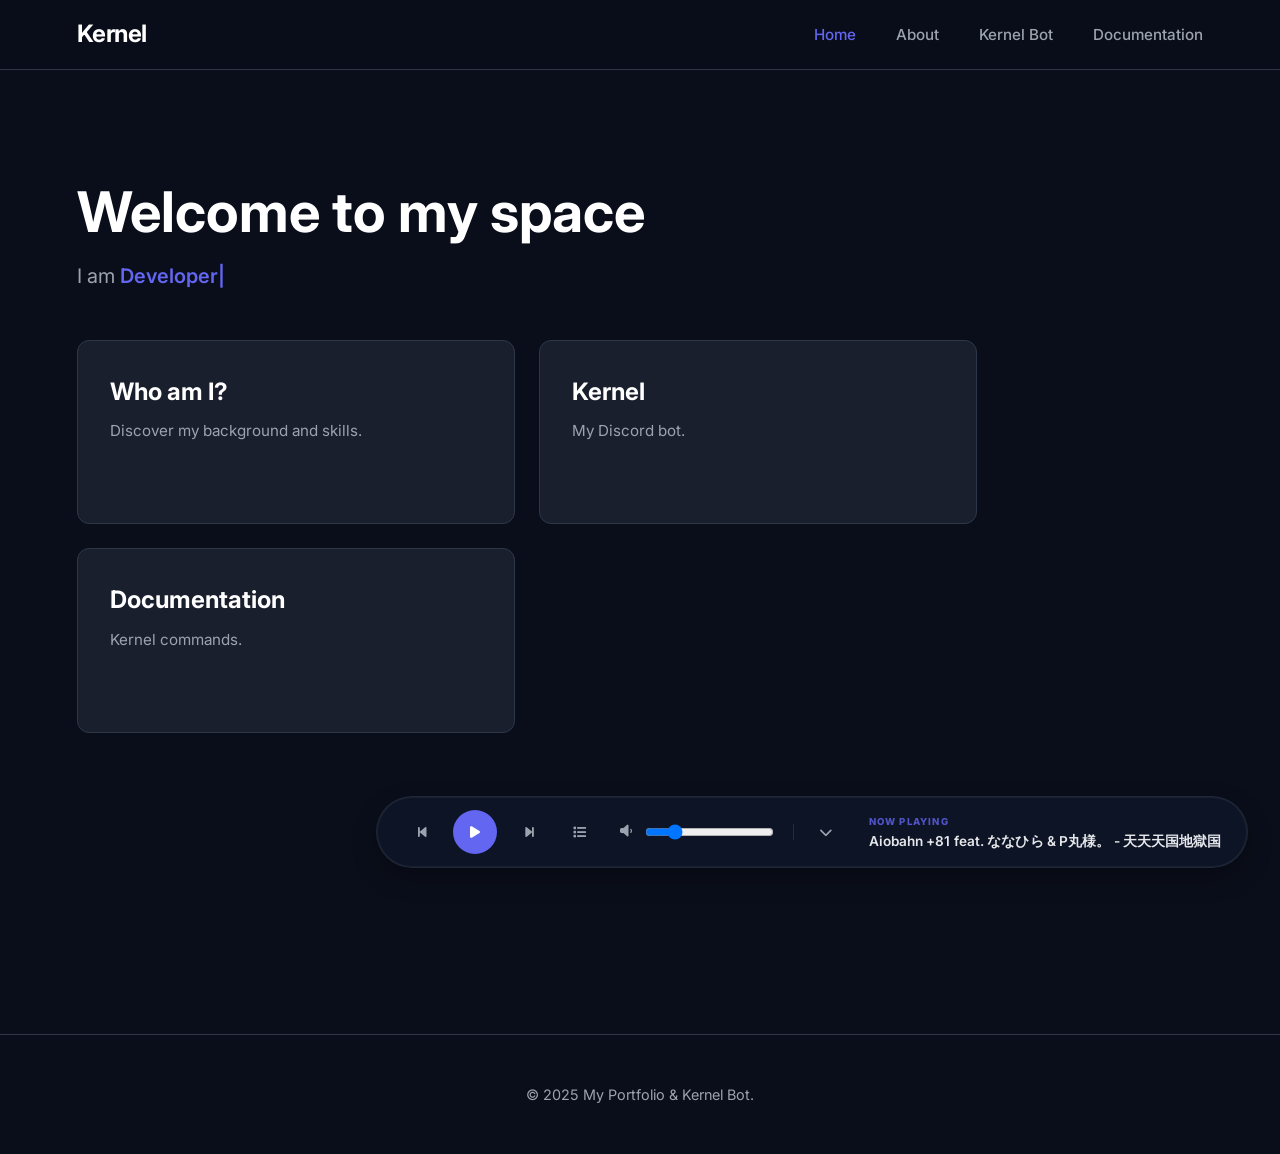
==== commit 9d9309be: "update 06/02/2026 19:08:42,40" ====
--- a/index.html
+++ b/index.html
@@ -1,537 +1,557 @@
-<!DOCTYPE html>
+<!doctype html>
 <html lang="en">
-<head>
-    <meta charset="UTF-8">
-    <meta name="viewport" content="width=device-width, initial-scale=1.0">
+  <head>
+    <meta charset="UTF-8" />
+    <meta name="viewport" content="width=device-width, initial-scale=1.0" />
     <title>Home - My Portfolio</title>
-    <link rel="stylesheet" href="style.css">
-    <link href="https://fonts.googleapis.com/css2?family=Outfit:wght@300;400;600;700&display=swap" rel="stylesheet">
-    <link rel="stylesheet" href="https://cdnjs.cloudflare.com/ajax/libs/font-awesome/6.4.0/css/all.min.css">
-</head>
-<body>
-    <div class="bg-animation">
-        <div class="blob blob-1"></div>
-        <div class="blob blob-2"></div>
-        <div class="blob blob-3"></div>
+    <link
+      href="https://fonts.googleapis.com/css2?family=Inter:wght@300;400;500;600;700&display=swap"
+      rel="stylesheet"
+    />
+    <link
+      rel="stylesheet"
+      href="https://cdnjs.cloudflare.com/ajax/libs/font-awesome/6.4.0/css/all.min.css"
+    />
+    <link rel="stylesheet" href="style.css" />
+  </head>
+  <body>
+    <header id="navbar">
+      <div class="logo">Kernel</div>
+      <nav>
+        <ul>
+          <li>
+            <a href="#home" class="nav-link active" data-target="home">Home</a>
+          </li>
+          <li>
+            <a href="#about" class="nav-link" data-target="about">About</a>
+          </li>
+          <li>
+            <a href="#kernel" class="nav-link" data-target="kernel"
+              >Kernel Bot</a
+            >
+          </li>
+          <li>
+            <a href="#docs" class="nav-link" data-target="docs"
+              >Documentation</a
+            >
+          </li>
+        </ul>
+      </nav>
+    </header>
+
+    <main>
+      <section id="home" class="page-section">
+        <div class="hero">
+          <h1>Welcome to my space</h1>
+          <p>I am <span class="typing-text"></span></p>
+
+          <div class="gallery">
+            <a href="#about" class="card" data-target="about">
+              <div class="card-content">
+                <h3>Who am I?</h3>
+                <p>Discover my background and skills.</p>
+              </div>
+            </a>
+
+            <a href="#kernel" class="card" data-target="kernel">
+              <div class="card-content">
+                <h3>Kernel</h3>
+                <p>My Discord bot.</p>
+              </div>
+            </a>
+
+            <a href="#docs" class="card" data-target="docs">
+              <div class="card-content">
+                <h3>Documentation</h3>
+                <p>Kernel commands.</p>
+              </div>
+            </a>
+          </div>
+        </div>
+      </section>
+
+      <section id="about" class="page-section hidden">
+        <h1>About me</h1>
+        <div class="about-container">
+          <div class="about-text">
+            <p>
+              Hi! I'm a developer passionate about useful or useless projects, I
+              love automating tasks for video games.
+            </p>
+            <p>
+              I love spending time modifying my Kernel bot to add features or
+              commands.
+            </p>
+            <h3>My Skills</h3>
+            <ul>
+              <li>
+                HTML5, CSS3, JavaScript, Python, Node.js (discord.js), Rust
+              </li>
+              <li>Batch, WINGET, PowerShell, GIT</li>
+            </ul>
+          </div>
+          <div class="about-img">
+            <img src="images/About_Me_2.gif" alt="About Me" />
+          </div>
+        </div>
+      </section>
+
+      <section id="kernel" class="page-section hidden">
+        <div class="bot-header">
+          <h1>Kernel Bot</h1>
+        </div>
+
+        <div class="features-grid">
+          <div class="feature-box">
+            <h3>Fast</h3>
+            <p>Built with Node.js for instant responsiveness.</p>
+          </div>
+          <div class="feature-box">
+            <h3>Moderation</h3>
+            <p>Complete tools for logs and automatic mutes.</p>
+          </div>
+          <div class="feature-box">
+            <h3>Ticket System</h3>
+            <p>A simple and effective ticket system.</p>
+          </div>
+        </div>
+
+        <div class="bot-history">
+          <h2>The History of Kernel</h2>
+          <div class="timeline">
+            <div class="timeline-item">
+              <div class="timeline-dot"></div>
+              <div class="timeline-content">
+                <span class="date">July 2025</span>
+                <h3>The Genesis</h3>
+                <p>
+                  Development started. The idea was to create a simple bot to
+                  moderate my own server.
+                </p>
+              </div>
+            </div>
+            <div class="timeline-item">
+              <div class="timeline-dot"></div>
+              <div class="timeline-content">
+                <span class="date">August 2025</span>
+                <h3>Version 2.0</h3>
+                <p>Bot redesign, more stable with fewer errors.</p>
+              </div>
+            </div>
+            <div class="timeline-item">
+              <div class="timeline-dot"></div>
+              <div class="timeline-content">
+                <span class="date">November 2025</span>
+                <h3>Rework</h3>
+                <p>
+                  Complete bot redesign, new foundation, new architecture and
+                  more features.
+                </p>
+              </div>
+            </div>
+            <div class="timeline-item">
+              <div class="timeline-dot"></div>
+              <div class="timeline-content">
+                <span class="date">Future</span>
+                <h3>What's Coming</h3>
+                <p>More features, more innovations.</p>
+              </div>
+            </div>
+          </div>
+        </div>
+      </section>
+
+      <section id="docs" class="page-section hidden">
+        <div class="bot-header">
+          <h1>Kernel Bot Documentation</h1>
+          <p style="color: var(--text-muted); margin-top: 0.5rem">
+            Discover all commands and features of Kernel Bot (Not up to date)
+          </p>
+        </div>
+
+        <div class="docs-category">
+          <h2><i class="fas fa-user-shield"></i> Admin Only Commands</h2>
+          <div class="features-grid">
+            <div class="feature-box">
+              <h3>/alt</h3>
+              <p><strong>Description:</strong> Manages alternative accounts.</p>
+              <p><strong>Permissions:</strong> Admin</p>
+            </div>
+            <div class="feature-box">
+              <h3>/alt-action-config</h3>
+              <p>
+                <strong>Description:</strong> Configure automatic actions for
+                known alt accounts joining.
+              </p>
+              <p><strong>Permissions:</strong> Admin</p>
+            </div>
+            <div class="feature-box">
+              <h3>/antiinvite</h3>
+              <p>
+                <strong>Description:</strong> Configure the Anti-Invite system.
+              </p>
+              <p><strong>Permissions:</strong> Admin</p>
+            </div>
+            <div class="feature-box">
+              <h3>/clear</h3>
+              <p>
+                <strong>Description:</strong> Deletes a specified number of
+                messages from the current channel.
+              </p>
+              <p><strong>Permissions:</strong> Admin</p>
+            </div>
+            <div class="feature-box">
+              <h3>/delwarn</h3>
+              <p>
+                <strong>Description:</strong> Deletes a specific warning by its
+                case ID.
+              </p>
+              <p><strong>Permissions:</strong> Admin</p>
+            </div>
+            <div class="feature-box">
+              <h3>/giveaway</h3>
+              <p><strong>Description:</strong> Manage giveaways.</p>
+              <p><strong>Permissions:</strong> Admin</p>
+            </div>
+            <div class="feature-box">
+              <h3>/greetings</h3>
+              <p>
+                <strong>Description:</strong> Configure welcome and leaving
+                messages.
+              </p>
+              <p><strong>Permissions:</strong> Admin</p>
+            </div>
+            <div class="feature-box">
+              <h3>/history</h3>
+              <p>
+                <strong>Description:</strong> The user to view the history of.
+              </p>
+              <p><strong>Permissions:</strong> Admin</p>
+            </div>
+            <div class="feature-box">
+              <h3>/invite</h3>
+              <p>
+                <strong>Description:</strong> Manages the invite tracking
+                system.
+              </p>
+              <p><strong>Permissions:</strong> Admin</p>
+            </div>
+            <div class="feature-box">
+              <h3>/lock</h3>
+              <p>
+                <strong>Description:</strong> Locks the current channel,
+                preventing members from sending messages.
+              </p>
+              <p><strong>Permissions:</strong> Admin</p>
+            </div>
+            <div class="feature-box">
+              <h3>/logconfig</h3>
+              <p>
+                <strong>Description:</strong> Configure server logs or set the
+                log retention time.
+              </p>
+              <p><strong>Permissions:</strong> Admin</p>
+            </div>
+            <div class="feature-box">
+              <h3>/move</h3>
+              <p>
+                <strong>Description:</strong> Moves a user to another voice or
+                stage channel.
+              </p>
+              <p><strong>Permissions:</strong> Admin</p>
+            </div>
+            <div class="feature-box">
+              <h3>/moveall</h3>
+              <p>
+                <strong>Description:</strong> Moves all connected voice/stage
+                members to the specified channel.
+              </p>
+              <p><strong>Permissions:</strong> Admin</p>
+            </div>
+            <div class="feature-box">
+              <h3>/movefrom</h3>
+              <p>
+                <strong>Description:</strong> Moves all users from one
+                voice/stage channel to another.
+              </p>
+              <p><strong>Permissions:</strong> Admin</p>
+            </div>
+            <div class="feature-box">
+              <h3>/mute</h3>
+              <p>
+                <strong>Description:</strong> Mutes a user for a specified
+                duration.
+              </p>
+              <p><strong>Permissions:</strong> Admin</p>
+            </div>
+            <div class="feature-box">
+              <h3>/poll</h3>
+              <p><strong>Description:</strong> Manage polls.</p>
+              <p><strong>Permissions:</strong> Admin</p>
+            </div>
+            <div class="feature-box">
+              <h3>/purgeuser</h3>
+              <p>
+                <strong>Description:</strong> Deletes a specific number of
+                messages from a targeted user in this channel.
+              </p>
+              <p><strong>Permissions:</strong> Admin</p>
+            </div>
+            <div class="feature-box">
+              <h3>/reactionrole</h3>
+              <p>
+                <strong>Description:</strong> Sets up a reaction role on a
+                message.
+              </p>
+              <p><strong>Permissions:</strong> Admin</p>
+            </div>
+            <div class="feature-box">
+              <h3>/reason</h3>
+              <p>
+                <strong>Description:</strong> Updates the reason for an existing
+                moderation case.
+              </p>
+              <p><strong>Permissions:</strong> Admin</p>
+            </div>
+            <div class="feature-box">
+              <h3>/setlog</h3>
+              <p>
+                <strong>Description:</strong> The channel where logs will be
+                sent.
+              </p>
+              <p><strong>Permissions:</strong> Admin</p>
+            </div>
+            <div class="feature-box">
+              <h3>/showlogconfig</h3>
+              <p>
+                <strong>Description:</strong> Here is how logs are currently
+                configured on this server.
+              </p>
+              <p><strong>Permissions:</strong> Admin</p>
+            </div>
+            <div class="feature-box">
+              <h3>/slowmode</h3>
+              <p>
+                <strong>Description:</strong> Set the slowmode for the current
+                channel.
+              </p>
+              <p><strong>Permissions:</strong> Admin</p>
+            </div>
+            <div class="feature-box">
+              <h3>/ticket</h3>
+              <p><strong>Description:</strong> Manages the ticket system.</p>
+              <p><strong>Permissions:</strong> Admin</p>
+            </div>
+            <div class="feature-box">
+              <h3>/timer</h3>
+              <p><strong>Description:</strong> Manages timers.</p>
+              <p><strong>Permissions:</strong> Admin</p>
+            </div>
+            <div class="feature-box">
+              <h3>/unlock</h3>
+              <p>
+                <strong>Description:</strong> Unlocks the current channel,
+                allowing members to send messages.
+              </p>
+              <p><strong>Permissions:</strong> Admin</p>
+            </div>
+            <div class="feature-box">
+              <h3>/unmute</h3>
+              <p><strong>Description:</strong> Unmutes a user.</p>
+              <p><strong>Permissions:</strong> Admin</p>
+            </div>
+            <div class="feature-box">
+              <h3>/warn</h3>
+              <p><strong>Description:</strong> Warns a user.</p>
+              <p><strong>Permissions:</strong> Admin</p>
+            </div>
+            <div class="feature-box">
+              <h3>/warnconfig</h3>
+              <p>
+                <strong>Description:</strong> Configures the warning system.
+              </p>
+              <p><strong>Permissions:</strong> Admin</p>
+            </div>
+            <div class="feature-box">
+              <h3>/adminhelp</h3>
+              <p><strong>Description:</strong> Displays all admin commands.</p>
+              <p><strong>Permissions:</strong> Admin</p>
+            </div>
+            <div class="feature-box">
+              <h3>/help</h3>
+              <p>
+                <strong>Description:</strong> Displays all available commands.
+              </p>
+              <p><strong>Permissions:</strong> Admin</p>
+            </div>
+          </div>
+        </div>
+
+        <div class="docs-category">
+          <h2>
+            <i class="fas fa-users"></i> Non-Admin Commands (Normal Users)
+          </h2>
+          <div class="features-grid">
+            <div class="feature-box">
+              <h3>/infos</h3>
+              <p>
+                <strong>Description:</strong> Displays all public information
+                for a user (via mention)
+              </p>
+              <p><strong>Permissions:</strong> None</p>
+            </div>
+            <div class="feature-box">
+              <h3>/help</h3>
+              <p><strong>Description:</strong> Displays available commands.</p>
+              <p><strong>Permissions:</strong> None</p>
+            </div>
+          </div>
+        </div>
+
+        <div class="docs-category">
+          <h2><i class="fas fa-rocket"></i> Quick Start Guide</h2>
+          <div class="timeline">
+            <div class="timeline-item">
+              <div class="timeline-dot"></div>
+              <div class="timeline-content">
+                <h3>1. Invite the Bot</h3>
+                <p>
+                  Add Kernel Bot to your Discord server with the necessary
+                  permissions.
+                </p>
+              </div>
+            </div>
+            <div class="timeline-item">
+              <div class="timeline-dot"></div>
+              <div class="timeline-content">
+                <h3>2. Initial Setup</h3>
+                <p>
+                  Use <code>/adminhelp</code> to see all available configuration
+                  commands.
+                </p>
+              </div>
+            </div>
+            <div class="timeline-item">
+              <div class="timeline-dot"></div>
+              <div class="timeline-content">
+                <h3>3. Configure Logs</h3>
+                <p>
+                  Use <code>/logconfig #your-channel</code> to enable moderation
+                  logs.
+                </p>
+              </div>
+            </div>
+            <div class="timeline-item">
+              <div class="timeline-dot"></div>
+              <div class="timeline-content">
+                <h3>4. Customize Messages</h3>
+                <p>
+                  Configure welcome messages with <code>/welcome</code> and
+                  leaving messages with <code>/leaving</code>.
+                </p>
+              </div>
+            </div>
+            <div class="timeline-item">
+              <div class="timeline-dot"></div>
+              <div class="timeline-content">
+                <h3>5. Enable Tickets</h3>
+                <p>
+                  Configure the ticket system with <code>/ticket setup</code>.
+                </p>
+              </div>
+            </div>
+            <div class="timeline-item">
+              <div class="timeline-dot"></div>
+              <div class="timeline-content">
+                <h3>6. Your Turn</h3>
+                <p>
+                  Once configured, you can now use the commands to manage your
+                  server.
+                </p>
+              </div>
+            </div>
+          </div>
+        </div>
+
+        <div class="docs-category">
+          <h2><i class="fas fa-info-circle"></i> Important Information</h2>
+          <div class="about-container" style="margin-top: 20px">
+            <div class="about-text">
+              <h3>Security and Validation</h3>
+              <p style="color: var(--text-muted); margin-bottom: 15px">
+                Kernel Bot integrates advanced security measures:
+              </p>
+              <ul style="list-style: disc; margin-left: 20px">
+                <li>User input validation</li>
+                <li>Rate limiting per command</li>
+                <li>Permission verification before execution</li>
+                <li>Secure error messages</li>
+              </ul>
+            </div>
+            <div class="about-text">
+              <h3>Support and Updates</h3>
+              <p style="color: var(--text-muted); margin-bottom: 15px">
+                The bot is regularly updated with new features and bug fixes.
+              </p>
+              <ul style="list-style: disc; margin-left: 20px">
+                <li>Per-server database</li>
+                <li>Crash reporting directly the dev team</li>
+                <li>Regular updates</li>
+                <li>Modular architecture</li>
+                <li>Compatible Discord.js v14</li>
+              </ul>
+            </div>
+          </div>
+        </div>
+      </section>
+    </main>
+
+    <footer>
+      <p>© 2025 My Portfolio & Kernel Bot.</p>
+    </footer>
+
+    <div class="music-player">
+      <div class="player-controls">
+        <button id="prev-btn" class="control-btn" title="Previous">
+          <i class="fas fa-step-backward"></i>
+        </button>
+        <button id="play-btn" class="control-btn" title="Play/Pause">
+          <i class="fas fa-play"></i>
+        </button>
+        <button id="next-btn" class="control-btn" title="Next">
+          <i class="fas fa-step-forward"></i>
+        </button>
+        <button id="playlist-btn" class="control-btn" title="Playlist">
+          <i class="fas fa-list"></i>
+        </button>
+        <div id="playlist-menu" class="hidden">
+          <div class="playlist-header">Playlist</div>
+          <ul id="track-list"></ul>
+        </div>
+        <div class="volume-container">
+          <i class="fas fa-volume-down volume-icon"></i>
+          <input
+            type="range"
+            id="volume-slider"
+            min="0"
+            max="1"
+            step="0.01"
+            value="0.2"
+          />
+        </div>
+        <button id="minimize-btn" class="control-btn" title="Minimize/Maximize">
+          <i class="fas fa-chevron-down"></i>
+        </button>
+      </div>
+      <div class="song-info">
+        <span class="song-label">Now Playing</span>
+        <div class="song-name-container">
+          <span id="current-song">Loading...</span>
+        </div>
+      </div>
     </div>
 
-    <header id="navbar">
-        <div class="logo">Kernel</div>
-        <nav>
-            <ul>
-                <li><a href="#home" class="nav-link active" data-target="home">Home</a></li>
-                <li><a href="#about" class="nav-link" data-target="about">About</a></li>
-                <li><a href="#kernel" class="nav-link" data-target="kernel">Kernel Bot</a></li>
-                <li><a href="#docs" class="nav-link" data-target="docs">Documentation</a></li>
-            </ul>
-        </nav>
-    </header>
-
-    <main>
-        <!-- HOME SECTION -->
-        <section id="home" class="page-section">
-            <div class="hero">
-                <h1>Welcome to my space</h1>
-                <p>I am <span class="typing-text"></span></p>
-                
-                <div class="gallery">
-                    <a href="#about" class="card card-about" data-target="about">
-                        <div class="card-content">
-                            <h3>Who am I?</h3>
-                            <p>Discover my background and skills.</p>
-                        </div>
-                    </a>
-
-                    <a href="#kernel" class="card card-bot" data-target="kernel">
-                        <div class="card-content">
-                            <h3>Kernel</h3>
-                            <p>My Discord bot.</p>
-                        </div>
-                    </a>
-
-                    <a href="#docs" class="card card-docs" data-target="docs">
-                        <div class="card-content">
-                            <h3>Documentation</h3>
-                            <p>Kernel commands.</p>
-                        </div>
-                    </a>
-                </div>
-            </div>
-        </section>
-
-        <!-- ABOUT SECTION -->
-        <section id="about" class="page-section hidden">
-            <h1>About me</h1>
-            <div class="about-container">
-                <div class="about-text">
-                    <p style="font-size: 1.1rem; margin-bottom: 20px;">
-                        Hi! I'm a developer passionate about useful or useless projects, I love automating tasks for video games.
-                    </p>
-                    <p style="color: #94a3b8; margin-bottom: 20px;">
-                        I love spending time modifying my Kernel bot to add features or commands.
-                    </p>
-                    <h3>My Skills</h3>
-                    <ul style="margin-top: 10px; list-style: disc; margin-left: 20px; color: var(--accent-color);">
-                        <li>HTML5, CSS3, JavaScript, Python, Node.js (discord.js)</li>
-                        <li>Batch, WINGET, PowerShell, GIT</li>
-                    </ul>
-                </div>
-                <div class="about-img">
-                    <img src="images/About_Me_1.gif" alt="About Me">
-                </div>
-            </div>
-        </section>
-
-        <!-- KERNEL BOT SECTION -->
-        <section id="kernel" class="page-section hidden">
-            <div class="bot-header">
-                <h1 style="color: var(--accent-color);">Kernel Bot</h1>
-            </div>
-
-            <div class="features-grid">
-                <div class="feature-box">
-                    <h3>Fast</h3>
-                    <p>Built with Node.js for instant responsiveness.</p>
-                </div>
-                <div class="feature-box">
-                    <h3>Moderation</h3>
-                    <p>Complete tools for logs and automatic mutes.</p>
-                </div>
-                <div class="feature-box">
-                    <h3>Ticket System</h3>
-                    <p>A simple and effective ticket system.</p>
-                </div>
-            </div>
-
-            <!-- HISTORY SECTION -->
-            <div class="bot-history">
-                <h2>The History of Kernel</h2>
-                <div class="timeline">
-                    <div class="timeline-item">
-                        <div class="timeline-dot"></div>
-                        <div class="timeline-content">
-                            <span class="date">July 2025</span>
-                            <h3>The Genesis</h3>
-                            <p>Development started. The idea was to create a simple bot to moderate my own server.</p>
-                        </div>
-                    </div>
-                    <div class="timeline-item">
-                        <div class="timeline-dot"></div>
-                        <div class="timeline-content">
-                            <span class="date">August 2025</span>
-                            <h3>Version 2.0</h3>
-                            <p>Bot redesign, more stable with fewer errors.</p>
-                        </div>
-                    </div>
-                    <div class="timeline-item">
-                        <div class="timeline-dot"></div>
-                        <div class="timeline-content">
-                            <span class="date">November 2025</span>
-                            <h3>Rework</h3>
-                            <p>Complete bot redesign, new foundation, new architecture and more features.</p>
-                        </div>
-                    </div>
-                    <div class="timeline-item">
-                        <div class="timeline-dot"></div>
-                        <div class="timeline-content">
-                            <span class="date">Future</span>
-                            <h3>What's Coming</h3>
-                            <p>More features, more innovations.</p>
-                        </div>
-                    </div>
-                </div>
-            </div>
-        </section>
-
-        <!-- DOCUMENTATION SECTION -->
-        <section id="docs" class="page-section hidden">
-            <div class="bot-header">
-                <h1 style="color: var(--accent-color);">Kernel Bot Documentation</h1>
-                <p style="text-align: center; color: #94a3b8; margin-top: 10px;">
-                    Discover all commands and features of Kernel Bot
-                </p>
-            </div>
-
-            <!-- Admin Only Commands -->
-            <div class="docs-category">
-                <h2><i class="fas fa-user-shield"></i> Admin Only Commands</h2>
-                <div class="features-grid">
-                    <div class="feature-box">
-                        <h3>/clear</h3>
-                        <p><strong>Description:</strong> Deletes messages in a channel.</p>
-                        <p><strong>Permissions:</strong> Administrator</p>
-                    </div>
-                    <div class="feature-box">
-                        <h3>/mute</h3>
-                        <p><strong>Description:</strong> Mutes a user.</p>
-                        <p><strong>Permissions:</strong> Administrator</p>
-                    </div>
-                    <div class="feature-box">
-                        <h3>/unmute</h3>
-                        <p><strong>Description:</strong> Unmutes a user.</p>
-                        <p><strong>Permissions:</strong> Administrator</p>
-                    </div>
-                    <div class="feature-box">
-                        <h3>/warn</h3>
-                        <p><strong>Description:</strong> Warns a user.</p>
-                        <p><strong>Permissions:</strong> Administrator</p>
-                    </div>
-                    <div class="feature-box">
-                        <h3>/warnconfig</h3>
-                        <p><strong>Description:</strong> Configures the warning system.</p>
-                        <p><strong>Permissions:</strong> Administrator</p>
-                    </div>
-                    <div class="feature-box">
-                        <h3>/delwarn</h3>
-                        <p><strong>Description:</strong> Deletes a warning.</p>
-                        <p><strong>Permissions:</strong> Administrator</p>
-                    </div>
-                    <div class="feature-box">
-                        <h3>/purgeuser</h3>
-                        <p><strong>Description:</strong> Deletes ALL messages from a specific user.</p>
-                        <p><strong>Permissions:</strong> Administrator</p>
-                    </div>
-                    <div class="feature-box">
-                        <h3>/history</h3>
-                        <p><strong>Description:</strong> Displays sanctions history.</p>
-                        <p><strong>Permissions:</strong> Administrator</p>
-                    </div>
-                    <div class="feature-box">
-                        <h3>/reason</h3>
-                        <p><strong>Description:</strong> Modifies the reason for a sanction.</p>
-                        <p><strong>Permissions:</strong> Administrator</p>
-                    </div>
-                    <div class="feature-box">
-                        <h3>/slowmode</h3>
-                        <p><strong>Description:</strong> Enables slow mode on a channel.</p>
-                        <p><strong>Permissions:</strong> Administrator</p>
-                    </div>
-                    <div class="feature-box">
-                        <h3>/welcome message</h3>
-                        <p><strong>Description:</strong> Configures the welcome message.</p>
-                        <p><strong>Permissions:</strong> Administrator</p>
-                    </div>
-                    <div class="feature-box">
-                        <h3>/welcome channel</h3>
-                        <p><strong>Description:</strong> Sets the welcome channel.</p>
-                        <p><strong>Permissions:</strong> Administrator</p>
-                    </div>
-                    <div class="feature-box">
-                        <h3>/welcome test</h3>
-                        <p><strong>Description:</strong> Tests the welcome message.</p>
-                        <p><strong>Permissions:</strong> Administrator</p>
-                    </div>
-                    <div class="feature-box">
-                        <h3>/welcome image</h3>
-                        <p><strong>Description:</strong> Configures the welcome image.</p>
-                        <p><strong>Permissions:</strong> Administrator</p>
-                    </div>
-                    <div class="feature-box">
-                        <h3>/leaving channel</h3>
-                        <p><strong>Description:</strong> Sets the leaving messages channel.</p>
-                        <p><strong>Permissions:</strong> Administrator</p>
-                    </div>
-                    <div class="feature-box">
-                        <h3>/leaving message</h3>
-                        <p><strong>Description:</strong> Configures the leaving message.</p>
-                        <p><strong>Permissions:</strong> Administrator</p>
-                    </div>
-                    <div class="feature-box">
-                        <h3>/leaving test</h3>
-                        <p><strong>Description:</strong> Tests the leaving message.</p>
-                        <p><strong>Permissions:</strong> Administrator</p>
-                    </div>
-                    <div class="feature-box">
-                        <h3>/logconfig</h3>
-                        <p><strong>Description:</strong> Configures the log system.</p>
-                        <p><strong>Permissions:</strong> Administrator</p>
-                    </div>
-                    <div class="feature-box">
-                        <h3>/showlogconfig</h3>
-                        <p><strong>Description:</strong> Displays the log configuration.</p>
-                        <p><strong>Permissions:</strong> Administrator</p>
-                    </div>
-                    <div class="feature-box">
-                        <h3>/setlog</h3>
-                        <p><strong>Description:</strong> Sets a specific log channel.</p>
-                        <p><strong>Permissions:</strong> Administrator</p>
-                    </div>
-                    <div class="feature-box">
-                        <h3>/ticket setup</h3>
-                        <p><strong>Description:</strong> Configures the ticket system.</p>
-                        <p><strong>Permissions:</strong> Administrator</p>
-                    </div>
-                    <div class="feature-box">
-                        <h3>/ticket send</h3>
-                        <p><strong>Description:</strong> Sends the ticket panel.</p>
-                        <p><strong>Permissions:</strong> Administrator</p>
-                    </div>
-                    <div class="feature-box">
-                        <h3>/set-invite-log</h3>
-                        <p><strong>Description:</strong> Configures the invitation log.</p>
-                        <p><strong>Permissions:</strong> Administrator</p>
-                    </div>
-                    <div class="feature-box">
-                        <h3>/invites list</h3>
-                        <p><strong>Description:</strong> Displays the invitations list.</p>
-                        <p><strong>Permissions:</strong> Administrator</p>
-                    </div>
-                    <div class="feature-box">
-                        <h3>/invites leaderboard</h3>
-                        <p><strong>Description:</strong> Displays the invitations leaderboard.</p>
-                        <p><strong>Permissions:</strong> Administrator</p>
-                    </div>
-                    <div class="feature-box">
-                        <h3>/invites user</h3>
-                        <p><strong>Description:</strong> Displays a user's invitations.</p>
-                        <p><strong>Permissions:</strong> Administrator</p>
-                    </div>
-                    <div class="feature-box">
-                        <h3>/adminhelp</h3>
-                        <p><strong>Description:</strong> Displays all administrator commands.</p>
-                        <p><strong>Permissions:</strong> Administrator</p>
-                    </div>
-                    <div class="feature-box">
-                        <h3>/help</h3>
-                        <p><strong>Description:</strong> Displays all available commands.</p>
-                        <p><strong>Permissions:</strong> Administrator</p>
-                    </div>
-                    <div class="feature-box">
-                        <h3>/poll new</h3>
-                        <p><strong>Description:</strong> Creates a new poll.</p>
-                        <p><strong>Permissions:</strong> Administrator</p>
-                    </div>
-                    <div class="feature-box">
-                        <h3>/poll end</h3>
-                        <p><strong>Description:</strong> Ends a poll.</p>
-                        <p><strong>Permissions:</strong> Administrator</p>
-                    </div>
-                    <div class="feature-box">
-                        <h3>/giveaway reroll</h3>
-                        <p><strong>Description:</strong> Rerolls a giveaway.</p>
-                        <p><strong>Permissions:</strong> Administrator</p>
-                    </div>
-                    <div class="feature-box">
-                        <h3>/giveaway start</h3>
-                        <p><strong>Description:</strong> Starts a giveaway.</p>
-                        <p><strong>Permissions:</strong> Administrator</p>
-                    </div>
-                    <div class="feature-box">
-                        <h3>/giveaway end</h3>
-                        <p><strong>Description:</strong> Ends a giveaway.</p>
-                        <p><strong>Permissions:</strong> Administrator</p>
-                    </div>
-                    <div class="feature-box">
-                        <h3>/alt add</h3>
-                        <p><strong>Description:</strong> Adds an alt account to the list.</p>
-                        <p><strong>Permissions:</strong> Administrator</p>
-                    </div>
-                    <div class="feature-box">
-                        <h3>/alt list</h3>
-                        <p><strong>Description:</strong> Displays the alt accounts list.</p>
-                        <p><strong>Permissions:</strong> Administrator</p>
-                    </div>
-                    <div class="feature-box">
-                        <h3>/alt remove</h3>
-                        <p><strong>Description:</strong> Removes an alt account from the list.</p>
-                        <p><strong>Permissions:</strong> Administrator</p>
-                    </div>
-                    <div class="feature-box">
-                        <h3>/alt-action-config disable</h3>
-                        <p><strong>Description:</strong> Disables anti-alt actions.</p>
-                        <p><strong>Permissions:</strong> Administrator</p>
-                    </div>
-                    <div class="feature-box">
-                        <h3>/alt-action-config enable</h3>
-                        <p><strong>Description:</strong> Enables anti-alt actions.</p>
-                        <p><strong>Permissions:</strong> Administrator</p>
-                    </div>
-                    <div class="feature-box">
-                        <h3>/alt-action-config set</h3>
-                        <p><strong>Description:</strong> Configures anti-alt actions.</p>
-                        <p><strong>Permissions:</strong> Administrator</p>
-                    </div>
-                    <div class="feature-box">
-                        <h3>/alt-action-config status</h3>
-                        <p><strong>Description:</strong> Displays anti-alt configuration status.</p>
-                        <p><strong>Permissions:</strong> Administrator</p>
-                    </div>
-                    <div class="feature-box">
-                        <h3>/lock</h3>
-                        <p><strong>Description:</strong> Locks a channel.</p>
-                        <p><strong>Permissions:</strong> Administrator</p>
-                    </div>
-                    <div class="feature-box">
-                        <h3>/unlock</h3>
-                        <p><strong>Description:</strong> Unlocks a channel.</p>
-                        <p><strong>Permissions:</strong> Administrator</p>
-                    </div>
-                    <div class="feature-box">
-                        <h3>/move</h3>
-                        <p><strong>Description:</strong> Moves a user to a voice channel.</p>
-                        <p><strong>Permissions:</strong> Administrator</p>
-                    </div>
-                    <div class="feature-box">
-                        <h3>/moveall</h3>
-                        <p><strong>Description:</strong> Moves all users from a channel.</p>
-                        <p><strong>Permissions:</strong> Administrator</p>
-                    </div>
-                    <div class="feature-box">
-                        <h3>/moveall2</h3>
-                        <p><strong>Description:</strong> Moves all users from ALL voice channels to a single voice channel.</p>
-                        <p><strong>Permissions:</strong> Administrator</p>
-                    </div>
-                    <div class="feature-box">
-                        <h3>/timer delete</h3>
-                        <p><strong>Description:</strong> Deletes a timer.</p>
-                        <p><strong>Permissions:</strong> Administrator</p>
-                    </div>
-                    <div class="feature-box">
-                        <h3>/timer edit</h3>
-                        <p><strong>Description:</strong> Edits a timer.</p>
-                        <p><strong>Permissions:</strong> Administrator</p>
-                    </div>
-                    <div class="feature-box">
-                        <h3>/timer list</h3>
-                        <p><strong>Description:</strong> Displays the timers list.</p>
-                        <p><strong>Permissions:</strong> Administrator</p>
-                    </div>
-                    <div class="feature-box">
-                        <h3>/pause</h3>
-                        <p><strong>Description:</strong> Pauses a timer.</p>
-                        <p><strong>Permissions:</strong> Administrator</p>
-                    </div>
-                    <div class="feature-box">
-                        <h3>/timer setup</h3>
-                        <p><strong>Description:</strong> Sets up a new timer.</p>
-                        <p><strong>Permissions:</strong> Administrator</p>
-                    </div>
-                    <div class="feature-box">
-                        <h3>/timer toggle</h3>
-                        <p><strong>Description:</strong> Toggles a timer.</p>
-                        <p><strong>Permissions:</strong> Administrator</p>
-                    </div>
-                </div>
-            </div>
-
-            <div class="docs-category">
-                <h2><i class="fas fa-users"></i> Non-Admin Commands (Normal Users)</h2>
-                <div class="features-grid">
-                    <div class="feature-box">
-                        <h3>/info</h3>
-                        <p><strong>Description:</strong> Displays information about a person.</p>
-                        <p><strong>Permissions:</strong> Aucune</p>
-                    </div>
-                    <div class="feature-box">
-                        <h3>/help</h3>
-                        <p><strong>Description:</strong> Displays available commands.</p>
-                        <p><strong>Permissions:</strong> Aucune</p>
-                    </div>
-                </div>
-            </div>
-
-            <!-- Quick Start Guide -->
-            <div class="docs-category">
-                <h2><i class="fas fa-rocket"></i> Quick Start Guide</h2>
-                <div class="timeline">
-                    <div class="timeline-item">
-                        <div class="timeline-dot"></div>
-                        <div class="timeline-content">
-                            <h3>1. Invite the Bot</h3>
-                            <p>Add Kernel Bot to your Discord server with the necessary permissions.</p>
-                        </div>
-                    </div>
-                    <div class="timeline-item">
-                        <div class="timeline-dot"></div>
-                        <div class="timeline-content">
-                            <h3>2. Initial Setup</h3>
-                            <p>Use <code>/adminhelp</code> to see all available configuration commands.</p>
-                        </div>
-                    </div>
-                    <div class="timeline-item">
-                        <div class="timeline-dot"></div>
-                        <div class="timeline-content">
-                            <h3>3. Configure Logs</h3>
-                            <p>Use <code>/logconfig #your-channel</code> to enable moderation logs.</p>
-                        </div>
-                    </div>
-                    <div class="timeline-item">
-                        <div class="timeline-dot"></div>
-                        <div class="timeline-content">
-                            <h3>4. Customize Messages</h3>
-                            <p>Configure welcome messages with <code>/welcome</code> and leaving messages with <code>/leaving</code>.</p>
-                        </div>
-                    </div>
-                    <div class="timeline-item">
-                        <div class="timeline-dot"></div>
-                        <div class="timeline-content">
-                            <h3>5. Enable Tickets</h3>
-                            <p>Configure the ticket system with <code>/ticket setup</code>.</p>
-                        </div>
-                    </div>
-                    <div class="timeline-item">
-                        <div class="timeline-dot"></div>
-                        <div class="timeline-content">
-                            <h3>6. Your Turn</h3>
-                            <p>Once configured, you can now use the commands to manage your server.</p>
-                        </div>
-                    </div>
-                </div>
-            </div>
-
-            <!-- Additional Information -->
-            <div class="docs-category">
-                <h2><i class="fas fa-info-circle"></i> Important Information</h2>
-                <div class="about-container" style="margin-top: 20px;">
-                    <div class="about-text">
-                        <h3>Security and Validation</h3>
-                        <p style="color: #94a3b8; margin-bottom: 15px;">
-                            Kernel Bot integrates advanced security measures:
-                        </p>
-                        <ul style="list-style: disc; margin-left: 20px; color: var(--accent-color);">
-                            <li>User input validation</li>
-                            <li>Rate limiting per command</li>
-                            <li>Permission verification before execution</li>
-                            <li>Secure error messages</li>
-                        </ul>
-                    </div>
-                    <div class="about-text">
-                        <h3>Support and Updates</h3>
-                        <p style="color: #94a3b8; margin-bottom: 15px;">
-                            The bot is regularly updated with new features and bug fixes.
-                        </p>
-                        <ul style="list-style: disc; margin-left: 20px; color: var(--accent-color);">
-                            <li>Per-server database</li>
-                            <li>Crash reporting directly the dev team</li>
-                            <li>Regular updates</li>
-                            <li>Modular architecture</li>
-                            <li>Compatible Discord.js v14</li>
-                        </ul>
-                    </div>
-                </div>
-            </div>
-        </section>
-    </main>
-
-    <footer>
-        <p>© 2025 My Portfolio & Kernel Bot.</p>
-    </footer>
-
-    <div class="music-player">
-        <div class="player-controls">
-            <button id="play-btn" title="Play/Pause">
-                <i class="fas fa-play"></i>
-            </button>
-            <div class="volume-container">
-                <i class="fas fa-volume-down volume-icon"></i>
-                <input type="range" id="volume-slider" min="0" max="1" step="0.01" value="0.2">
-            </div>
-        </div>
-        <div class="song-info">
-            <span id="current-song">Loading...</span>
-        </div>
-    </div>
-
+    <script src="music.js"></script>
     <script src="script.js"></script>
-</body>
-</html>+  </body>
+</html>
--- a/style.css
+++ b/style.css
@@ -1,33 +1,34 @@
-/* --- VARIABLES & RESET --- */
 :root {
-  --bg-color: #0f172a;
-  --card-bg: rgba(30, 41, 59, 0.7);
-  --text-color: #f8fafc;
-  --text-muted: #94a3b8;
-  --accent-color: #818cf8;
-  --accent-glow: rgba(99, 102, 241, 0.5);
-  --nav-height: 80px;
-  --font-main: 'Outfit', sans-serif;
+  --bg-color: #0a0e1a;
+  --bg-secondary: #111827;
+  --card-bg: #1a1f2e;
+  --text-color: #e5e7eb;
+  --text-muted: #9ca3af;
+  --accent-color: #6366f1;
+  --border-color: #2d3748;
+  --nav-height: 70px;
 }
 
 * {
   margin: 0;
   padding: 0;
   box-sizing: border-box;
-  font-family: var(--font-main);
 }
 
 body {
   background-color: var(--bg-color);
   color: var(--text-color);
   line-height: 1.6;
+  font-family:
+    "Inter",
+    -apple-system,
+    BlinkMacSystemFont,
+    sans-serif;
   overflow-x: hidden;
-  position: relative;
-}
-
-/* --- CUSTOM SCROLLBAR --- */
+}
+
 ::-webkit-scrollbar {
-  width: 10px;
+  width: 8px;
 }
 
 ::-webkit-scrollbar-track {
@@ -35,97 +36,41 @@
 }
 
 ::-webkit-scrollbar-thumb {
-  background: #334155;
-  border-radius: 5px;
+  background: #374151;
+  border-radius: 4px;
 }
 
 ::-webkit-scrollbar-thumb:hover {
-  background: var(--accent-color);
-}
-
-/* --- UTILITIES --- */
+  background: #4b5563;
+}
+
 .hidden {
   display: none !important;
-}
-
-/* --- ANIMATED BACKGROUND --- */
-.bg-animation {
-  position: fixed;
-  top: 0;
-  left: 0;
-  width: 100vw;
-  height: 100vh;
-  z-index: -1;
-  overflow: hidden;
-  background: #0f172a;
-}
-
-.blob {
-  position: absolute;
-  border-radius: 50%;
-  filter: blur(80px);
-  opacity: 0.6;
-  animation: float 10s infinite alternate;
-}
-
-.blob-1 {
-  top: -10%;
-  left: -10%;
-  width: 500px;
-  height: 500px;
-  background: #4f46e5;
-  animation-delay: 0s;
-}
-
-.blob-2 {
-  bottom: -10%;
-  right: -10%;
-  width: 400px;
-  height: 400px;
-  background: #ec4899;
-  animation-delay: 2s;
-}
-
-.blob-3 {
-  top: 40%;
-  left: 40%;
-  width: 300px;
-  height: 300px;
-  background: #06b6d4;
-  animation-delay: 4s;
-}
-
-@keyframes float {
-  0% { transform: translate(0, 0) scale(1); }
-  100% { transform: translate(30px, 50px) scale(1.1); }
 }
 
 a {
   text-decoration: none;
   color: inherit;
-  transition: all 0.3s ease;
 }
 
 ul {
   list-style: none;
 }
 
-/* --- NAVIGATION (Glassmorphism) --- */
 header {
   position: fixed;
   top: 0;
   width: 100%;
   height: var(--nav-height);
-  background: rgba(15, 23, 42, 0.6);
-  backdrop-filter: blur(16px);
-  -webkit-backdrop-filter: blur(16px);
+  background-color: rgba(10, 14, 26, 0.95);
+  backdrop-filter: blur(10px);
   display: flex;
   justify-content: space-between;
   align-items: center;
-  padding: 0 8%;
+  padding: 0 6%;
   z-index: 1000;
-  border-bottom: 1px solid rgba(255, 255, 255, 0.1);
-  transition: transform 0.3s ease-in-out;
+  border-bottom: 1px solid var(--border-color);
+  transition: transform 0.3s ease;
 }
 
 header.hide {
@@ -133,534 +78,646 @@
 }
 
 .logo {
-  font-size: 1.8rem;
+  font-size: 1.5rem;
   font-weight: 700;
-  background: linear-gradient(90deg, #fff, var(--accent-color));
-  background-clip: text;
-  -webkit-background-clip: text;
-  -webkit-text-fill-color: transparent;
+  color: #fff;
   letter-spacing: -0.5px;
 }
 
 nav ul {
   display: flex;
-  gap: 40px;
+  gap: 2.5rem;
 }
 
 nav a {
-  font-weight: 600;
-  font-size: 1rem;
-  color: var(--text-muted);
-  position: relative;
-}
-
-nav a:hover, nav a.active {
-  color: #fff;
-}
-
-nav a::after {
-  content: "";
-  position: absolute;
-  width: 0;
-  height: 2px;
-  bottom: -5px;
-  left: 50%;
-  transform: translateX(-50%);
-  background-color: var(--accent-color);
-  transition: width 0.3s ease;
-  box-shadow: 0 0 10px var(--accent-color);
-}
-
-nav a:hover::after,
-nav a.active::after {
-  width: 100%;
-}
-
-/* --- MAIN CONTENT --- */
+  font-weight: 500;
+  font-size: 0.95rem;
+  color: var(--text-muted);
+  transition: color 0.2s;
+}
+
+nav a:hover,
+nav a.active {
+  color: #fff;
+}
+
+nav a.active {
+  color: var(--accent-color);
+}
+
 main {
   margin-top: var(--nav-height);
   min-height: 100vh;
-  padding: 4rem 8%;
+  padding: 3rem 6%;
+  max-width: 1400px;
+  margin-left: auto;
+  margin-right: auto;
 }
 
 .page-section {
-  animation: slideUp 0.8s cubic-bezier(0.2, 0.8, 0.2, 1);
-}
-
-@keyframes slideUp {
-  from { opacity: 0; transform: translateY(40px); }
-  to { opacity: 1; transform: translateY(0); }
-}
-
-/* --- HERO SECTION --- */
+  animation: fadeIn 0.5s ease;
+}
+
+@keyframes fadeIn {
+  from {
+    opacity: 0;
+    transform: translateY(20px);
+  }
+  to {
+    opacity: 1;
+    transform: translateY(0);
+  }
+}
+
 .hero {
-  text-align: center;
-  margin: 2rem auto 60px auto;
-  max-width: 800px;
+  padding: 4rem 0;
+  max-width: 900px;
 }
 
 .hero h1 {
-  font-size: 3rem;
+  font-size: 3.5rem;
   line-height: 1.1;
-  margin-bottom: 1.5rem;
+  margin-bottom: 1rem;
   font-weight: 700;
-  background: linear-gradient(to right, #fff, #94a3b8);
-  -webkit-background-clip: text;
-  background-clip: text;
-  -webkit-text-fill-color: transparent;
+  color: #fff;
 }
 
 .hero p {
-  font-size: 1.2rem;
+  font-size: 1.25rem;
   color: var(--text-muted);
   margin-bottom: 3rem;
-  min-height: 1.6em;
 }
 
 .typing-text {
   color: var(--accent-color);
   font-weight: 600;
-  position: relative;
 }
 
 .typing-text::after {
   content: "|";
-  position: absolute;
-  right: -8px;
-  color: var(--text-color);
   animation: blink 0.7s infinite;
 }
 
 @keyframes blink {
-  0%, 100% { opacity: 1; }
-  50% { opacity: 0; }
-}
-
-/* --- GALLERY CARDS --- */
+  0%,
+  100% {
+    opacity: 1;
+  }
+  50% {
+    opacity: 0;
+  }
+}
+
 .gallery {
   display: grid;
-  grid-template-columns: repeat(auto-fit, minmax(320px, 1fr));
-  gap: 40px;
-  margin-top: 20px;
+  grid-template-columns: repeat(auto-fit, minmax(300px, 1fr));
+  gap: 1.5rem;
+  margin-top: 2rem;
 }
 
 .card {
   background-color: var(--card-bg);
-  border-radius: 24px;
+  border-radius: 12px;
+  padding: 2rem;
+  border: 1px solid var(--border-color);
+  transition: all 0.2s ease;
+  cursor: pointer;
+}
+
+.card:hover {
+  border-color: var(--accent-color);
+  transform: translateY(-2px);
+}
+
+.card h3 {
+  font-size: 1.5rem;
+  margin-bottom: 0.5rem;
+  color: #fff;
+}
+
+.card p {
+  color: var(--text-muted);
+  font-size: 0.95rem;
+}
+
+#about h1,
+#kernel h1,
+#docs h1 {
+  font-size: 2.5rem;
+  margin-bottom: 2rem;
+  color: #fff;
+}
+
+.about-container {
+  display: grid;
+  grid-template-columns: 1fr 1fr;
+  gap: 3rem;
+  margin-top: 2rem;
+}
+
+.about-text p {
+  margin-bottom: 1rem;
+  color: var(--text-muted);
+}
+
+.about-text h3 {
+  font-size: 1.25rem;
+  margin: 1.5rem 0 1rem 0;
+  color: #fff;
+}
+
+.about-text ul {
+  list-style: disc;
+  margin-left: 1.5rem;
+  color: var(--text-muted);
+}
+
+.about-text ul li {
+  margin-bottom: 0.5rem;
+}
+
+.about-img {
+  border-radius: 12px;
   overflow: hidden;
-  cursor: pointer;
-  transition: all 0.4s cubic-bezier(0.175, 0.885, 0.32, 1.275);
-  position: relative;
-  height: 300px;
-  display: flex;
-  align-items: flex-end;
-  padding: 25px;
-  border: 1px solid rgba(255, 255, 255, 0.05);
-  box-shadow: 0 20px 40px rgba(0, 0, 0, 0.2);
-}
-
-.card-about {
-  background: linear-gradient(to top, rgba(15, 23, 42, 0.9), transparent),
-    url("images/About_Me.jpg");
-  background-size: cover;
-  background-position: center;
-}
-
-.card-bot {
-  background: linear-gradient(to top, rgba(15, 23, 42, 0.9), transparent),
-    url("images/Kernel_1.png");
-  background-size: cover;
-  background-position: center;
-}
-
-.card-docs {
-  background: linear-gradient(to top, rgba(15, 23, 42, 0.9), transparent),
-    url("images/reading.jpg");
-  background-size: cover;
-  background-position: center;
-}
-
-.card:hover {
-  transform: translateY(-10px) scale(1.02);
-  box-shadow: 0 30px 60px rgba(99, 102, 241, 0.25);
-  border-color: var(--accent-color);
-}
-
-.card-content {
-  width: 100%;
-  z-index: 2;
-}
-
-.card h3 {
-  font-size: 1.8rem;
-  margin-bottom: 8px;
-  color: #fff;
-  text-shadow: 0 2px 4px rgba(0,0,0,0.3);
-}
-
-.card p {
-  font-size: 1rem;
-  color: #cbd5e1;
-  opacity: 0.9;
-}
-
-/* --- ABOUT PAGE --- */
-.about-container {
-  display: flex;
-  flex-wrap: wrap;
-  gap: 60px;
-  align-items: center;
-  margin-top: 40px;
-  background: rgba(255, 255, 255, 0.03);
-  padding: 40px;
-  border-radius: 30px;
-  border: 1px solid rgba(255, 255, 255, 0.05);
-}
-
-.about-text {
-  flex: 1;
-  min-width: 300px;
-}
-
-.about-text h3 {
-  font-size: 1.5rem;
-  margin-bottom: 15px;
-  color: #fff;
-}
-
-.about-text ul li {
-  margin-bottom: 10px;
-  font-size: 1.1rem;
-}
-
-.about-img {
-  flex: 1;
-  min-width: 300px;
-  max-width: 400px;
+  border: 1px solid var(--border-color);
   height: 400px;
-  position: relative;
-  border-radius: 20px;
-  overflow: hidden;
-  border: 1px solid rgba(255, 255, 255, 0.1);
 }
 
 .about-img img {
   width: 100%;
   height: 100%;
   object-fit: cover;
-  border-radius: inherit;
-  z-index: 1;
-}
-
-.about-img::after {
+}
+
+.bot-header {
+  margin-bottom: 3rem;
+}
+
+.bot-header h1 {
+  color: var(--accent-color);
+}
+
+.features-grid {
+  display: grid;
+  grid-template-columns: repeat(auto-fill, minmax(280px, 1fr));
+  gap: 1.5rem;
+  margin-bottom: 3rem;
+}
+
+.feature-box {
+  background: var(--card-bg);
+  padding: 1.5rem;
+  border-radius: 12px;
+  border: 1px solid var(--border-color);
+  transition: all 0.2s;
+}
+
+.feature-box:hover {
+  border-color: var(--accent-color);
+}
+
+.feature-box h3 {
+  font-size: 1.1rem;
+  margin-bottom: 0.5rem;
+  color: #fff;
+}
+
+.feature-box p {
+  color: var(--text-muted);
+  font-size: 0.9rem;
+}
+
+.feature-box strong {
+  color: #fff;
+}
+
+.bot-history {
+  margin-top: 4rem;
+}
+
+.bot-history h2 {
+  font-size: 2rem;
+  margin-bottom: 2rem;
+  color: #fff;
+}
+
+.timeline {
+  position: relative;
+  padding-left: 2rem;
+}
+
+.timeline::before {
   content: "";
   position: absolute;
-  inset: 0;
-  background: radial-gradient(circle at 50% 50%, var(--accent-glow), transparent 70%);
-  opacity: 0.4;
-}
-
-/* --- KERNEL BOT PAGE --- */
-.bot-header {
-  text-align: center;
-  margin-bottom: 80px;
-}
-
-.bot-header h1 {
-  font-size: 2.5rem;
-  margin-bottom: 1rem;
-  background: linear-gradient(to right, var(--accent-color), #ec4899);
-  background-clip: text;
-  -webkit-background-clip: text;
-  -webkit-text-fill-color: transparent;
-}
-
-.features-grid {
-  display: grid;
-  grid-template-columns: repeat(auto-fit, minmax(280px, 1fr));
-  gap: 30px;
-}
-
-.feature-box {
-  background: rgba(30, 41, 59, 0.6);
-  padding: 40px 30px;
-  border-radius: 20px;
-  border: 1px solid rgba(255, 255, 255, 0.05);
-  transition: 0.3s;
+  left: 0;
+  top: 0;
+  bottom: 0;
+  width: 2px;
+  background: var(--border-color);
+}
+
+.timeline-item {
   position: relative;
-  overflow: hidden;
-}
-
-.feature-box:hover {
-  transform: translateY(-5px);
-  background: rgba(30, 41, 59, 0.8);
-  border-color: var(--accent-color);
-  box-shadow: 0 10px 30px rgba(0,0,0,0.2);
-}
-
-.feature-box h3 {
-  font-size: 1.4rem;
-  margin-bottom: 15px;
-  color: #fff;
-  display: flex;
-  align-items: center;
-  gap: 10px;
-}
-
-.feature-box p {
-  color: var(--text-muted);
-}
-
-.btn-invite {
-  display: inline-flex;
-  align-items: center;
-  gap: 10px;
-  margin-top: 40px;
-  padding: 18px 50px;
-  background: linear-gradient(135deg, var(--accent-color), #6366f1);
-  color: white;
-  border-radius: 50px;
-  font-weight: 700;
-  font-size: 1.1rem;
-  box-shadow: 0 10px 25px var(--accent-glow);
-  transition: all 0.3s ease;
-}
-
-.btn-invite:hover {
-  transform: translateY(-3px) scale(1.05);
-  box-shadow: 0 20px 40px var(--accent-glow);
-}
-
-/* --- DOCS CATEGORY --- */
+  margin-bottom: 2rem;
+}
+
+.timeline-dot {
+  position: absolute;
+  left: -2.4rem;
+  top: 0.3rem;
+  width: 12px;
+  height: 12px;
+  background: var(--accent-color);
+  border-radius: 50%;
+}
+
+.timeline-content .date {
+  display: block;
+  font-size: 0.85rem;
+  font-weight: 600;
+  color: var(--accent-color);
+  margin-bottom: 0.5rem;
+  text-transform: uppercase;
+}
+
+.timeline-content h3 {
+  font-size: 1.25rem;
+  margin-bottom: 0.5rem;
+  color: #fff;
+}
+
+.timeline-content p {
+  color: var(--text-muted);
+}
+
 .docs-category {
-  margin-bottom: 60px;
+  margin-bottom: 3rem;
 }
 
 .docs-category h2 {
-  font-size: 1.8rem;
-  margin-bottom: 30px;
-  color: var(--accent-color);
-}
-
-/* --- FOOTER --- */
+  font-size: 1.5rem;
+  margin-bottom: 1.5rem;
+  color: #fff;
+  display: flex;
+  align-items: center;
+  gap: 0.5rem;
+}
+
+.docs-category h2 i {
+  color: var(--accent-color);
+}
+
 footer {
   text-align: center;
-  padding: 60px 0;
-  color: #64748b;
+  padding: 3rem 0;
+  color: var(--text-muted);
   font-size: 0.9rem;
-  border-top: 1px solid rgba(255, 255, 255, 0.05);
-  margin-top: 80px;
-  background: rgba(15, 23, 42, 0.8);
-}
-
-/* Responsive */
-@media (max-width: 768px) {
-  .hero h1 { font-size: 2.5rem; }
-  nav { display: none; }
-  header { justify-content: center; height: 60px; }
-  .logo { font-size: 1.5rem; }
-  nav ul { position: fixed; bottom: 0; left: 0; width: 100%; background: #1e293b; padding: 15px; justify-content: center; z-index: 1001; border-top: 1px solid rgba(255,255,255,0.1); }
-  nav a::after { bottom: 0; }
-  main { padding: 2rem 5%; margin-bottom: 60px; }
-}
-
-/* --- HISTORY SECTION --- */
-.bot-history {
-  margin-top: 120px;
-  position: relative;
-}
-
-.bot-history h2 {
-  text-align: center;
-  font-size: 2rem;
-  margin-bottom: 60px;
-  background: linear-gradient(to right, #fff, var(--text-muted));
-  background-clip: text;
-  -webkit-background-clip: text;
-  -webkit-text-fill-color: transparent;
-}
-
-.timeline {
-  position: relative;
-  max-width: 800px;
-  margin: 0 auto;
-}
-
-.timeline::before {
-  content: '';
-  position: absolute;
-  top: 0;
-  bottom: 0;
-  left: 50%;
-  width: 2px;
-  background: rgba(255, 255, 255, 0.1);
-  transform: translateX(-50%);
-}
-
-.timeline-item {
-  position: relative;
-  margin-bottom: 60px;
-  width: 50%;
-}
-
-.timeline-item:nth-child(odd) {
-  left: 0;
-  padding-right: 40px;
-  text-align: right;
-}
-
-.timeline-item:nth-child(even) {
-  left: 50%;
-  padding-left: 40px;
-  text-align: left;
-}
-
-.timeline-dot {
-  position: absolute;
-  top: 0;
-  width: 20px;
-  height: 20px;
-  background: var(--accent-color);
-  border-radius: 50%;
-  box-shadow: 0 0 15px var(--accent-glow);
-  z-index: 2;
-}
-
-.timeline-item:nth-child(odd) .timeline-dot { right: -10px; }
-.timeline-item:nth-child(even) .timeline-dot { left: -10px; }
-
-.timeline-content {
-  background: var(--card-bg);
-  padding: 30px;
-  border-radius: 20px;
-  border: 1px solid rgba(255, 255, 255, 0.05);
-  transition: 0.3s;
-  position: relative;
-}
-
-.timeline-content:hover {
-  transform: translateY(-5px);
-  border-color: var(--accent-color);
-  box-shadow: 0 10px 30px rgba(0,0,0,0.2);
-}
-
-.timeline-content .date {
-  display: block;
-  font-size: 0.9rem;
-  font-weight: 700;
-  color: var(--accent-color);
-  margin-bottom: 10px;
-  text-transform: uppercase;
-  letter-spacing: 1px;
-}
-
-.timeline-content h3 { font-size: 1.5rem; margin-bottom: 10px; color: #fff; }
-.timeline-content p { color: var(--text-muted); }
-
-@media (max-width: 768px) {
-  .timeline::before { left: 20px; }
-  .timeline-item { width: 100%; left: 0 !important; padding-left: 60px !important; padding-right: 0 !important; text-align: left !important; }
-  .timeline-item:nth-child(odd) .timeline-dot, .timeline-item:nth-child(even) .timeline-dot { left: 10px; right: auto; }
-}
-
-/* --- MUSIC PLAYER --- */
+  border-top: 1px solid var(--border-color);
+  margin-top: 4rem;
+}
+
 .music-player {
   position: fixed;
-  bottom: 20px;
-  right: 20px;
+  bottom: 2rem;
+  right: 2rem;
+  background: rgba(15, 23, 42, 0.75);
+  backdrop-filter: blur(20px);
+  -webkit-backdrop-filter: blur(20px);
+  border: 1px solid rgba(255, 255, 255, 0.08);
+  padding: 0.8rem 1.6rem;
+  border-radius: 100px;
+  display: flex;
+  align-items: center;
+  gap: 1.5rem;
+  z-index: 2000;
+  box-shadow: 
+    0 4px 6px -1px rgba(0, 0, 0, 0.1),
+    0 10px 30px -5px rgba(0, 0, 0, 0.3),
+    inset 0 0 0 1px rgba(255, 255, 255, 0.05);
+  transition: all 0.4s ease;
+}
+
+.music-player:hover {
+  transform: translateY(-5px);
   background: rgba(15, 23, 42, 0.85);
-  backdrop-filter: blur(12px);
-  border: 1px solid rgba(255, 255, 255, 0.1);
-  padding: 15px 20px;
-  border-radius: 50px;
-  display: flex;
-  align-items: center;
-  gap: 15px;
-  z-index: 2000;
-  box-shadow: 0 10px 30px rgba(0, 0, 0, 0.5);
-  transition: all 0.3s ease;
-  max-width: 300px;
-}
-
-.music-player:hover {
   border-color: var(--accent-color);
-  box-shadow: 0 10px 40px var(--accent-glow);
+  box-shadow:
+    0 10px 15px -3px rgba(0, 0, 0, 0.2),
+    0 25px 40px -10px rgba(99, 102, 241, 0.2);
 }
 
 .player-controls {
   display: flex;
   align-items: center;
-  gap: 15px;
+  gap: 0.8rem;
+}
+
+.control-btn {
+  background: transparent;
+  color: var(--text-muted);
+  border: none;
+  width: 38px;
+  height: 38px;
+  border-radius: 50%;
+  cursor: pointer;
+  display: flex;
+  align-items: center;
+  justify-content: center;
+  transition: all 0.3s cubic-bezier(0.4, 0, 0.2, 1);
+}
+
+.control-btn:hover {
+  color: #fff;
+  background: rgba(255, 255, 255, 0.05);
 }
 
 #play-btn {
   background: var(--accent-color);
   color: white;
-  border: none;
-  width: 40px;
-  height: 40px;
-  border-radius: 50%;
+  width: 44px;
+  height: 44px;
+}
+
+#play-btn:hover {
+  background: #7c80ff;
+  transform: scale(1.05);
+  box-shadow: 0 0 20px rgba(99, 102, 241, 0.4);
+}
+
+.playing #play-btn {
+  animation: musicPulse 2s infinite;
+}
+
+@keyframes musicPulse {
+  0% {
+    box-shadow: 0 0 0 0 rgba(99, 102, 241, 0.4);
+  }
+  70% {
+    box-shadow: 0 0 0 10px rgba(99, 102, 241, 0);
+  }
+  100% {
+    box-shadow: 0 0 0 0 rgba(99, 102, 241, 0);
+  }
+}
+
+.volume-container {
+  display: flex;
+  align-items: center;
+  gap: 0.8rem;
+  padding-left: 0.5rem;
+  padding-right: 1.2rem;
+  border-right: 1px solid rgba(255, 255, 255, 0.1);
+}
+
+.volume-icon {
+  color: var(--text-muted);
+  font-size: 0.85rem;
+  transition: color 0.3s;
+}
+
+.music-player:hover .volume-icon {
+  color: var(--text-color);
+}
+
+.song-info {
+  display: flex;
+  flex-direction: column;
+  min-width: 120px;
+}
+
+.song-label {
+  font-size: 0.6rem;
+  text-transform: uppercase;
+  color: var(--accent-color);
+  font-weight: 800;
+  letter-spacing: 1.2px;
+  margin-bottom: 2px;
+  opacity: 0.8;
+}
+
+.song-name-container {
+  overflow: hidden;
+  height: 1.2rem;
+  position: relative;
+}
+
+#current-song {
+  display: block;
+  font-size: 0.85rem;
+  font-weight: 600;
+  color: var(--text-color);
+  white-space: nowrap;
+  letter-spacing: 0.1px;
+}
+
+/* Animations for song change */
+.song-slide-up {
+  animation: slideUp 0.4s cubic-bezier(0.4, 0, 0.2, 1);
+}
+
+.song-slide-down {
+  animation: slideDown 0.4s cubic-bezier(0.4, 0, 0.2, 1);
+}
+
+@keyframes slideUp {
+  0% {
+    transform: translateY(20px);
+    opacity: 0;
+  }
+  100% {
+    transform: translateY(0);
+    opacity: 1;
+  }
+}
+
+@keyframes slideDown {
+  0% { transform: translateY(-20px); opacity: 0; }
+  100% { transform: translateY(0); opacity: 1; }
+}
+
+#playlist-menu {
+  position: absolute;
+  bottom: calc(100% + 1rem);
+  right: 0;
+  background: rgba(15, 23, 42, 0.95);
+  backdrop-filter: blur(20px);
+  border: 1px solid rgba(255, 255, 255, 0.1);
+  border-radius: 16px;
+  width: 280px;
+  padding: 1rem;
+  box-shadow: 0 20px 50px rgba(0, 0, 0, 0.5);
+  z-index: 2001;
+  animation: slideUp 0.3s ease-out;
+}
+
+#playlist-menu.hidden {
+  display: none;
+}
+
+.playlist-header {
+  font-size: 0.75rem;
+  font-weight: 800;
+  text-transform: uppercase;
+  color: var(--accent-color);
+  letter-spacing: 1.5px;
+  margin-bottom: 1rem;
+  padding-bottom: 0.5rem;
+  border-bottom: 1px solid rgba(255, 255, 255, 0.05);
+}
+
+#track-list {
+  list-style: none;
+  max-height: 200px;
+  overflow-y: auto;
+}
+
+#track-list li {
+  padding: 0.8rem 1rem;
+  border-radius: 8px;
   cursor: pointer;
-  display: flex;
-  align-items: center;
-  justify-content: center;
-  transition: transform 0.2s;
-  box-shadow: 0 0 10px var(--accent-glow);
-}
-
-#play-btn:hover {
-  transform: scale(1.1);
-}
-
-.volume-container {
-  display: flex;
-  align-items: center;
-  gap: 8px;
-}
-
-.volume-icon {
-  color: var(--text-muted);
-  font-size: 0.9rem;
-}
-
-input[type="range"] {
-  -webkit-appearance: none;
-  appearance: none;
-  width: 80px;
-  height: 4px;
-  background: rgba(255, 255, 255, 0.2);
-  border-radius: 2px;
-  outline: none;
-  cursor: pointer;
-}
-
-input[type="range"]::-webkit-slider-thumb {
-  -webkit-appearance: none;
-  appearance: none;
-  width: 12px;
-  height: 12px;
-  background: white;
-  border-radius: 50%;
-  cursor: pointer;
-  box-shadow: 0 0 5px rgba(0,0,0,0.5);
-}
-
-.song-info {
   font-size: 0.85rem;
-  color: var(--text-color);
+  color: var(--text-muted);
+  transition: all 0.2s;
   white-space: nowrap;
   overflow: hidden;
   text-overflow: ellipsis;
-  max-width: 120px;
-}
-
-@media (max-width: 600px) {
-    .music-player {
-        bottom: 70px;
-        right: 10px;
-        padding: 10px 15px;
-    }
-    .song-info {
-        display: none;
-    }
-}+}
+
+#track-list li:hover {
+  background: rgba(255, 255, 255, 0.05);
+  color: #fff;
+}
+
+#track-list li.active {
+  background: rgba(99, 102, 241, 0.1);
+  color: var(--accent-color);
+  font-weight: 600;
+}
+
+#track-list::-webkit-scrollbar {
+  width: 4px;
+}
+
+#track-list::-webkit-scrollbar-thumb {
+  background: rgba(255, 255, 255, 0.1);
+  border-radius: 2px;
+}
+
+/* Snappy & Elegant Retraction Animation */
+.music-player {
+  transition: all 0.4s cubic-bezier(0.4, 0, 0.2, 1);
+  overflow: hidden;
+  display: flex;
+  align-items: center;
+  justify-content: flex-start;
+}
+
+.music-player.minimized {
+  width: 48px;
+  height: 48px;
+  padding: 0;
+  border-radius: 50%;
+  justify-content: center;
+  cursor: pointer;
+}
+
+.music-player.minimized .player-controls {
+  width: 100%;
+  height: 100%;
+  gap: 0;
+  display: flex;
+  align-items: center;
+  justify-content: center;
+}
+
+/* Elements fold into themselves */
+.music-player.minimized .control-btn:not(#minimize-btn),
+.music-player.minimized .volume-container,
+.music-player.minimized .song-info {
+  opacity: 0;
+  visibility: hidden;
+  width: 0;
+  height: 0;
+  padding: 0;
+  margin: 0;
+  pointer-events: none;
+  position: absolute; /* Important: leaves the flow for the click! */
+}
+
+.music-player .control-btn:not(#minimize-btn),
+.music-player .volume-container,
+.music-player .song-info {
+  transition: all 0.3s ease;
+}
+
+#minimize-btn {
+  flex-shrink: 0;
+  z-index: 10;
+  background: transparent;
+  border: none;
+  display: flex;
+  align-items: center;
+  justify-content: center;
+}
+
+.music-player.minimized #minimize-btn {
+  width: 100%;
+  height: 100%;
+  color: var(--accent-color);
+  margin: 0;
+  cursor: pointer;
+}
+
+.music-player.minimized #minimize-btn i {
+  transform: rotate(180deg);
+}
+
+#minimize-btn i {
+  transition: transform 0.4s ease;
+}
+
+@media (max-width: 768px) {
+  .hero h1 {
+    font-size: 2.5rem;
+  }
+
+  nav {
+    display: none;
+  }
+
+  header {
+    justify-content: center;
+    height: 60px;
+  }
+
+  main {
+    padding: 2rem 5%;
+  }
+
+  .about-container {
+    grid-template-columns: 1fr;
+  }
+
+  .timeline {
+    padding-left: 1.5rem;
+  }
+
+  .timeline-dot {
+    left: -1.9rem;
+  }
+
+  .music-player {
+    bottom: 4rem;
+    right: 1rem;
+    padding: 0.75rem 1rem;
+  }
+
+  .music-player.minimized {
+    bottom: 4rem;
+    right: 1rem;
+  }
+
+  .song-info {
+    display: none;
+  }
+}
